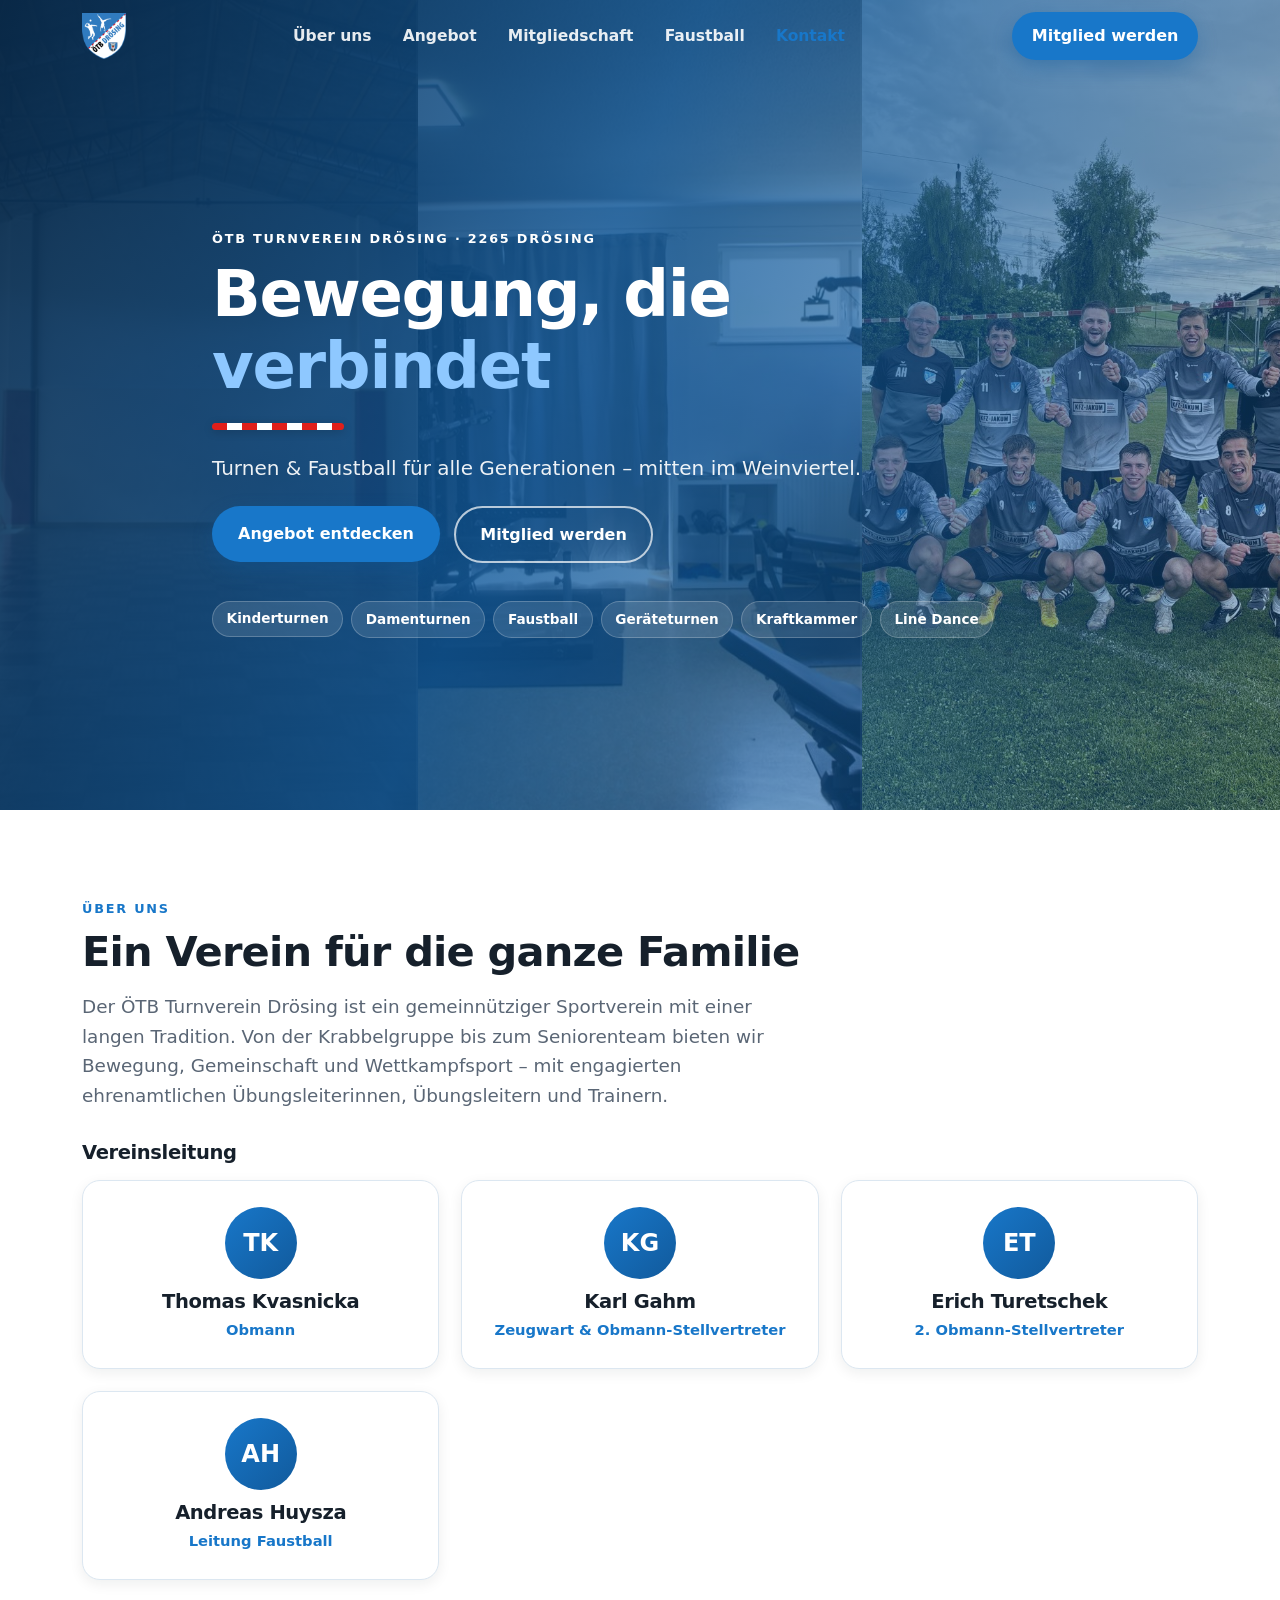
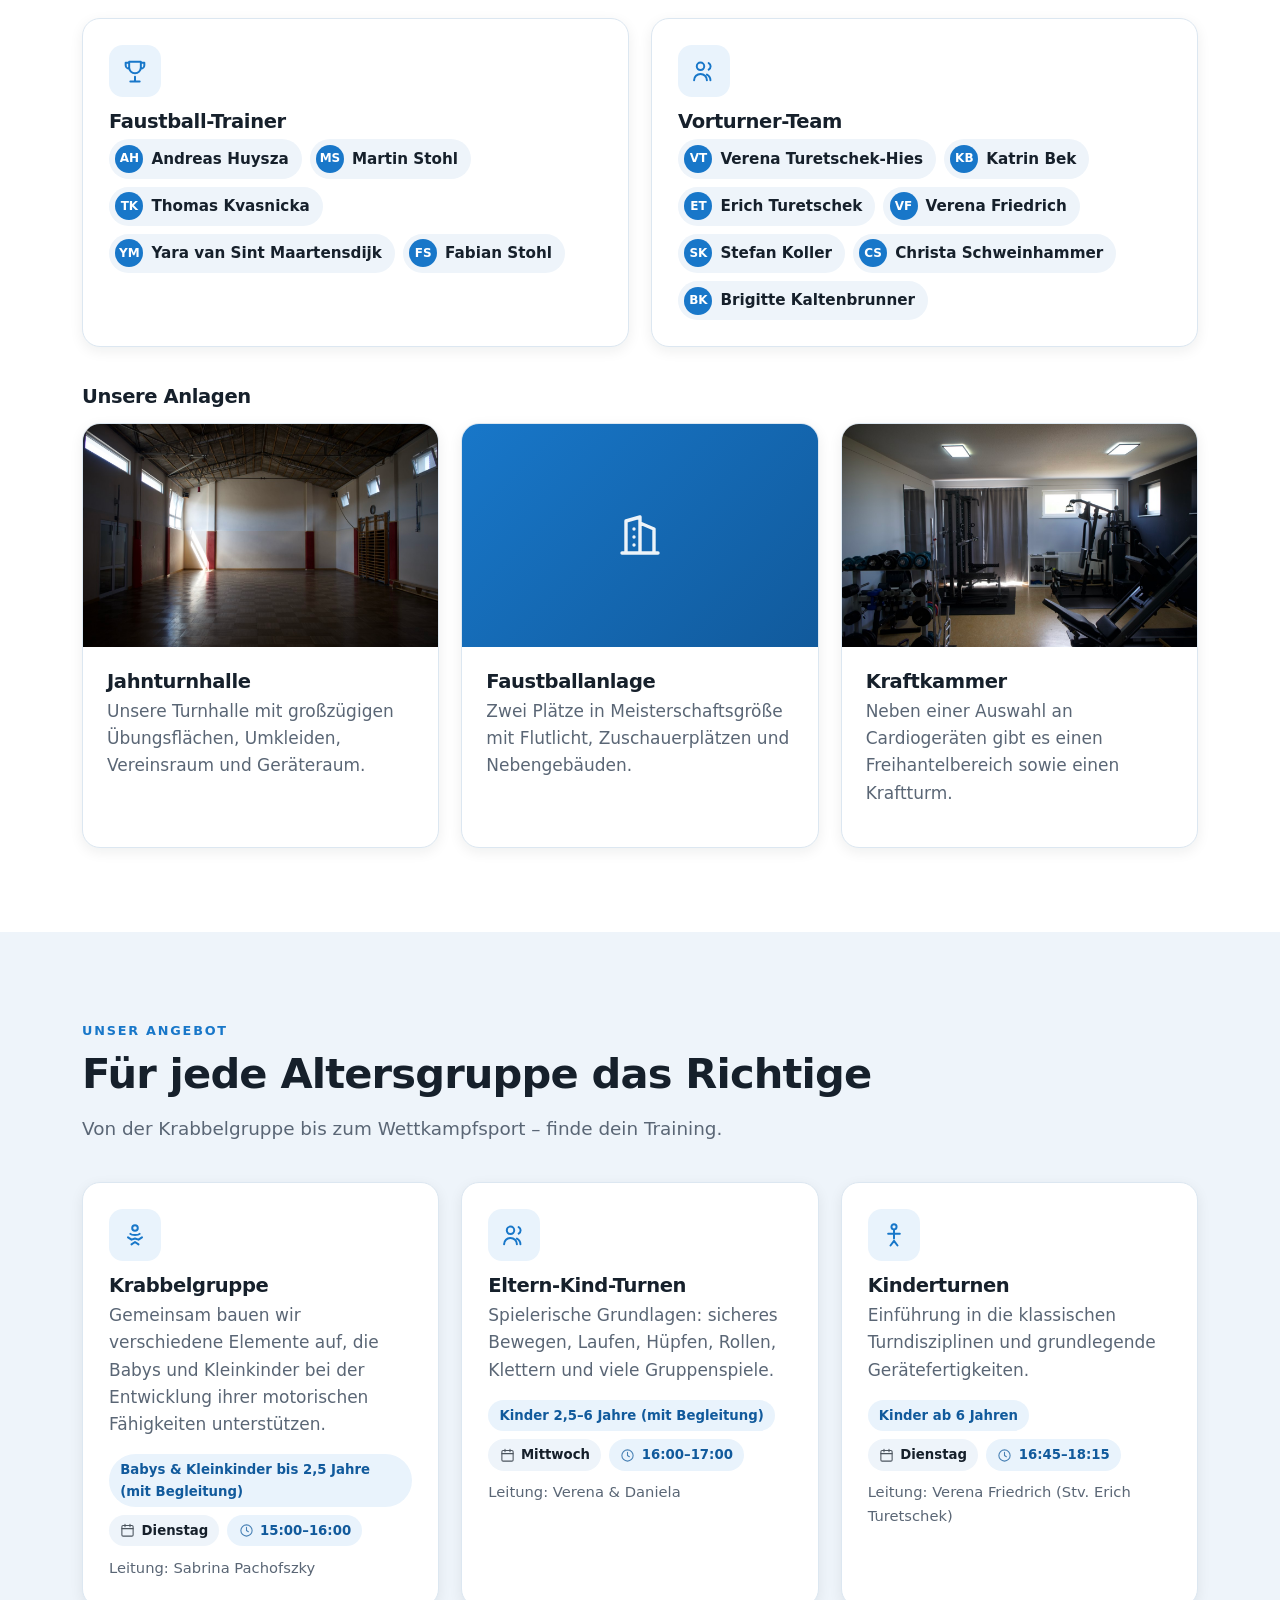
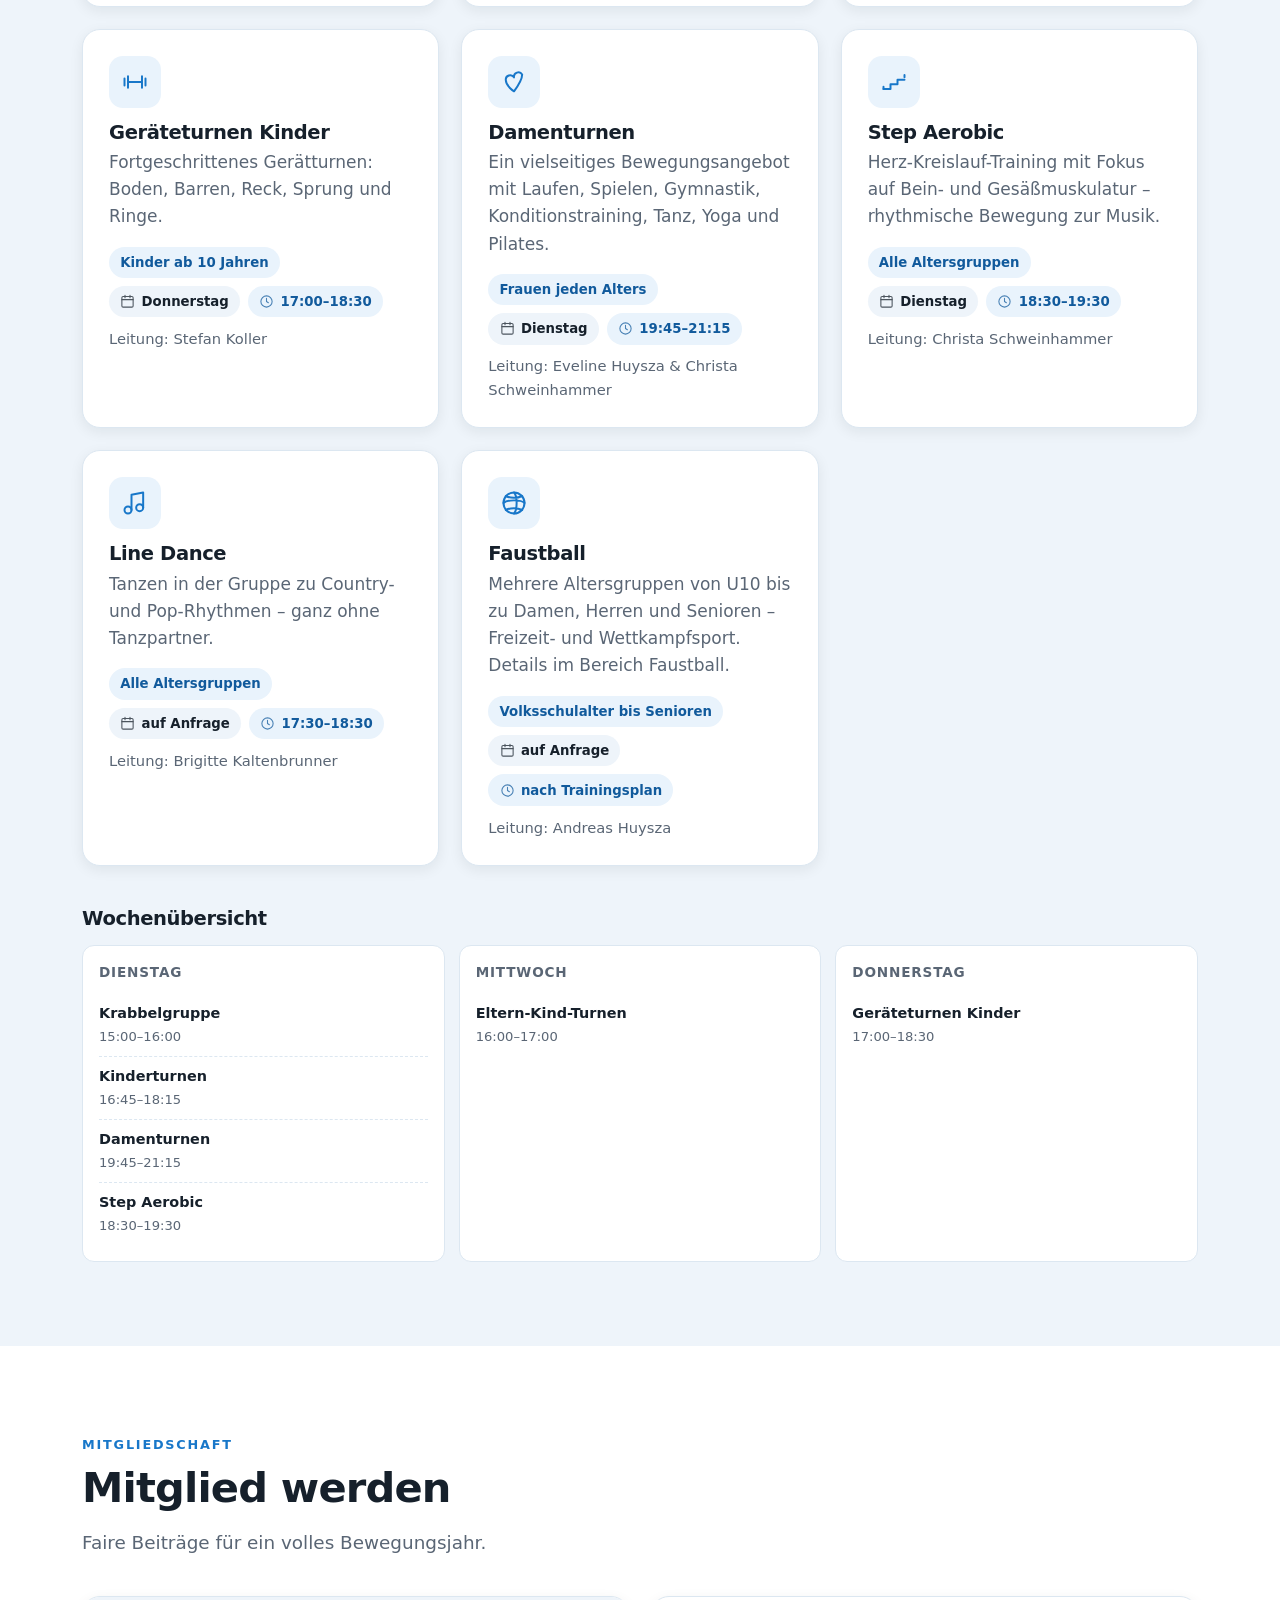
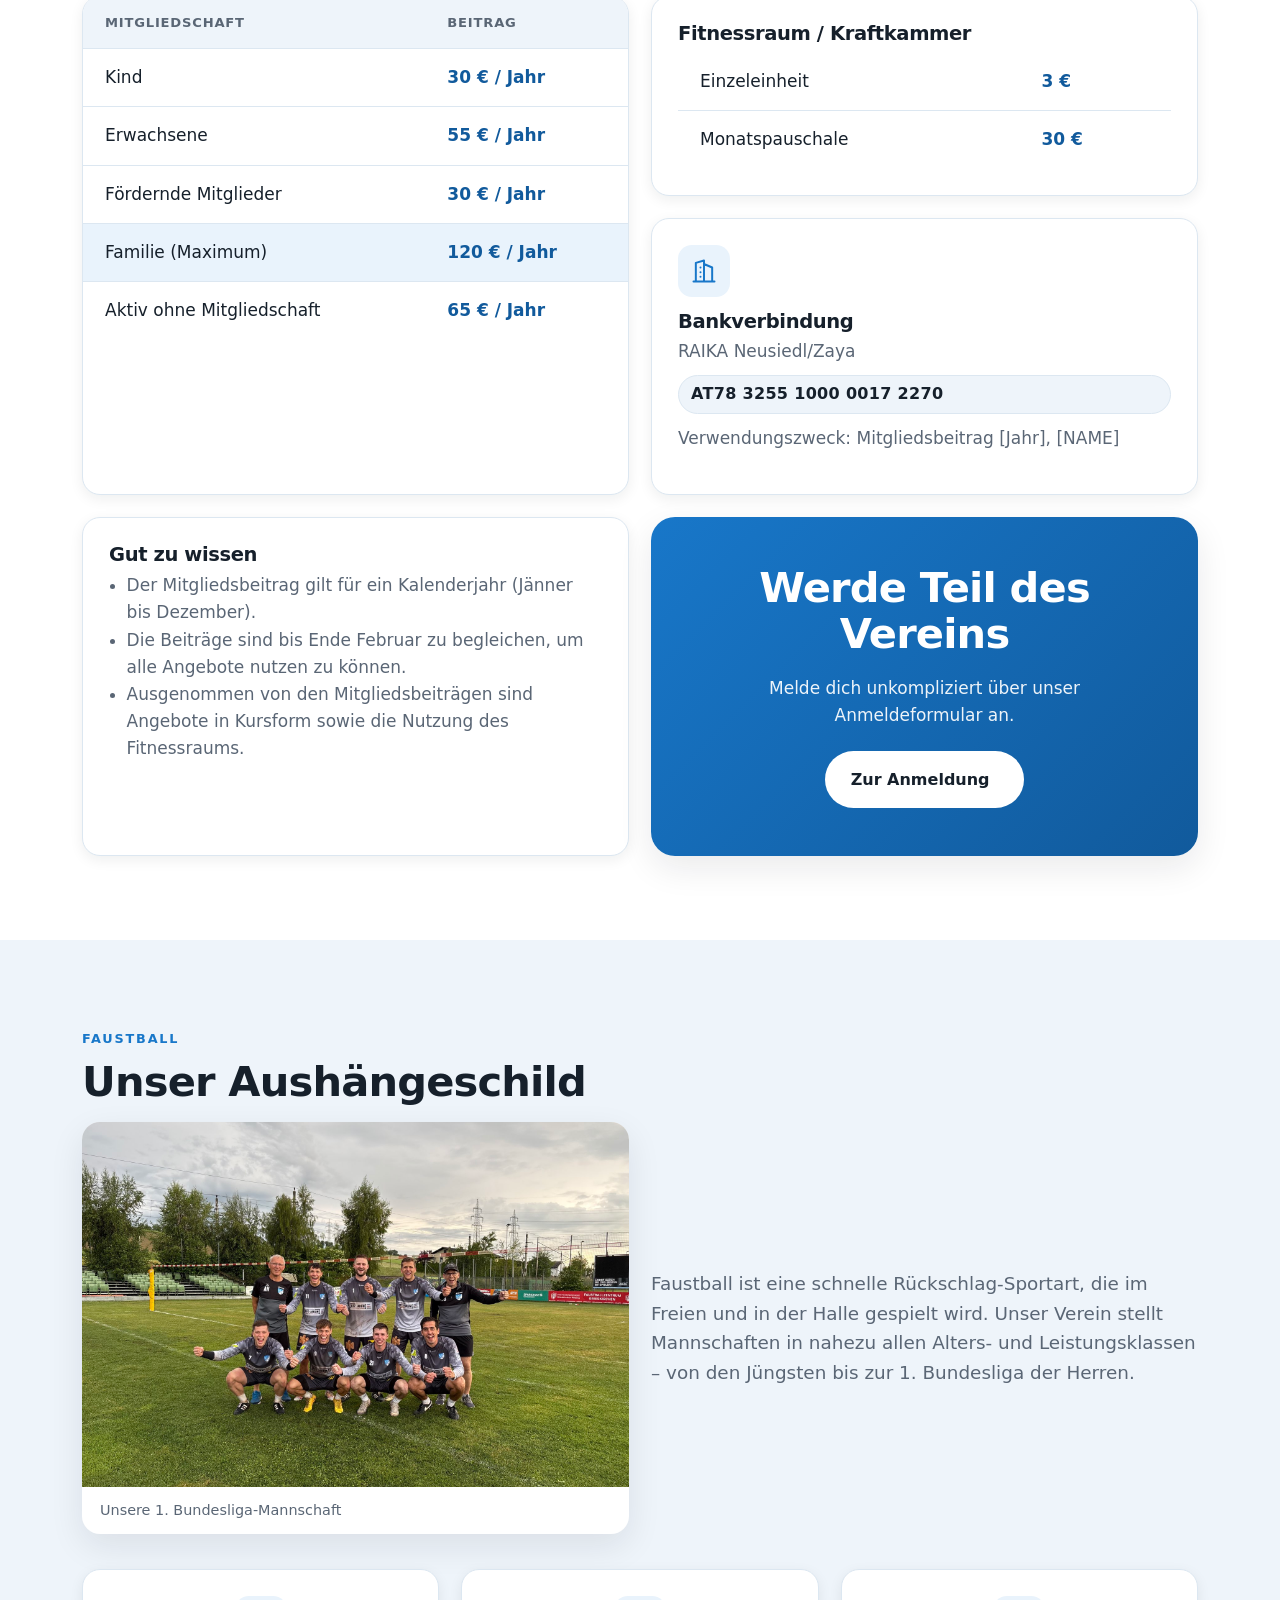
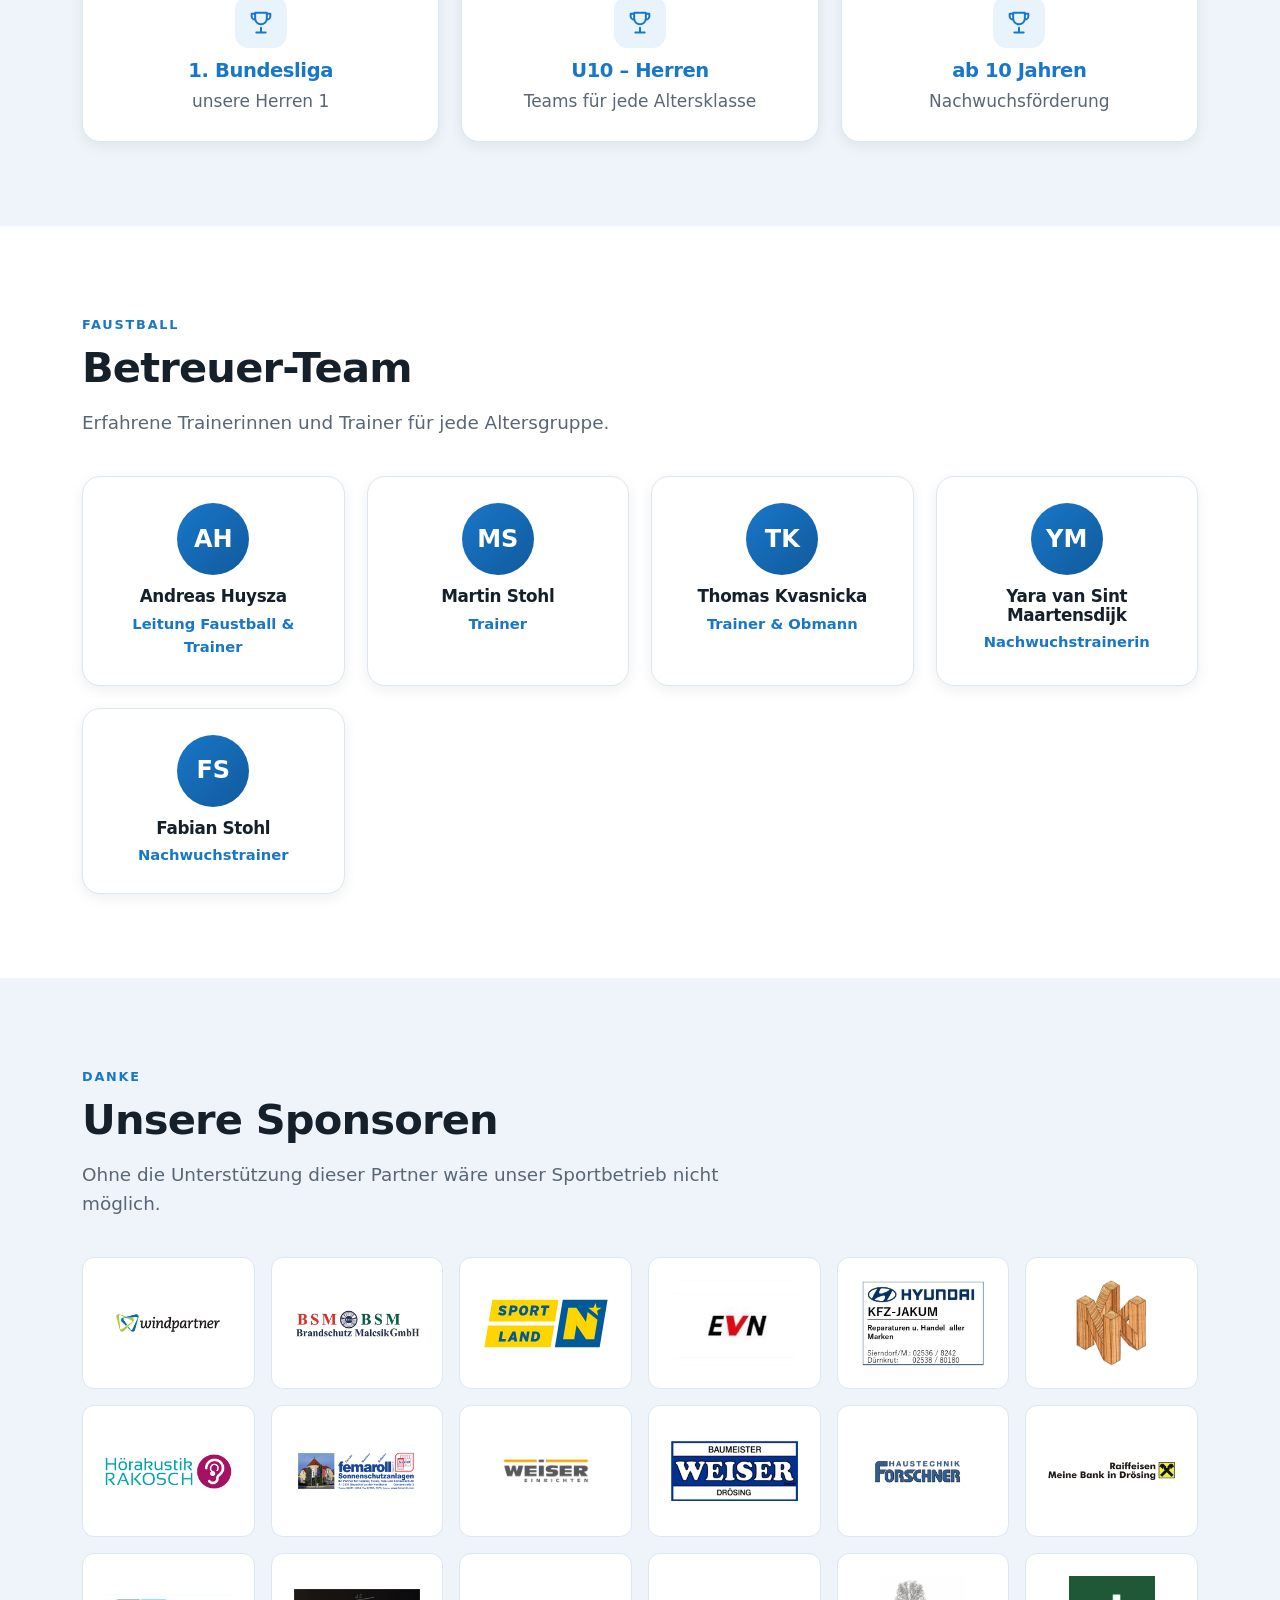
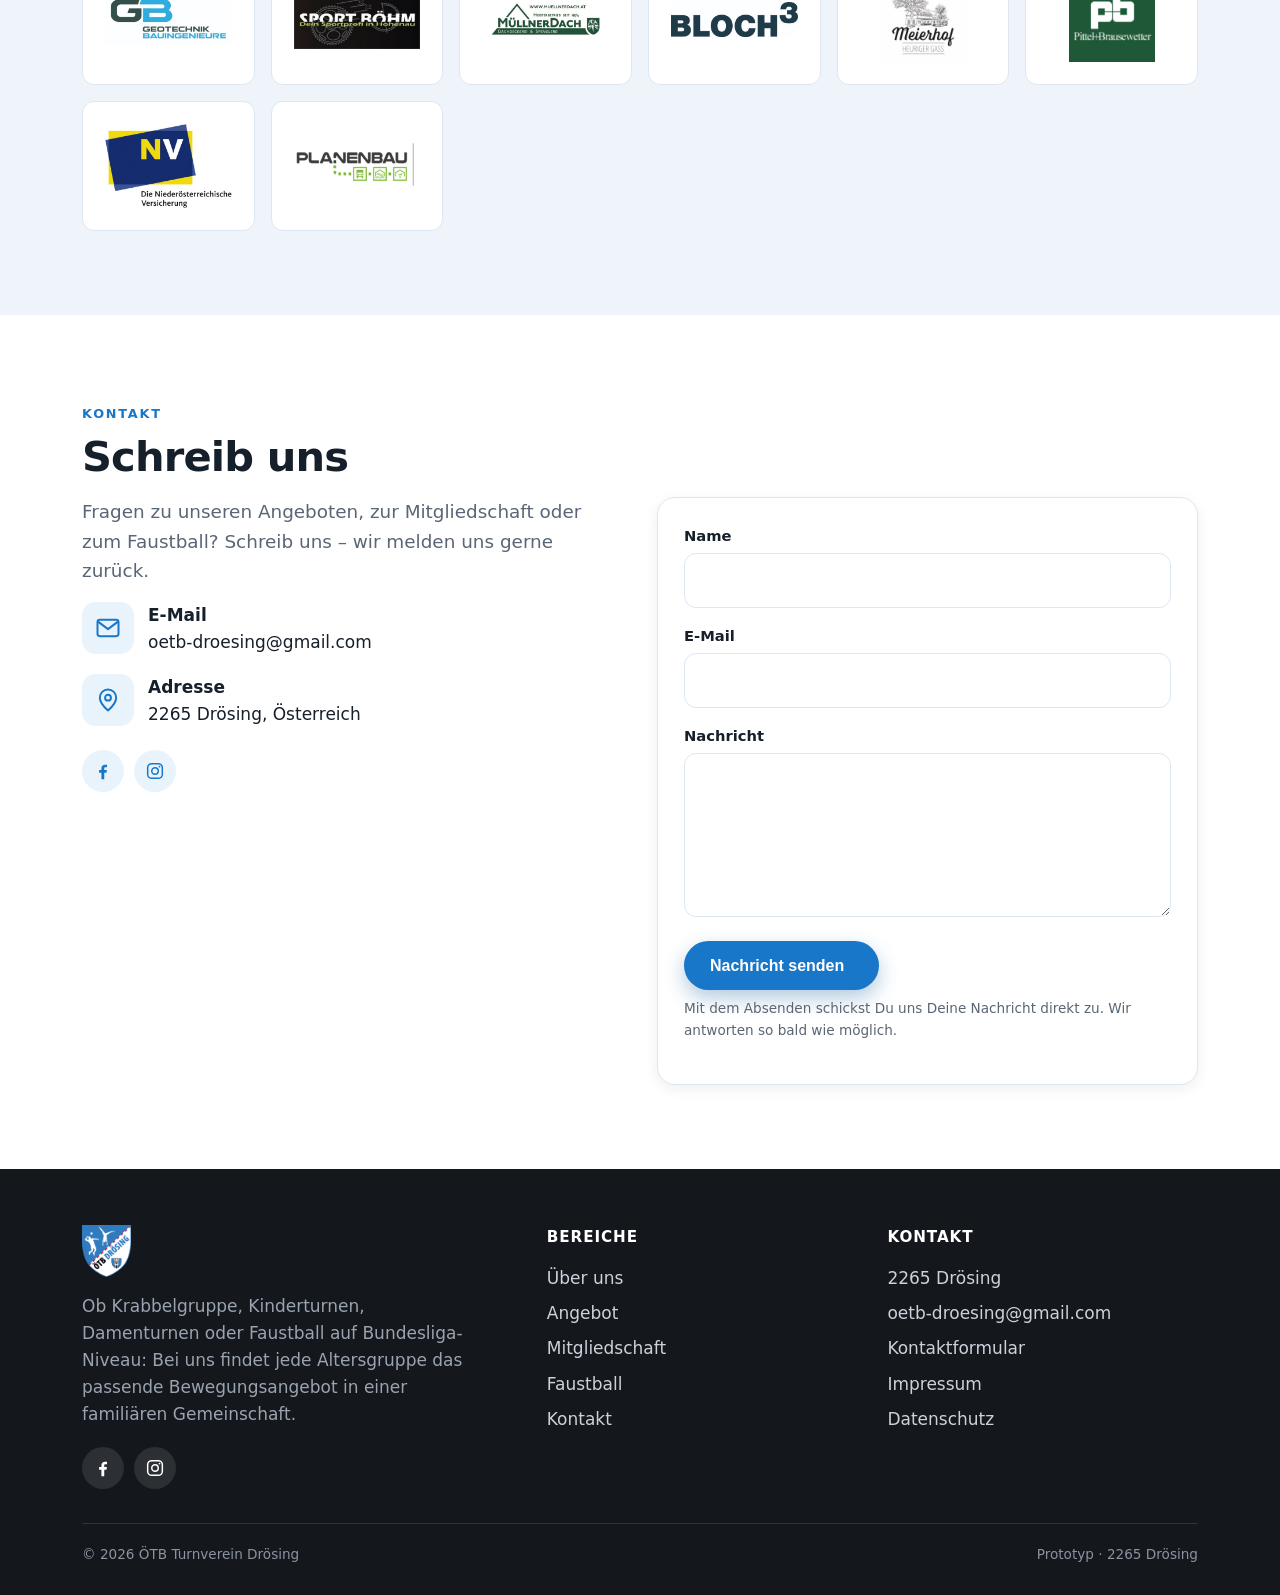
==== index.html @ e3b8c9bd "Add files via upload" ====
<!DOCTYPE html>
<html lang="de">
<head>
  <meta charset="UTF-8">
  <meta name="viewport" content="width=device-width, initial-scale=1">
  <title>ÖTB Turnverein Drösing – Turnen & Faustball</title>
  <meta name="description" content="ÖTB Turnverein Drösing – Turnen und Faustball für alle Generationen in 2265 Drösing. Angebote, Mitgliedschaft, Mannschaften und Kontakt.">
  <link rel="icon" type="image/png" href="assets/images/favicon.png">
  <link rel="stylesheet" href="assets/styles.css">
</head>
<body data-variant="onepager" data-page="start">

  <div data-render="header"></div>

  <main>
    <!-- HERO -->
    <header class="hero" id="start">
      <div class="hero-collage" aria-hidden="true">
        <span style="background-image:url(assets/images/anlagen/turnhalle.jpg)"></span>
        <span style="background-image:url(assets/images/anlagen/kraftraum.jpg)"></span>
        <span style="background-image:url(assets/images/team-hero.jpg)"></span>
      </div>
      <div class="container">
        <span class="eyebrow" style="color:#fff;opacity:.9">ÖTB Turnverein Drösing · 2265 Drösing</span>
        <h1>Bewegung, die <span class="slogan-accent">verbindet</span></h1>
        <span class="brand-rule"></span>
        <p data-text="verein.unterzeile">Turnen &amp; Faustball für alle Generationen.</p>
        <div class="hero-actions">
          <a class="btn btn-primary" href="#angebot">Angebot entdecken</a>
          <a class="btn btn-outline-light" href="#mitgliedschaft">Mitglied werden</a>
        </div>
        <div class="hero-badges">
          <span>Kinderturnen</span><span>Damenturnen</span><span>Faustball</span>
          <span>Geräteturnen</span><span>Kraftkammer</span><span>Line Dance</span>
        </div>
      </div>
    </header>

    <!-- ÜBER UNS -->
    <section class="section" id="ueber-uns">
      <div class="container">
        <span class="eyebrow">Über uns</span>
        <h2>Ein Verein für die ganze Familie</h2>
        <div data-render="ueberUnsText" style="margin-bottom:2rem"></div>
        <h3 style="margin-bottom:1rem">Vereinsleitung</h3>
        <div data-render="leitung" style="margin-bottom:2.4rem"></div>
        <div data-render="trainerVorturner" style="margin-bottom:2.4rem"></div>
        <h3 style="margin-bottom:1rem">Unsere Anlagen</h3>
        <div data-render="anlagen"></div>
      </div>
    </section>

    <!-- ANGEBOT -->
    <section class="section section--soft" id="angebot">
      <div class="container">
        <span class="eyebrow">Unser Angebot</span>
        <h2>Für jede Altersgruppe das Richtige</h2>
        <p class="lead">Von der Krabbelgruppe bis zum Wettkampfsport – finde dein Training.</p>
        <div data-render="angebote" style="margin-bottom:2.6rem"></div>
        <h3 style="margin-bottom:1rem">Wochenübersicht</h3>
        <div data-render="wochenplan"></div>
      </div>
    </section>

    <!-- MITGLIEDSCHAFT -->
    <section class="section" id="mitgliedschaft">
      <div class="container">
        <span class="eyebrow">Mitgliedschaft</span>
        <h2>Mitglied werden</h2>
        <p class="lead">Faire Beiträge für ein volles Bewegungsjahr.</p>
        <div data-render="mitgliedschaft"></div>
      </div>
    </section>

    <!-- FAUSTBALL -->
    <section class="section section--soft" id="faustball">
      <div class="container">
        <span class="eyebrow">Faustball</span>
        <h2>Unser Aushängeschild</h2>
        <div data-render="faustballIntro"></div>
      </div>
    </section>

    <section class="section">
      <div class="container">
        <span class="eyebrow">Faustball</span>
        <h2>Betreuer-Team</h2>
        <p class="lead">Erfahrene Trainerinnen und Trainer für jede Altersgruppe.</p>
        <div data-render="betreuer"></div>
      </div>
    </section>

    <section class="section section--soft" id="sponsoren">
      <div class="container">
        <span class="eyebrow">Danke</span>
        <h2>Unsere Sponsoren</h2>
        <p class="lead">Ohne die Unterstützung dieser Partner wäre unser Sportbetrieb nicht möglich.</p>
        <div data-render="sponsoren"></div>
      </div>
    </section>

    <!-- KONTAKT -->
    <section class="section" id="kontakt">
      <div class="container">
        <span class="eyebrow">Kontakt</span>
        <h2>Schreib uns</h2>
        <div data-render="kontakt"></div>
      </div>
    </section>
  </main>

  <div data-render="footer"></div>

  <script src="assets/app.js"></script>
</body>
</html>
---- assets/styles.css ----
/* =====================================================================
   DESIGN / AUSSEHEN  –  ÖTB Turnverein Drösing
   =====================================================================
   Diese Datei steuert das komplette Aussehen (Farben, Abstände, Schrift).
   Für Textänderungen brauchst du sie NICHT – dafür ist content.js da.

   >>> Ganze Website umfärben? <<<  Nur den Wert von  --accent  ändern.
   ===================================================================== */

:root{
  --accent:        #1877c9;   /* Vereins-Blau (aus dem Logo) – hier umfärben          */
  --accent-dark:   #115a9c;   /* dunkleres Blau für Hover/Verläufe                    */
  --accent-soft:   #e9f3fc;   /* sehr helles Blau für Flächen                         */
  --accent-2:      #e11f1a;   /* Rot-Akzent (Österreich-Streifen im Logo), sparsam    */
  --navy:          #0b2f52;   /* tiefes Dunkelblau für Hero/Overlays                  */

  --ink:      #16202b;        /* Textfarbe (leicht blaustichig)   */
  --muted:    #5a6675;        /* gedämpfter Text                  */
  --bg:       #ffffff;        /* Seitenhintergrund                */
  --bg-soft:  #eef4fa;        /* leichte Blau-Fläche              */
  --line:     #dce7f1;        /* Trennlinien/Ränder               */

  --radius:   18px;
  --radius-sm:12px;
  --shadow:   0 12px 34px rgba(20,24,31,.09);
  --shadow-sm:0 4px 14px rgba(20,24,31,.07);
  --maxw:     1160px;
  --nav-h:    72px;

  --font: ui-sans-serif, system-ui, -apple-system, "Segoe UI", Roboto,
          Helvetica, Arial, "Apple Color Emoji", sans-serif;
}

/* --- Grundlagen ----------------------------------------------------- */
*{ box-sizing:border-box; }
html{ scroll-behavior:smooth; }
body{
  margin:0; font-family:var(--font); color:var(--ink); background:var(--bg);
  line-height:1.6; -webkit-font-smoothing:antialiased; font-size:17px;
}
img{ max-width:100%; display:block; }
a{ color:inherit; text-decoration:none; }

h1,h2,h3{ line-height:1.12; margin:0 0 .4em; letter-spacing:-.02em; font-weight:800; }
h1{ font-size:clamp(2.2rem, 6vw, 4rem); }
h2{ font-size:clamp(1.7rem, 3.6vw, 2.6rem); }
h3{ font-size:1.22rem; }
p{ margin:0 0 1rem; }

.container{ width:100%; max-width:var(--maxw); margin:0 auto; padding:0 22px; }
.section{ padding:84px 0; scroll-margin-top:var(--nav-h); }
.section--soft{ background:var(--bg-soft); }
.center{ text-align:center; }

.eyebrow{
  display:inline-block; font-size:.8rem; font-weight:800; letter-spacing:.14em;
  text-transform:uppercase; color:var(--accent); margin-bottom:.6rem;
}
.lead{ font-size:1.15rem; color:var(--muted); max-width:60ch; }
.section > .container > .lead{ margin-bottom:2.4rem; }

/* --- Buttons -------------------------------------------------------- */
.btn{
  display:inline-flex; align-items:center; gap:.55rem; cursor:pointer;
  font-weight:700; font-size:1rem; padding:.85rem 1.5rem; border-radius:999px;
  border:2px solid transparent; transition:transform .15s ease, background .2s ease,
  box-shadow .2s ease, color .2s; white-space:nowrap;
}
.btn:active{ transform:translateY(1px); }
.btn-primary{ background:var(--accent); color:#fff; box-shadow:0 8px 20px rgba(17,90,156,.32); }
.btn-primary:hover{ background:var(--accent-dark); transform:translateY(-2px); }
.btn-ghost{ background:transparent; border-color:currentColor; color:var(--ink); }
.btn-ghost:hover{ background:var(--ink); color:#fff; }
.btn-light{ background:#fff; color:var(--ink); }
.btn-light:hover{ transform:translateY(-2px); box-shadow:var(--shadow-sm); }
.btn-outline-light{ border-color:rgba(255,255,255,.7); color:#fff; }
.btn-outline-light:hover{ background:#fff; color:var(--ink); }

/* --- Navigation ----------------------------------------------------- */
.nav{
  position:fixed; top:0; left:0; right:0; height:var(--nav-h); z-index:50;
  display:flex; align-items:center; transition:background .25s, box-shadow .25s;
}
.nav .container{ display:flex; align-items:center; justify-content:space-between; gap:1rem; }
.nav.solid{ background:rgba(255,255,255,.92); backdrop-filter:blur(10px);
  box-shadow:0 1px 0 var(--line); }
.brand{ display:flex; align-items:center; gap:.6rem; }
.brand-logo{ height:46px; width:auto; display:block; transition:transform .18s; }
.brand:hover .brand-logo{ transform:scale(1.04); }
.nav.on-hero:not(.solid){ color:#fff; }
.footer .brand-logo{ height:52px; }

.nav-links{ display:flex; align-items:center; gap:.35rem; list-style:none; margin:0; padding:0; }
.nav-links a{
  padding:.5rem .8rem; border-radius:999px; font-weight:600; font-size:.97rem;
  color:inherit; opacity:.9; transition:background .18s, opacity .18s; white-space:nowrap;
}
.nav-links a:hover{ opacity:1; background:rgba(127,127,127,.12); }
.nav-links a.active{ color:var(--accent); opacity:1; }
.nav .btn{ padding:.6rem 1.1rem; }

.nav-toggle{ display:none; background:none; border:0; cursor:pointer; padding:8px;
  color:inherit; }
.nav-toggle svg{ width:28px; height:28px; }

/* --- Hero ----------------------------------------------------------- */
.hero{
  position:relative; min-height:90vh; display:flex; align-items:center;
  color:#fff; overflow:hidden; padding:calc(var(--nav-h) + 44px) 0 64px;
  background:var(--navy);
}
.hero-collage{  /* 3-teilige Foto-Collage mit sanftem Zoom (Ken-Burns) */
  position:absolute; inset:-2%; z-index:0; display:grid; grid-template-columns:repeat(3,1fr);
  animation:heroZoom 30s ease-in-out infinite alternate;
}
.hero-collage span{ background-size:cover; background-position:center;
  border-right:2px solid rgba(255,255,255,.08); }
.hero-collage span:last-child{ border-right:0; }
@media (max-width:600px){ .hero-collage{ grid-template-columns:1fr; }
  .hero-collage span:nth-child(1), .hero-collage span:nth-child(2){ display:none; } }
.hero::after{  /* Blau-Overlay für lesbaren Text */
  content:""; position:absolute; inset:0; z-index:1; pointer-events:none;
  background:linear-gradient(112deg,
    rgba(9,42,74,.95) 0%, rgba(17,90,156,.82) 44%, rgba(17,90,156,.36) 100%);
}
.hero .container{ position:relative; z-index:2; max-width:900px; }
.hero h1{ margin-bottom:.15em; }
.hero .slogan-accent{ color:#8ec8ff; }
.hero p{ font-size:1.25rem; max-width:52ch; color:rgba(255,255,255,.92); }
/* Rot-weißer Streifen als Marken-Nod zum Logo */
.brand-rule{ display:block; width:132px; height:7px; margin:20px 0 22px; border-radius:4px;
  background:repeating-linear-gradient(90deg, var(--accent-2) 0 15px, #fff 15px 30px);
  box-shadow:0 2px 10px rgba(0,0,0,.18); }
.hero-actions{ display:flex; flex-wrap:wrap; gap:.9rem; margin-top:1.4rem; }
.hero-badges{ display:flex; flex-wrap:wrap; gap:.5rem; margin-top:2.4rem; }
/* Sanfte Einblend-Animation der Hero-Inhalte */
.hero .eyebrow{ animation:fadeUp .7s .00s both; }
.hero h1{ animation:fadeUp .7s .08s both; }
.hero .brand-rule{ animation:growLine .8s .28s both; }
.hero p{ animation:fadeUp .7s .34s both; }
.hero-actions{ animation:fadeUp .7s .46s both; }
.hero-badges{ animation:fadeUp .7s .58s both; }
@keyframes heroZoom{ from{ transform:scale(1); } to{ transform:scale(1.09); } }
@keyframes fadeUp{ from{ opacity:0; transform:translateY(22px); } to{ opacity:1; transform:none; } }
@keyframes growLine{ from{ opacity:0; width:0; } to{ opacity:1; width:132px; } }
.hero-badges span{
  font-size:.85rem; font-weight:600; padding:.4rem .85rem; border-radius:999px;
  background:rgba(255,255,255,.12); border:1px solid rgba(255,255,255,.22);
}

/* --- Slim-Header für Unterseiten (Prototyp B) ----------------------- */
.page-header{
  background:
    radial-gradient(900px 400px at 85% -20%, rgba(255,255,255,.14), transparent 60%),
    linear-gradient(135deg, var(--navy) 0%, #0f4a80 50%, var(--accent-dark) 100%);
  color:#fff; padding:calc(var(--nav-h) + 52px) 0 52px; position:relative; overflow:hidden;
}
.page-header::after{ content:""; position:absolute; inset:0; opacity:.5; pointer-events:none;
  background:repeating-linear-gradient(115deg, transparent 0 58px, rgba(255,255,255,.035) 58px 60px); }
.page-header .container{ position:relative; z-index:2; }
.page-header .eyebrow{ color:#fff; opacity:.85; }
.page-header h1{ font-size:clamp(1.9rem,4vw,2.9rem); margin-bottom:.25em; }
.page-header p{ color:rgba(255,255,255,.85); max-width:62ch; margin:0; font-size:1.1rem; }

/* --- Icon-Größen in kleinen Elementen ------------------------------- */
.chip svg{ width:15px; height:15px; flex:0 0 auto; opacity:.75; }

/* --- Karten & Raster ------------------------------------------------ */
.grid{ display:grid; gap:22px; }
.grid-2{ grid-template-columns:repeat(2,1fr); }
.grid-3{ grid-template-columns:repeat(3,1fr); }
.grid-4{ grid-template-columns:repeat(4,1fr); }

.card{
  background:#fff; border:1px solid var(--line); border-radius:var(--radius);
  padding:26px; box-shadow:var(--shadow-sm); transition:transform .18s, box-shadow .18s;
}
.card:hover{ transform:translateY(-4px); box-shadow:var(--shadow); }
.card h3{ margin-bottom:.35rem; }
.card .muted{ color:var(--muted); }

.icon-badge{
  width:52px; height:52px; border-radius:14px; background:var(--accent-soft);
  color:var(--accent); display:grid; place-items:center; margin-bottom:14px;
}
.icon-badge svg{ width:28px; height:28px; }

/* Angebot-Karten */
.offer .meta{ display:flex; flex-wrap:wrap; gap:.5rem; margin:.5rem 0 .2rem; }
.chip{
  display:inline-flex; align-items:center; gap:.4rem; font-size:.83rem; font-weight:600;
  padding:.32rem .7rem; border-radius:999px; background:var(--bg-soft); color:var(--ink);
}
.chip.accent{ background:var(--accent-soft); color:var(--accent-dark); }
.chip.time{ background:var(--accent-soft); color:var(--accent-dark); }
.offer .leitung{ font-size:.92rem; color:var(--muted); margin-top:.6rem; }

/* Personen-Chips / Listen */
.tags{ display:flex; flex-wrap:wrap; gap:.45rem; }
.tag{ font-size:.9rem; padding:.35rem .75rem; border-radius:999px; background:var(--bg-soft);
  border:1px solid var(--line); }

.people{ display:flex; flex-wrap:wrap; gap:.5rem; list-style:none; margin:.4rem 0 0; padding:0; }
.people li{ display:flex; align-items:center; gap:.5rem; font-weight:600; font-size:.95rem;
  background:var(--bg-soft); border-radius:999px; padding:.35rem .8rem .35rem .4rem; }
.avatar{ width:28px; height:28px; border-radius:50%; background:var(--accent);
  color:#fff; display:grid; place-items:center; font-size:.75rem; font-weight:800; flex:0 0 auto; }

/* Leitung-Karten */
.leader{ text-align:center; }
.leader .avatar-lg{ width:72px; height:72px; border-radius:50%; margin:0 auto 12px;
  background:linear-gradient(135deg,var(--accent),var(--accent-dark)); color:#fff;
  display:grid; place-items:center; font-size:1.5rem; font-weight:800; }
.leader .rolle{ color:var(--accent); font-weight:700; font-size:.92rem; }

/* --- Tabellen ------------------------------------------------------- */
.table-card{ overflow:hidden; padding:0; }
table.data{ width:100%; border-collapse:collapse; }
table.data th, table.data td{ text-align:left; padding:15px 22px; border-bottom:1px solid var(--line); }
table.data th{ background:var(--bg-soft); font-size:.82rem; text-transform:uppercase;
  letter-spacing:.06em; color:var(--muted); }
table.data tr:last-child td{ border-bottom:0; }
table.data td.price{ font-weight:800; color:var(--accent-dark); white-space:nowrap; }
.price-highlight td{ background:var(--accent-soft); }

/* Wochenplan */
.week{ display:grid; grid-template-columns:repeat(auto-fit,minmax(150px,1fr)); gap:14px; }
.day{ background:#fff; border:1px solid var(--line); border-radius:var(--radius-sm); padding:16px; }
.day h4{ margin:0 0 .6rem; font-size:.85rem; text-transform:uppercase; letter-spacing:.06em;
  color:var(--muted); }
.day .slot{ font-size:.9rem; padding:.5rem 0; border-top:1px dashed var(--line); }
.day .slot:first-of-type{ border-top:0; }
.day .slot b{ display:block; }
.day .slot span{ color:var(--muted); font-size:.82rem; }

/* --- Faustball ------------------------------------------------------ */
.team{ }
.team .liga{ display:inline-block; font-size:.8rem; font-weight:700; color:#fff;
  background:var(--accent); padding:.25rem .7rem; border-radius:999px; margin-bottom:.6rem; }
.team .liga.nachwuchs{ background:#5b9bd5; }
.team .coaches{ font-size:.9rem; color:var(--muted); margin:.2rem 0 .8rem; }

.match{ display:flex; align-items:center; gap:16px; padding:14px 0; border-bottom:1px solid var(--line); }
.match:last-child{ border-bottom:0; }
.match .date{ text-align:center; min-width:64px; }
.match .date b{ display:block; font-size:1.15rem; }
.match .date span{ font-size:.78rem; color:var(--muted); }
.match .who{ font-weight:700; }
.match .where{ font-size:.85rem; color:var(--muted); }
.match .badge-home{ margin-left:auto; font-size:.75rem; font-weight:700; padding:.3rem .7rem;
  border-radius:999px; background:var(--accent-soft); color:var(--accent-dark); }
.match .badge-away{ margin-left:auto; font-size:.75rem; font-weight:700; padding:.3rem .7rem;
  border-radius:999px; background:var(--bg-soft); color:var(--muted); }

.sponsors{ display:grid; grid-template-columns:repeat(auto-fill,minmax(165px,1fr)); gap:16px; }
.sponsor{
  display:flex; align-items:center; justify-content:center; min-height:130px; padding:22px;
  background:#fff; border:1px solid var(--line); border-radius:var(--radius-sm);
  transition:transform .18s, box-shadow .18s;
}
.sponsor img{ max-width:100%; max-height:86px; width:auto; height:auto; object-fit:contain; }
.sponsor .sponsor-name{ font-weight:700; color:var(--muted); text-align:center; }
.sponsor:hover{ transform:translateY(-4px); box-shadow:var(--shadow); }
.sponsor-link{ display:block; }

/* --- Kontakt -------------------------------------------------------- */
.contact-grid{ display:grid; grid-template-columns:1fr 1fr; gap:34px; align-items:start; }
.contact-info .item{ display:flex; gap:14px; align-items:flex-start; margin-bottom:18px; }
.contact-info .icon-badge{ margin:0; flex:0 0 auto; }
.form-field{ margin-bottom:16px; }
.form-field label{ display:block; font-weight:600; font-size:.92rem; margin-bottom:.35rem; }
.form-field input, .form-field textarea, .form-field select{
  width:100%; padding:.8rem 1rem; border:1px solid var(--line); border-radius:var(--radius-sm);
  font:inherit; background:#fff; }
.form-field input:focus, .form-field textarea:focus, .form-field select:focus{ outline:2px solid var(--accent); border-color:transparent; }
.form-note{ font-size:.85rem; color:var(--muted); margin-top:.5rem; }
.form-row{ display:grid; grid-template-columns:1fr 1fr; gap:0 18px; }
@media (max-width:560px){ .form-row{ grid-template-columns:1fr; } }
.form-check{ display:flex; gap:12px; align-items:flex-start; font-size:.92rem; color:var(--muted); }
.form-check input{ width:20px; height:20px; margin-top:2px; flex:0 0 auto; accent-color:var(--accent); }

/* --- News ----------------------------------------------------------- */
.news .date{ font-size:.8rem; font-weight:700; color:var(--accent-2); text-transform:uppercase;
  letter-spacing:.05em; }

/* --- Callout / CTA -------------------------------------------------- */
.callout{
  border-radius:calc(var(--radius) + 6px); padding:48px; text-align:center; color:#fff;
  background:linear-gradient(135deg,var(--accent) 0%, var(--accent-dark) 100%);
  box-shadow:var(--shadow);
}
.callout h2{ color:#fff; }
.callout p{ color:rgba(255,255,255,.92); max-width:52ch; margin:0 auto 1.4rem; }

/* --- Footer --------------------------------------------------------- */
.footer{ background:#14171c; color:#cbd2dc; padding:56px 0 30px; }
.footer a{ color:#cbd2dc; }
.footer a:hover{ color:#fff; }
.footer-top{ display:grid; grid-template-columns:1.4fr 1fr 1fr; gap:30px; margin-bottom:34px; }
.footer h4{ color:#fff; font-size:.95rem; text-transform:uppercase; letter-spacing:.06em; margin:0 0 1rem; }
.footer ul{ list-style:none; margin:0; padding:0; }
.footer li{ margin-bottom:.5rem; }
.footer .brand .logo{ background:var(--accent); }
.footer-bottom{ border-top:1px solid rgba(255,255,255,.12); padding-top:20px;
  display:flex; flex-wrap:wrap; justify-content:space-between; gap:10px; font-size:.85rem;
  color:#8b93a1; }

/* --- Impressum ------------------------------------------------------ */
.legal{ max-width:760px; }
.legal .row{ display:grid; grid-template-columns:220px 1fr; gap:12px; padding:12px 0;
  border-bottom:1px solid var(--line); }
.legal .row b{ color:var(--ink); }
@media (max-width:560px){ .legal .row{ grid-template-columns:1fr; gap:2px; } }

/* --- Scroll-Einblenden ---------------------------------------------- */
.reveal{ opacity:0; transform:translateY(22px); transition:opacity .6s ease, transform .6s ease; }
.reveal.in{ opacity:1; transform:none; }
@media (prefers-reduced-motion:reduce){
  .reveal{ opacity:1; transform:none; transition:none; }
  .hero::before, .hero .eyebrow, .hero h1, .hero p,
  .hero-actions, .hero-badges, .brand-rule{ animation:none !important; }
  html{ scroll-behavior:auto; }
}

/* --- Chooser (Startseite index.html) -------------------------------- */
.chooser{ min-height:100vh; display:flex; align-items:center; padding:60px 0;
  background:linear-gradient(135deg,#1b1f27,var(--accent-dark)); color:#fff; }
.chooser .cards{ display:grid; grid-template-columns:1fr 1fr; gap:24px; margin-top:36px; }
.choose-card{ background:rgba(255,255,255,.06); border:1px solid rgba(255,255,255,.18);
  border-radius:var(--radius); padding:32px; transition:transform .18s, background .18s; }
.choose-card:hover{ transform:translateY(-4px); background:rgba(255,255,255,.1); }
.choose-card .tagnum{ font-size:.8rem; font-weight:800; letter-spacing:.12em; color:var(--accent);
  text-transform:uppercase; }
.choose-card h2{ color:#fff; margin:.3rem 0 .5rem; }
.choose-card p{ color:rgba(255,255,255,.82); }
.choose-preview{ height:150px; border-radius:12px; margin:16px 0; overflow:hidden;
  border:1px solid rgba(255,255,255,.16);
  background:linear-gradient(135deg,#2a2016,var(--accent-dark)); position:relative; }
.choose-preview.multi{ background:var(--bg-soft); }

/* --- Foto-Karten (Anlagen) ------------------------------------------ */
.card--media{ padding:0; overflow:hidden; }
.card-photo{ aspect-ratio:16/10; overflow:hidden; }
.card-photo img{ width:100%; height:100%; object-fit:cover; display:block; transition:transform .35s ease; }
.card--media:hover .card-photo img{ transform:scale(1.05); }
.card-photo--ph{ display:grid; place-items:center; color:#fff;
  background:linear-gradient(135deg,var(--accent),var(--accent-dark)); }
.card-photo--ph svg{ width:48px; height:48px; opacity:.92; }
.card--media .card-body{ padding:24px; }

/* --- Personen-Fotos (Leitung / Betreuer) ---------------------------- */
.leader .avatar-lg{ overflow:hidden; }
.leader .avatar-lg.has-photo{ background:none; }
.leader .avatar-lg img{ width:100%; height:100%; object-fit:cover; }

/* --- Faustball-Foto ------------------------------------------------- */
.faustball-photo{ margin:0; border-radius:var(--radius); overflow:hidden; box-shadow:var(--shadow); background:#fff; }
.faustball-photo img{ width:100%; object-fit:cover; display:block; aspect-ratio:3/2; }
.faustball-photo figcaption{ padding:12px 18px; font-size:.9rem; color:var(--muted); }

/* --- Social-Media-Icons --------------------------------------------- */
.social{ display:flex; gap:10px; flex-wrap:wrap; }
.social a{ width:42px; height:42px; border-radius:50%; display:grid; place-items:center;
  background:var(--accent-soft); color:var(--accent); transition:transform .15s, background .15s, color .15s; }
.social a:hover{ transform:translateY(-2px); background:var(--accent); color:#fff; }
.social svg{ width:20px; height:20px; }
.social-contact{ margin-top:22px; }
.social-footer{ margin-top:18px; }
.social-footer a{ background:rgba(255,255,255,.1); color:#fff; }
.social-footer a:hover{ background:var(--accent); color:#fff; }

/* --- Responsiv ------------------------------------------------------ */
@media (max-width:900px){
  .grid-3,.grid-4{ grid-template-columns:repeat(2,1fr); }
  .footer-top{ grid-template-columns:1fr 1fr; }
}
@media (max-width:760px){
  .nav-links{
    position:fixed; inset:var(--nav-h) 0 auto 0; flex-direction:column; align-items:stretch;
    background:#fff; color:var(--ink); padding:12px; gap:2px; box-shadow:var(--shadow);
    border-top:1px solid var(--line); display:none;
  }
  .nav-links.open{ display:flex; }
  .nav-links a{ padding:.85rem 1rem; border-radius:12px; }
  .nav-links .btn{ margin-top:6px; justify-content:center; }
  .nav-toggle{ display:inline-flex; }
  .nav .nav-cta-desktop{ display:none; }
  .grid-2,.grid-3,.grid-4{ grid-template-columns:1fr; }
  .contact-grid{ grid-template-columns:1fr; }
  .chooser .cards{ grid-template-columns:1fr; }
  .footer-top{ grid-template-columns:1fr; }
  .section{ padding:60px 0; }
  .callout{ padding:34px 22px; }
}
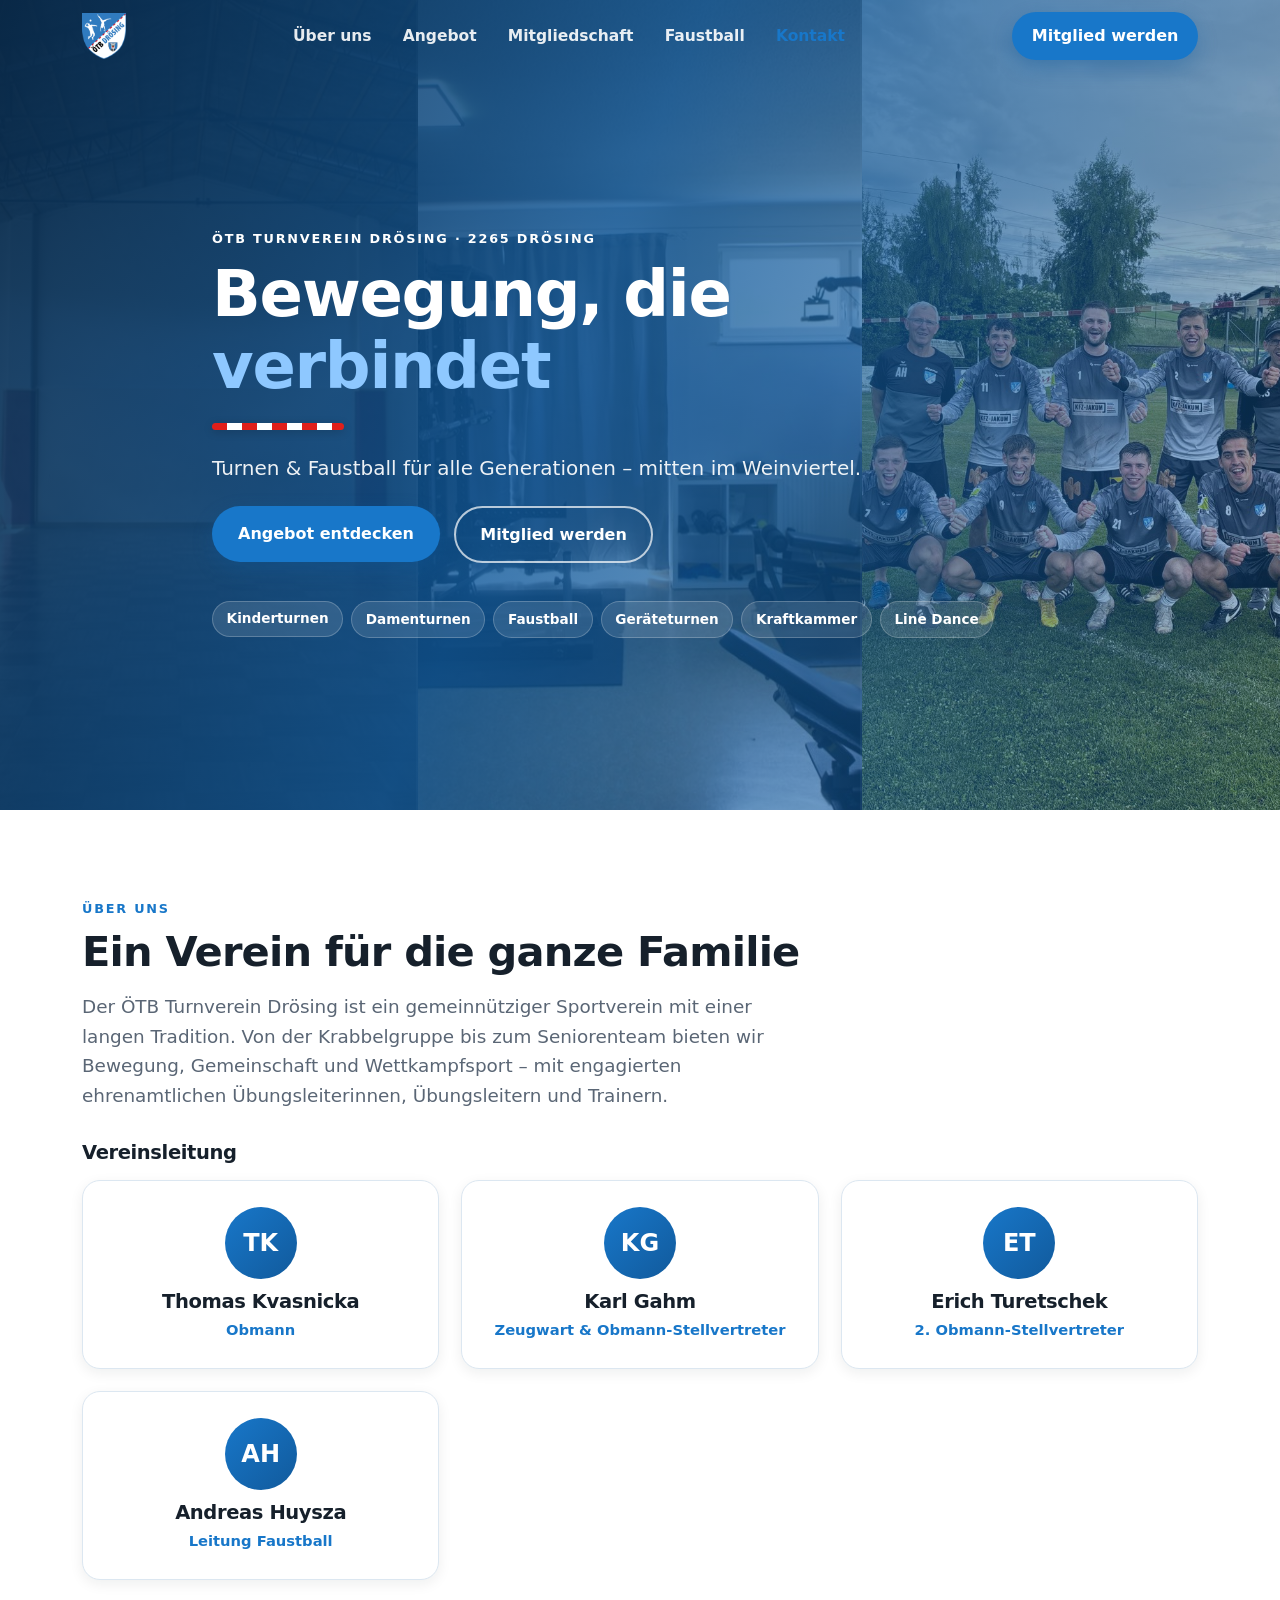
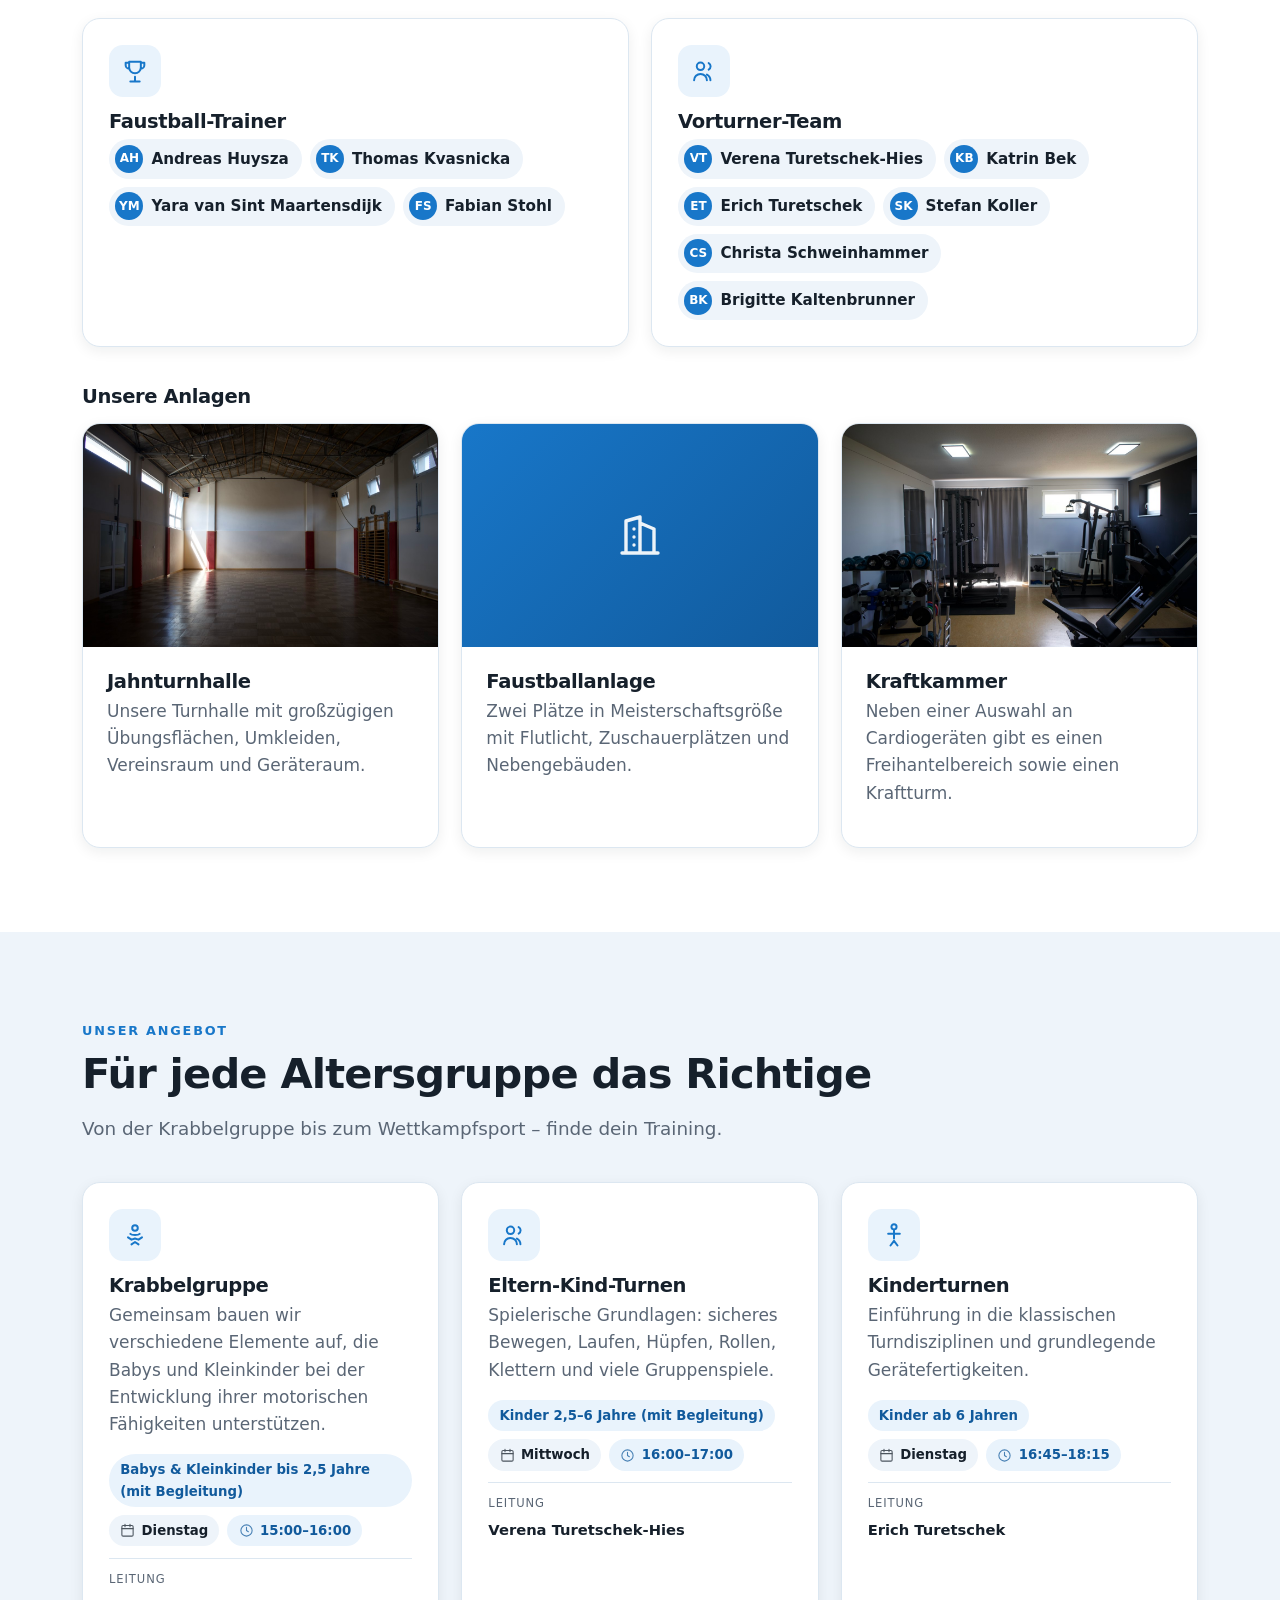
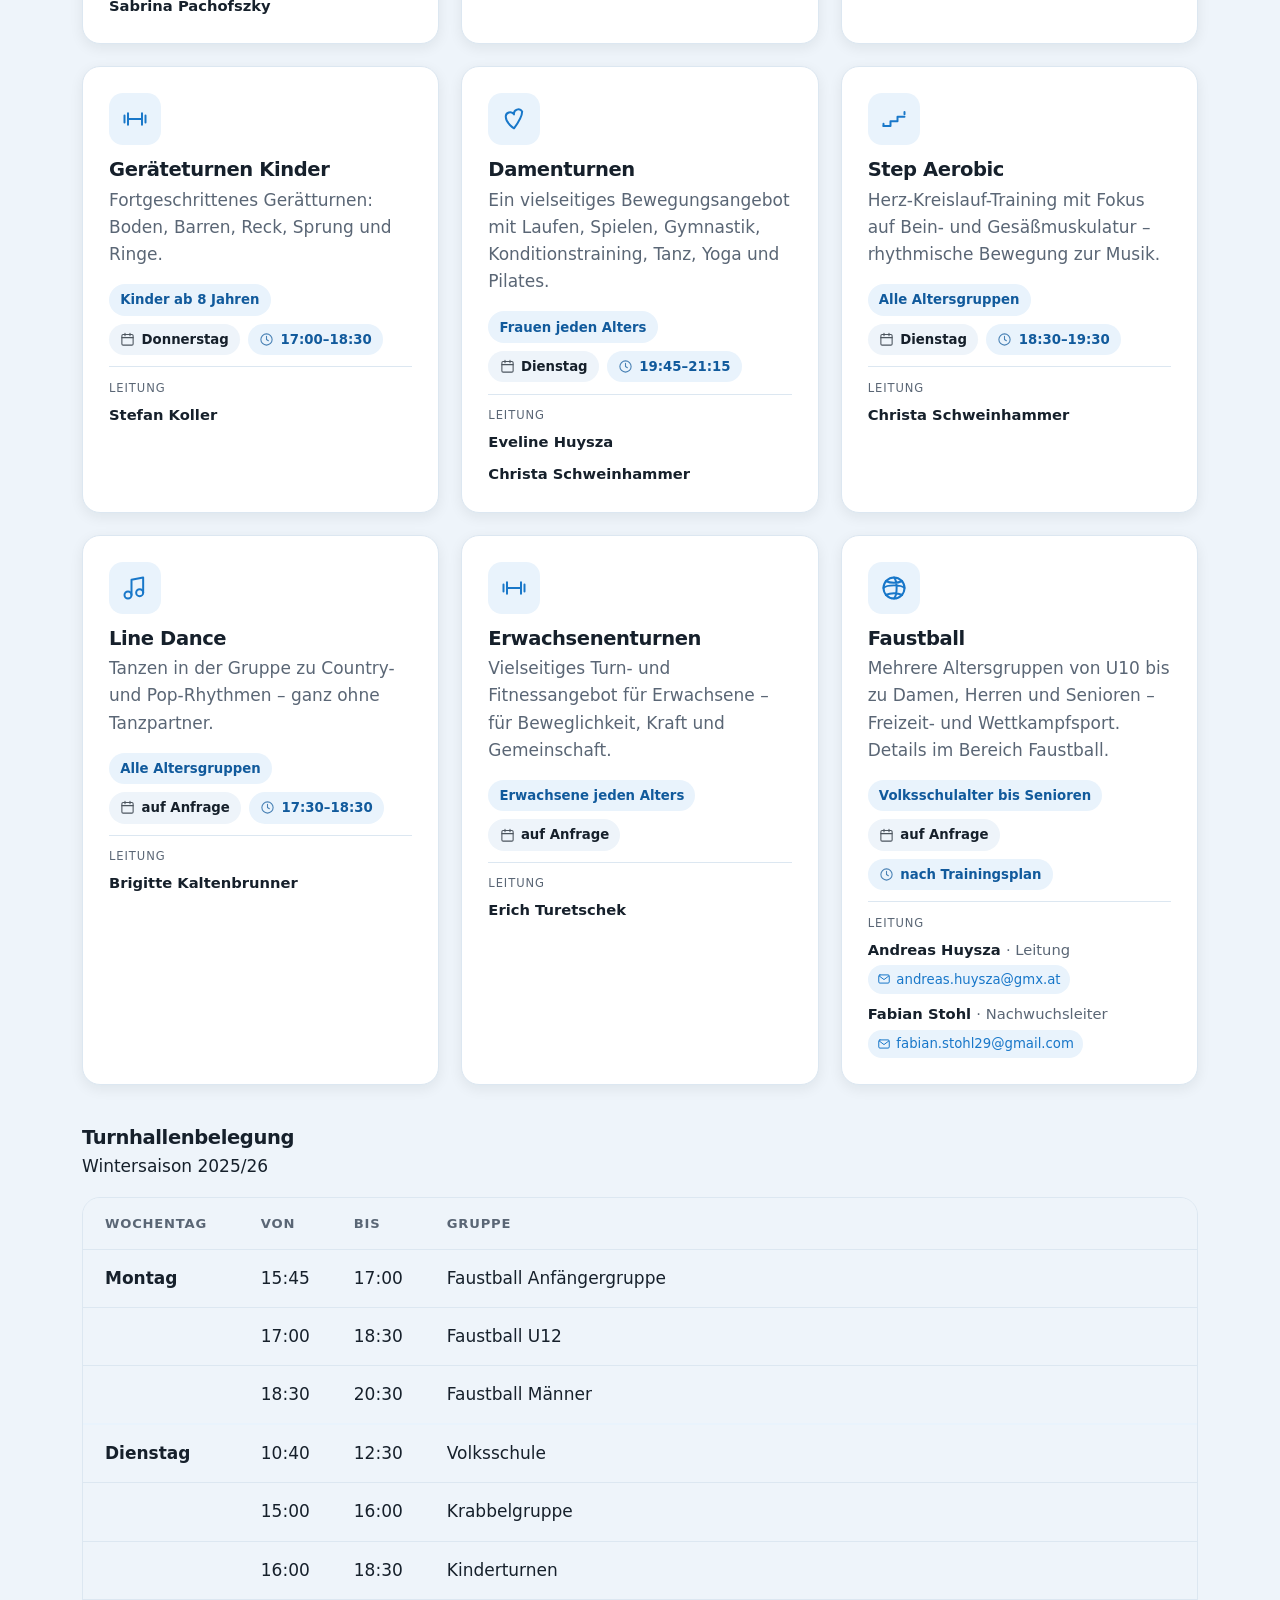
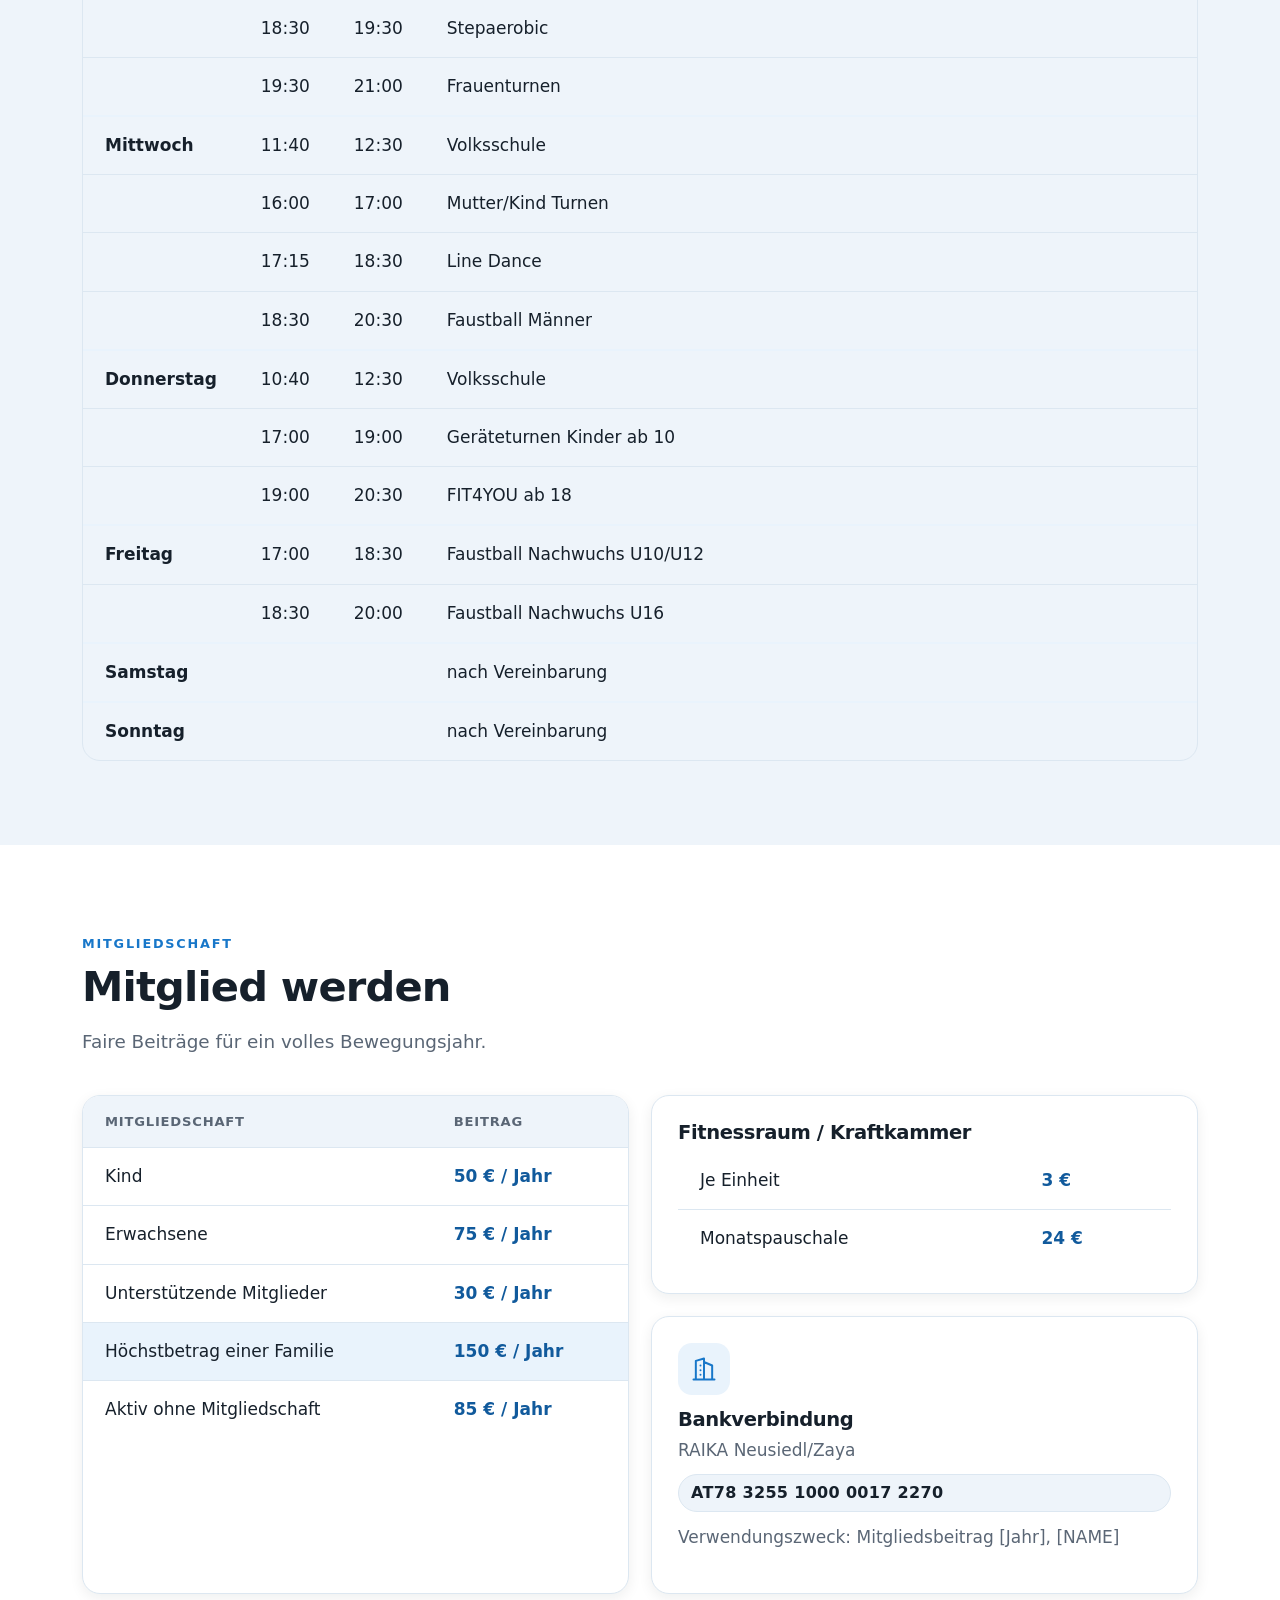
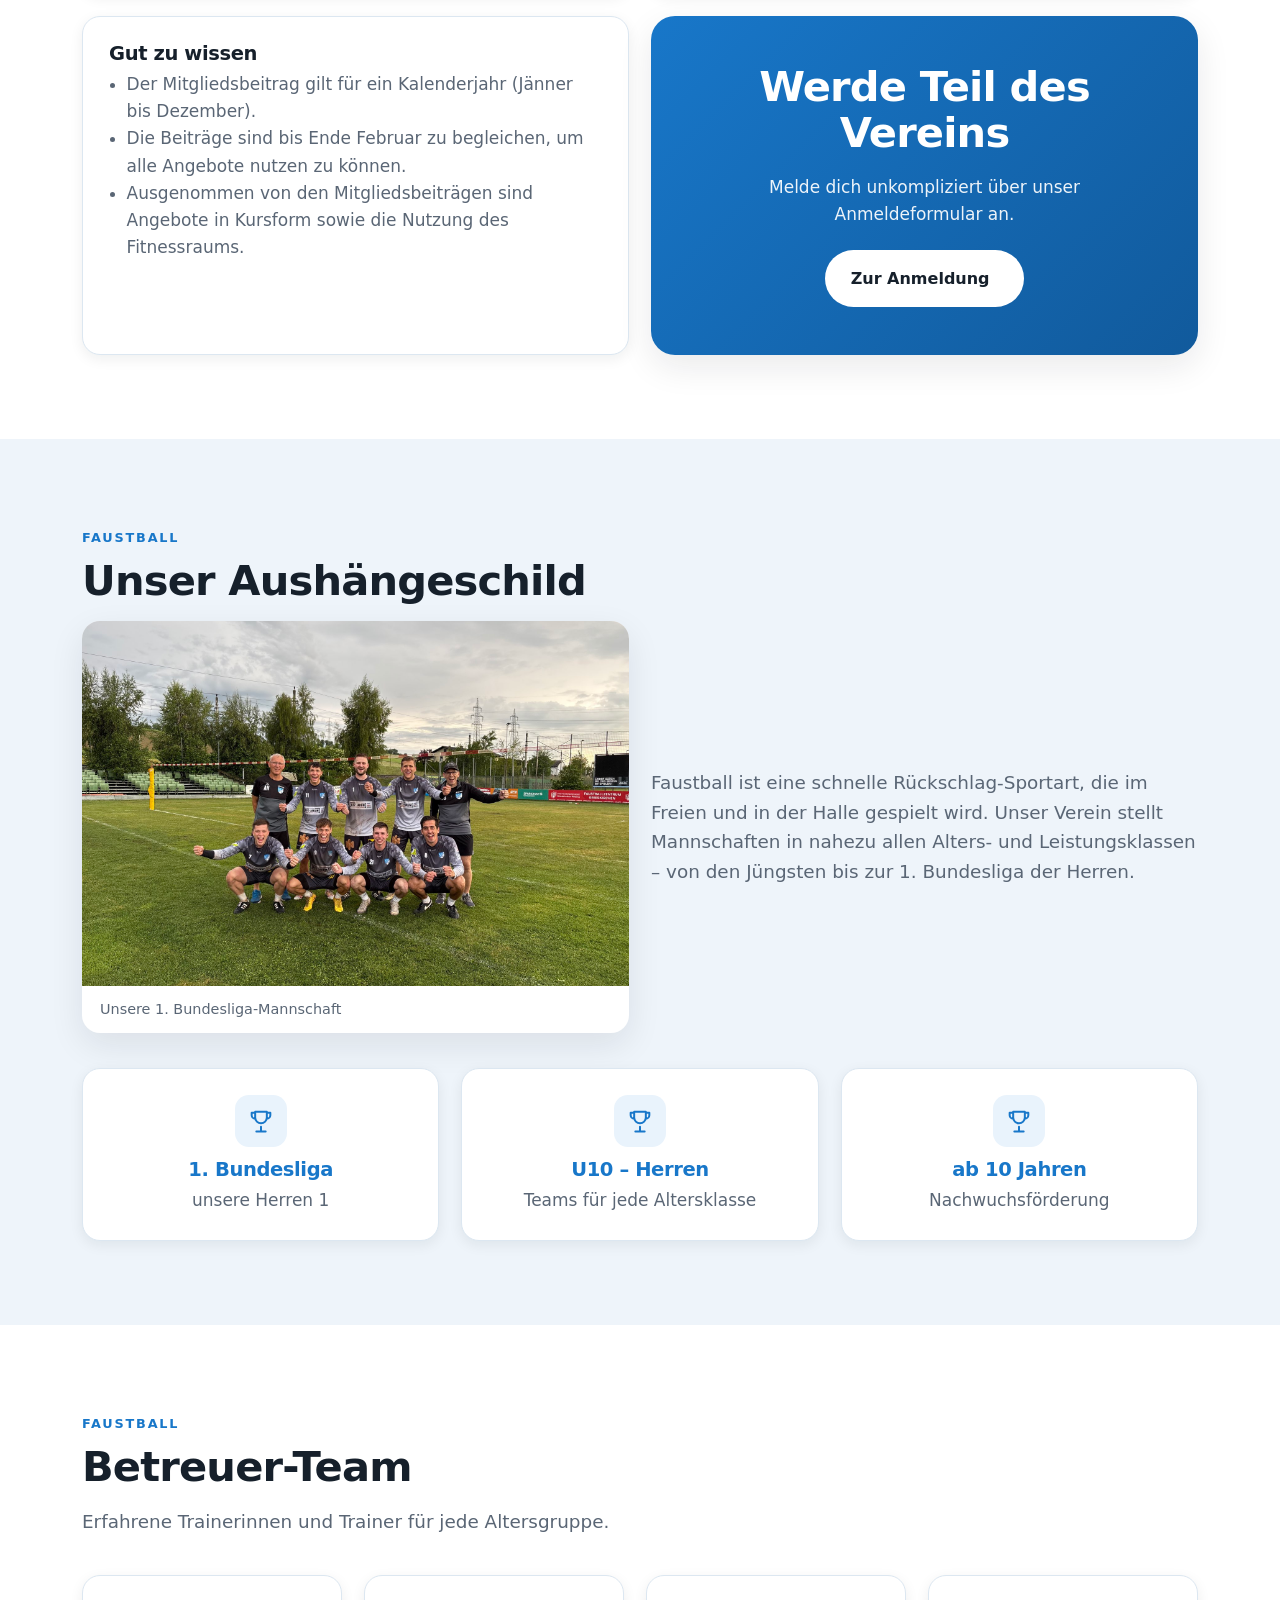
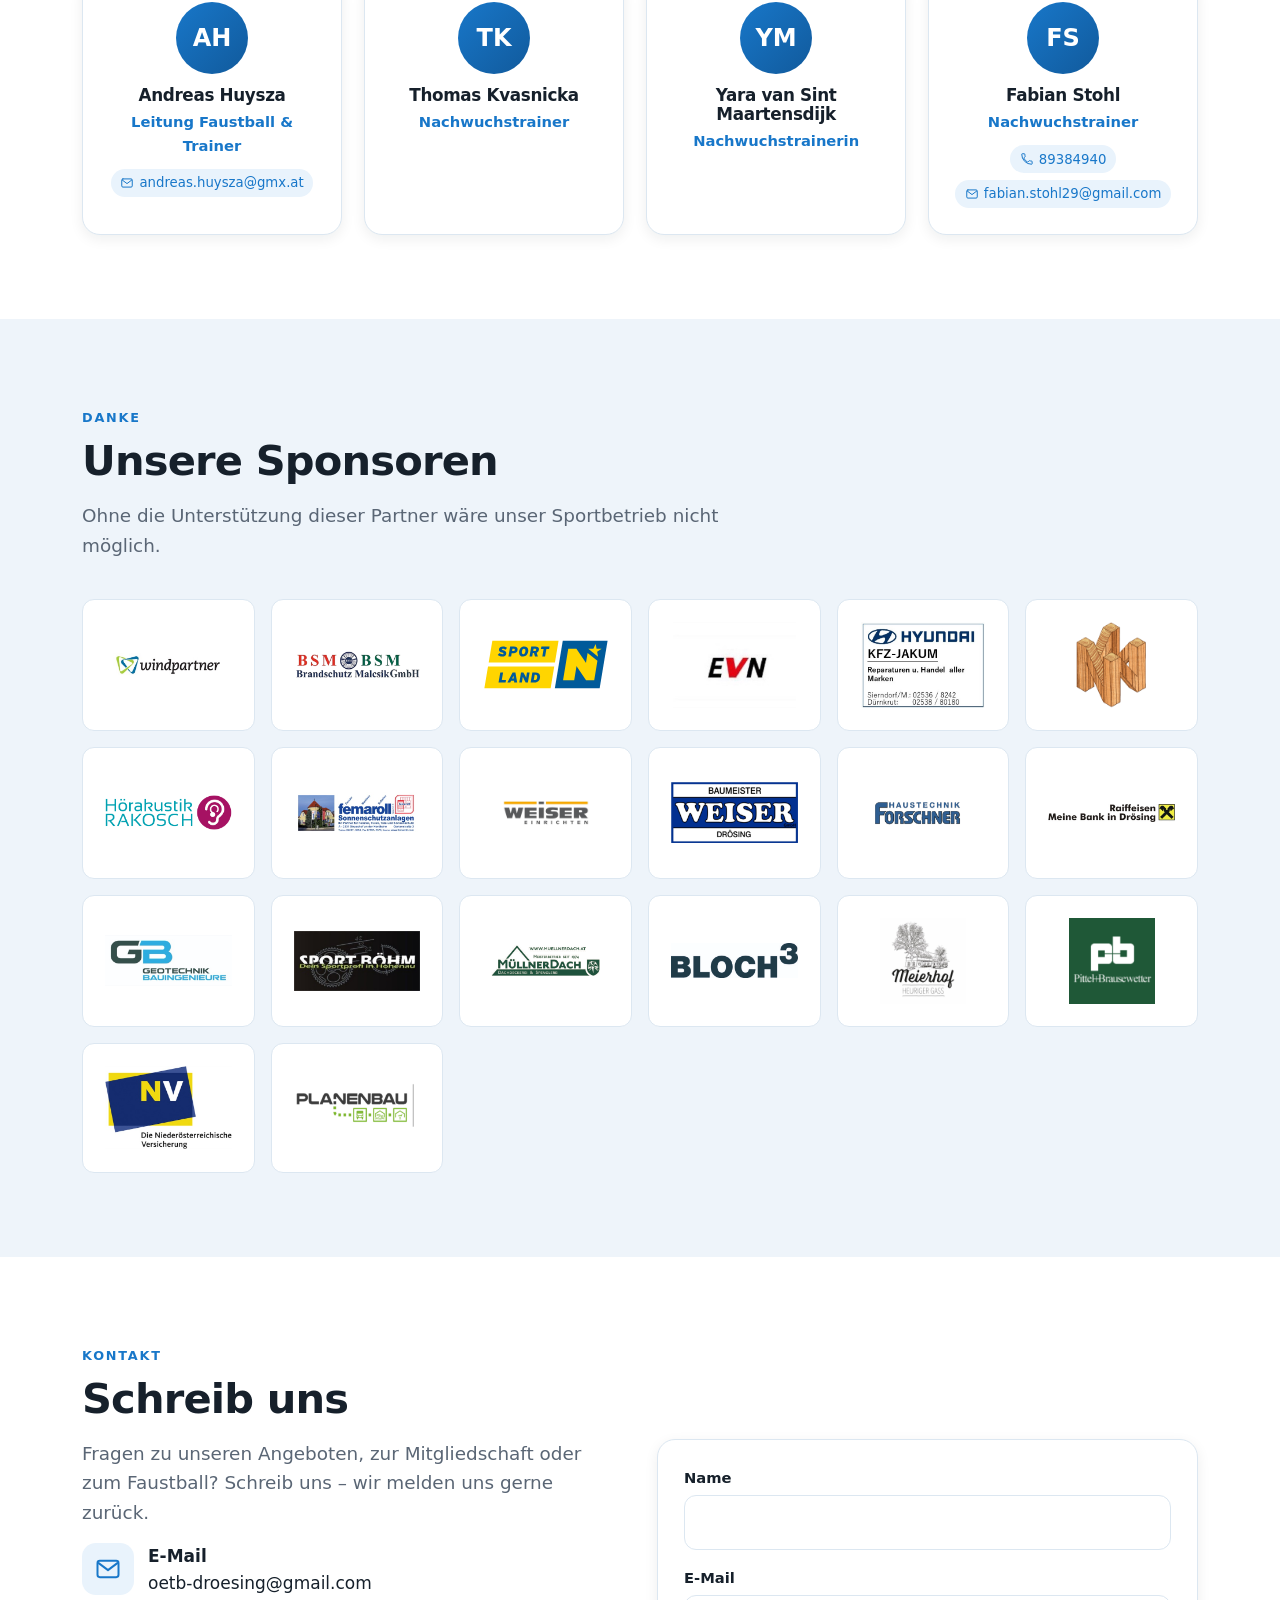
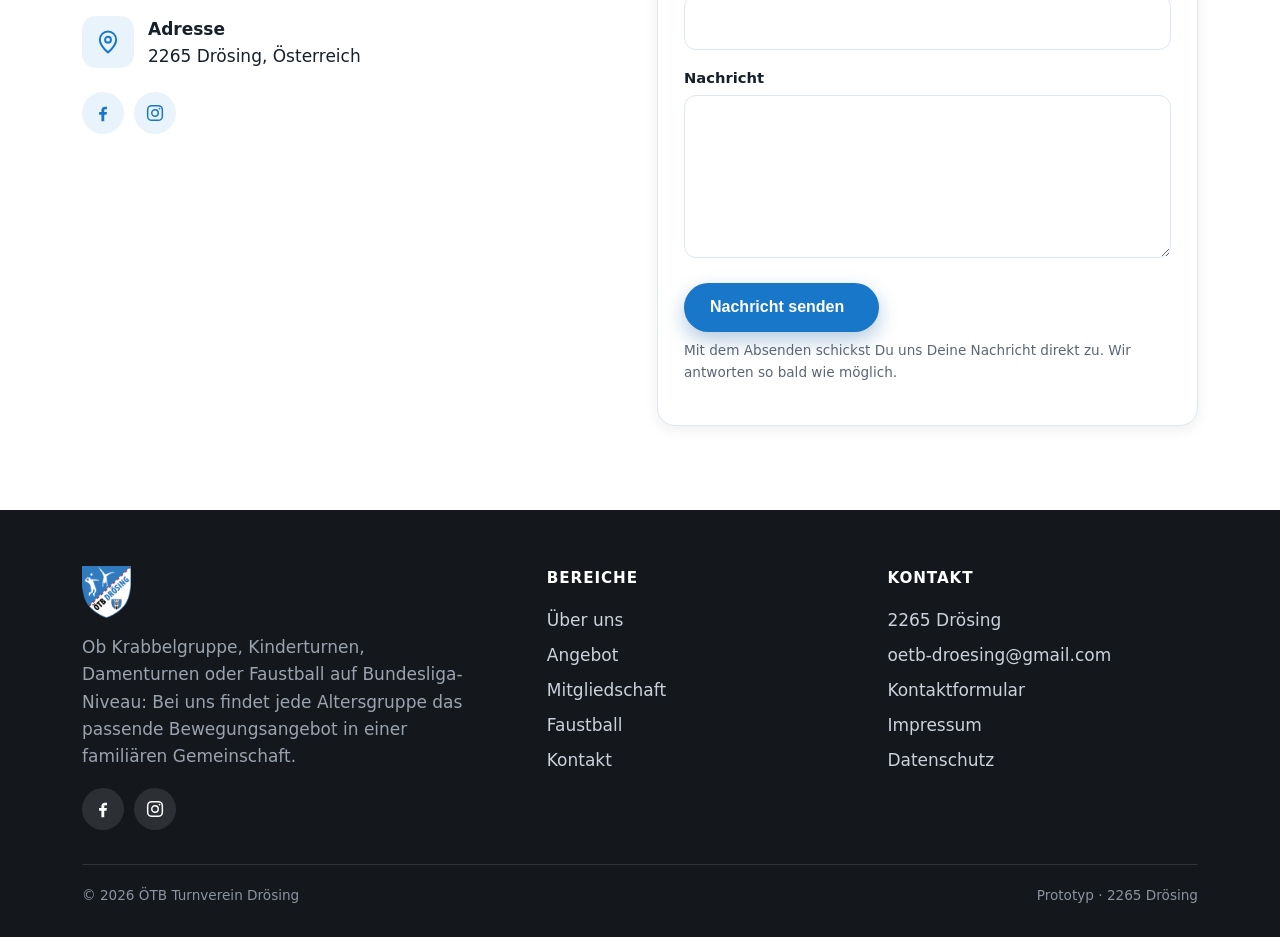
==== commit d138c37f: "Turnhallenbelegung eingebaut" ====
--- a/index.html
+++ b/index.html
@@ -57,8 +57,9 @@
         <h2>Für jede Altersgruppe das Richtige</h2>
         <p class="lead">Von der Krabbelgruppe bis zum Wettkampfsport – finde dein Training.</p>
         <div data-render="angebote" style="margin-bottom:2.6rem"></div>
-        <h3 style="margin-bottom:1rem">Wochenübersicht</h3>
-        <div data-render="wochenplan"></div>
+        <h3 style="margin-bottom:.3rem">Turnhallenbelegung</h3>
+        <p class="muted" data-text="hallenplan.zeitraum" style="margin-bottom:1rem"></p>
+        <div data-render="hallenplan"></div>
       </div>
     </section>
 
--- a/assets/styles.css
+++ b/assets/styles.css
@@ -193,7 +193,20 @@
 }
 .chip.accent{ background:var(--accent-soft); color:var(--accent-dark); }
 .chip.time{ background:var(--accent-soft); color:var(--accent-dark); }
-.offer .leitung{ font-size:.92rem; color:var(--muted); margin-top:.6rem; }
+.offer .leitung{ font-size:.92rem; color:var(--muted); margin-top:.7rem;
+  border-top:1px solid var(--line); padding-top:.7rem; }
+.leitung-label{ display:block; font-size:.72rem; text-transform:uppercase; letter-spacing:.08em;
+  color:var(--muted); margin-bottom:.35rem; }
+.leiter{ display:flex; flex-direction:column; gap:.25rem; margin-bottom:.55rem; }
+.leiter:last-child{ margin-bottom:0; }
+.leiter-name{ font-weight:700; color:var(--ink); }
+.leiter-rolle{ font-weight:400; color:var(--muted); }
+.leiter-kontakt{ display:flex; flex-wrap:wrap; gap:.4rem; }
+.kontakt-link{ display:inline-flex; align-items:center; gap:.32rem; font-size:.83rem;
+  color:var(--accent); background:var(--accent-soft); padding:.22rem .6rem; border-radius:999px;
+  transition:background .15s, color .15s; }
+.kontakt-link svg{ width:14px; height:14px; flex:0 0 auto; }
+.kontakt-link:hover{ background:var(--accent); color:#fff; }
 
 /* Personen-Chips / Listen */
 .tags{ display:flex; flex-wrap:wrap; gap:.45rem; }
@@ -222,6 +235,15 @@
 table.data tr:last-child td{ border-bottom:0; }
 table.data td.price{ font-weight:800; color:var(--accent-dark); white-space:nowrap; }
 .price-highlight td{ background:var(--accent-soft); }
+
+/* Turnhallenbelegung */
+.table-scroll{ overflow-x:auto; border:1px solid var(--line); border-radius:var(--radius); }
+.table-scroll table.data{ margin:0; }
+.hallenplan td{ white-space:nowrap; }
+.hallenplan td:last-child{ white-space:normal; width:99%; }
+.hallenplan tr.tag-start td{ border-top:2px solid var(--accent-soft); }
+.hallenplan tr.tag-start:first-child td{ border-top:0; }
+.hallenplan td:first-child{ color:var(--ink); }
 
 /* Wochenplan */
 .week{ display:grid; grid-template-columns:repeat(auto-fit,minmax(150px,1fr)); gap:14px; }
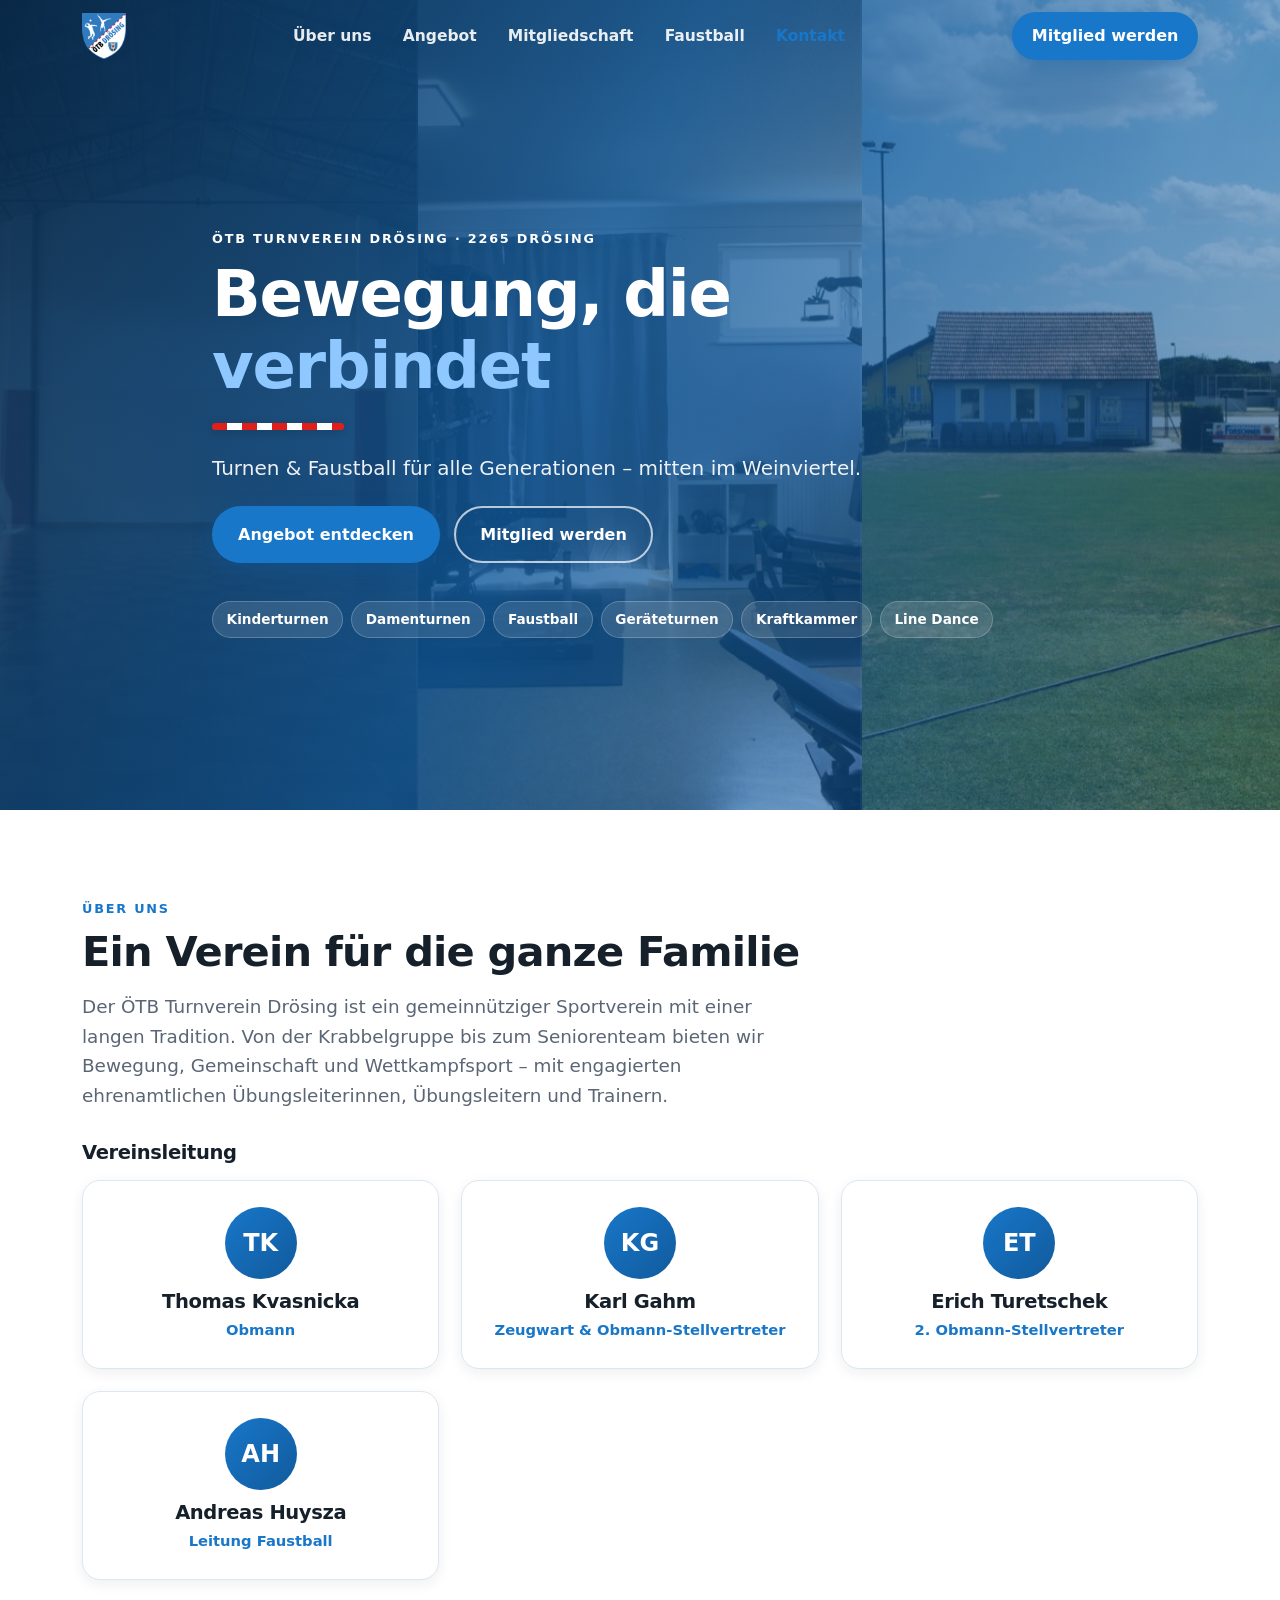
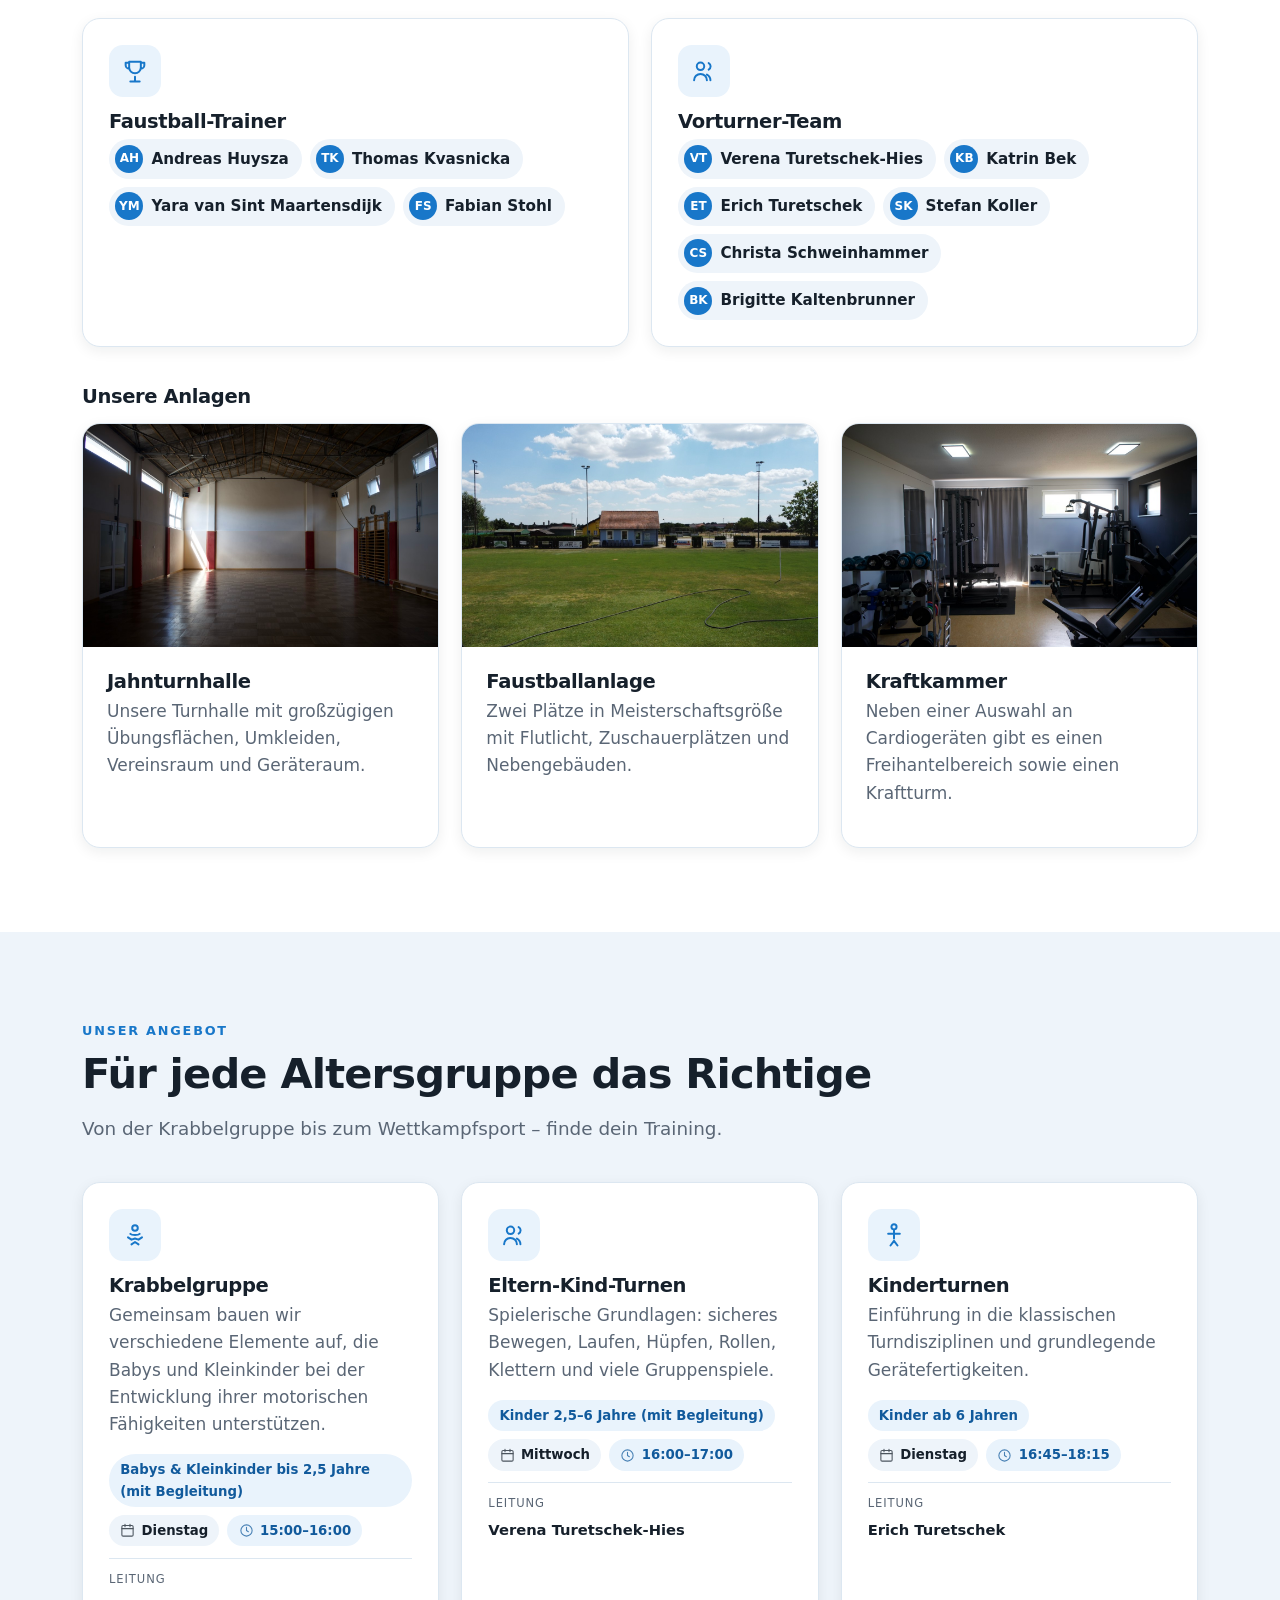
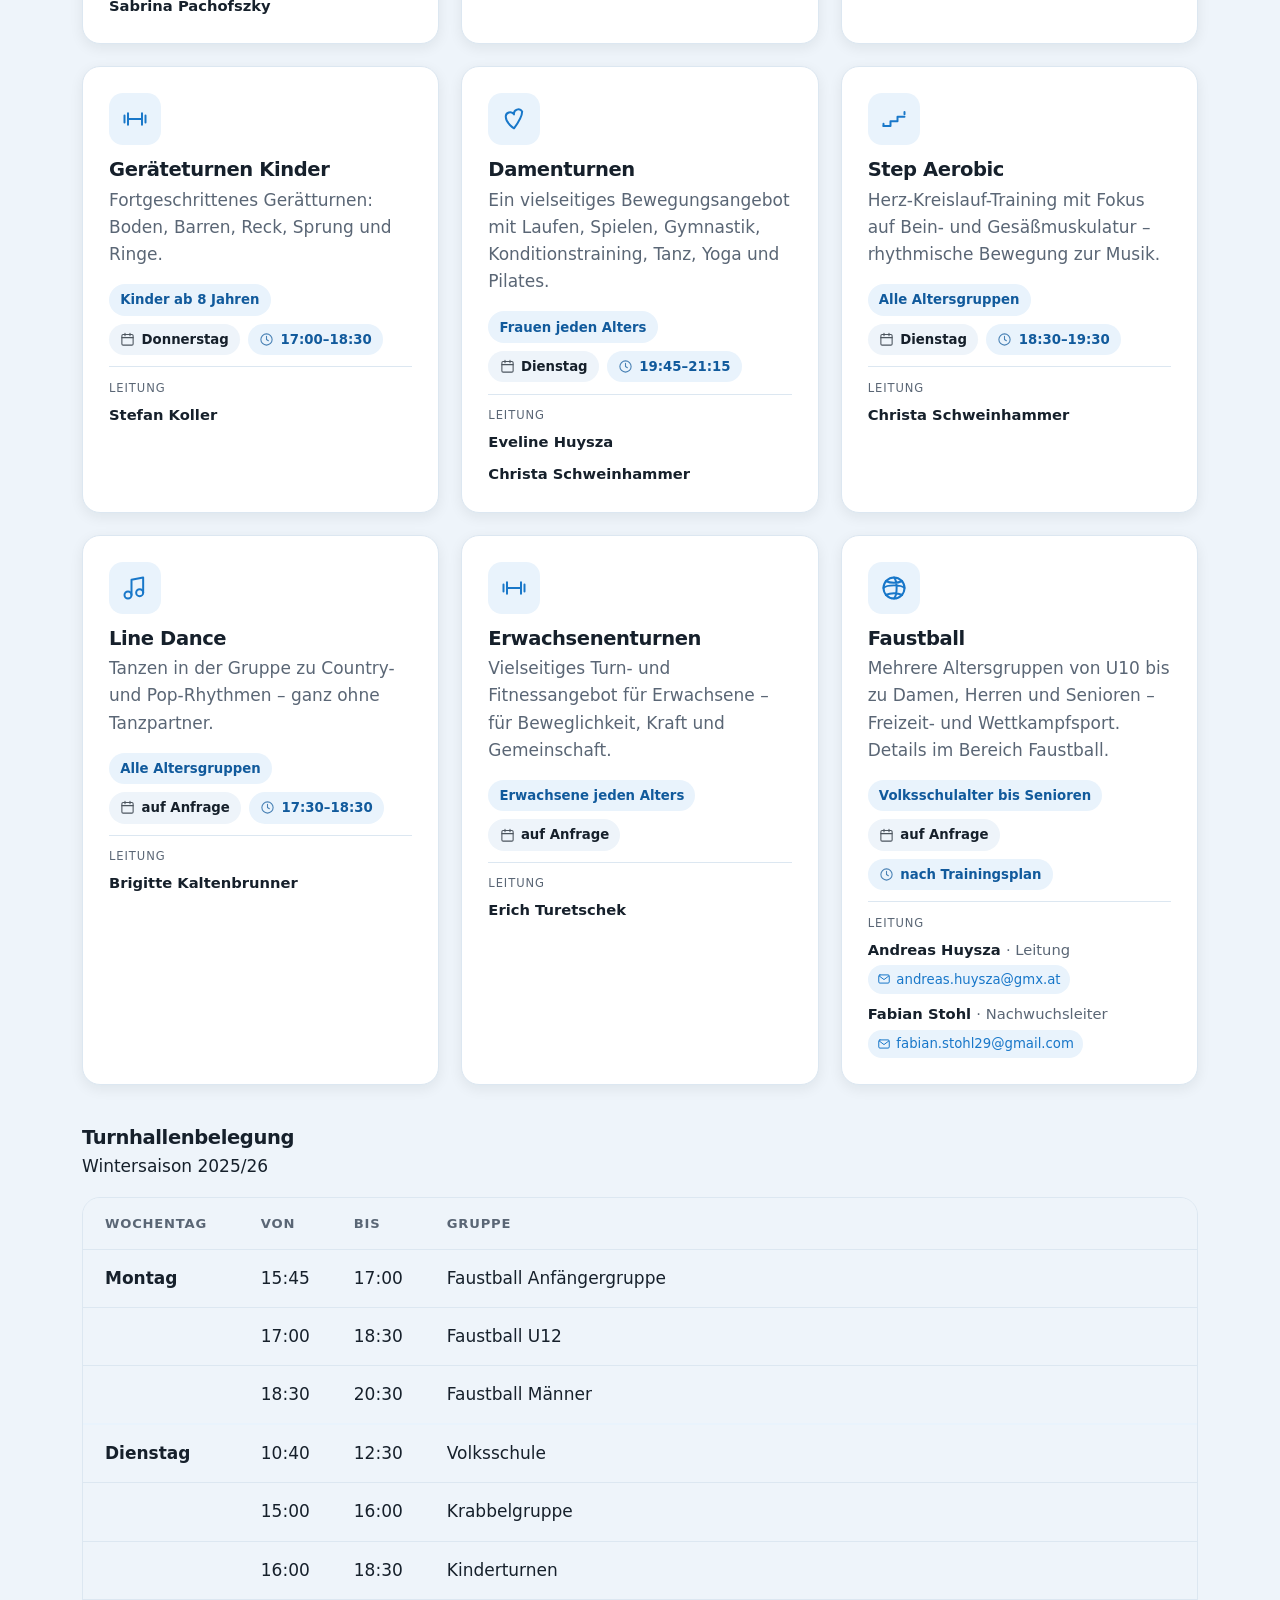
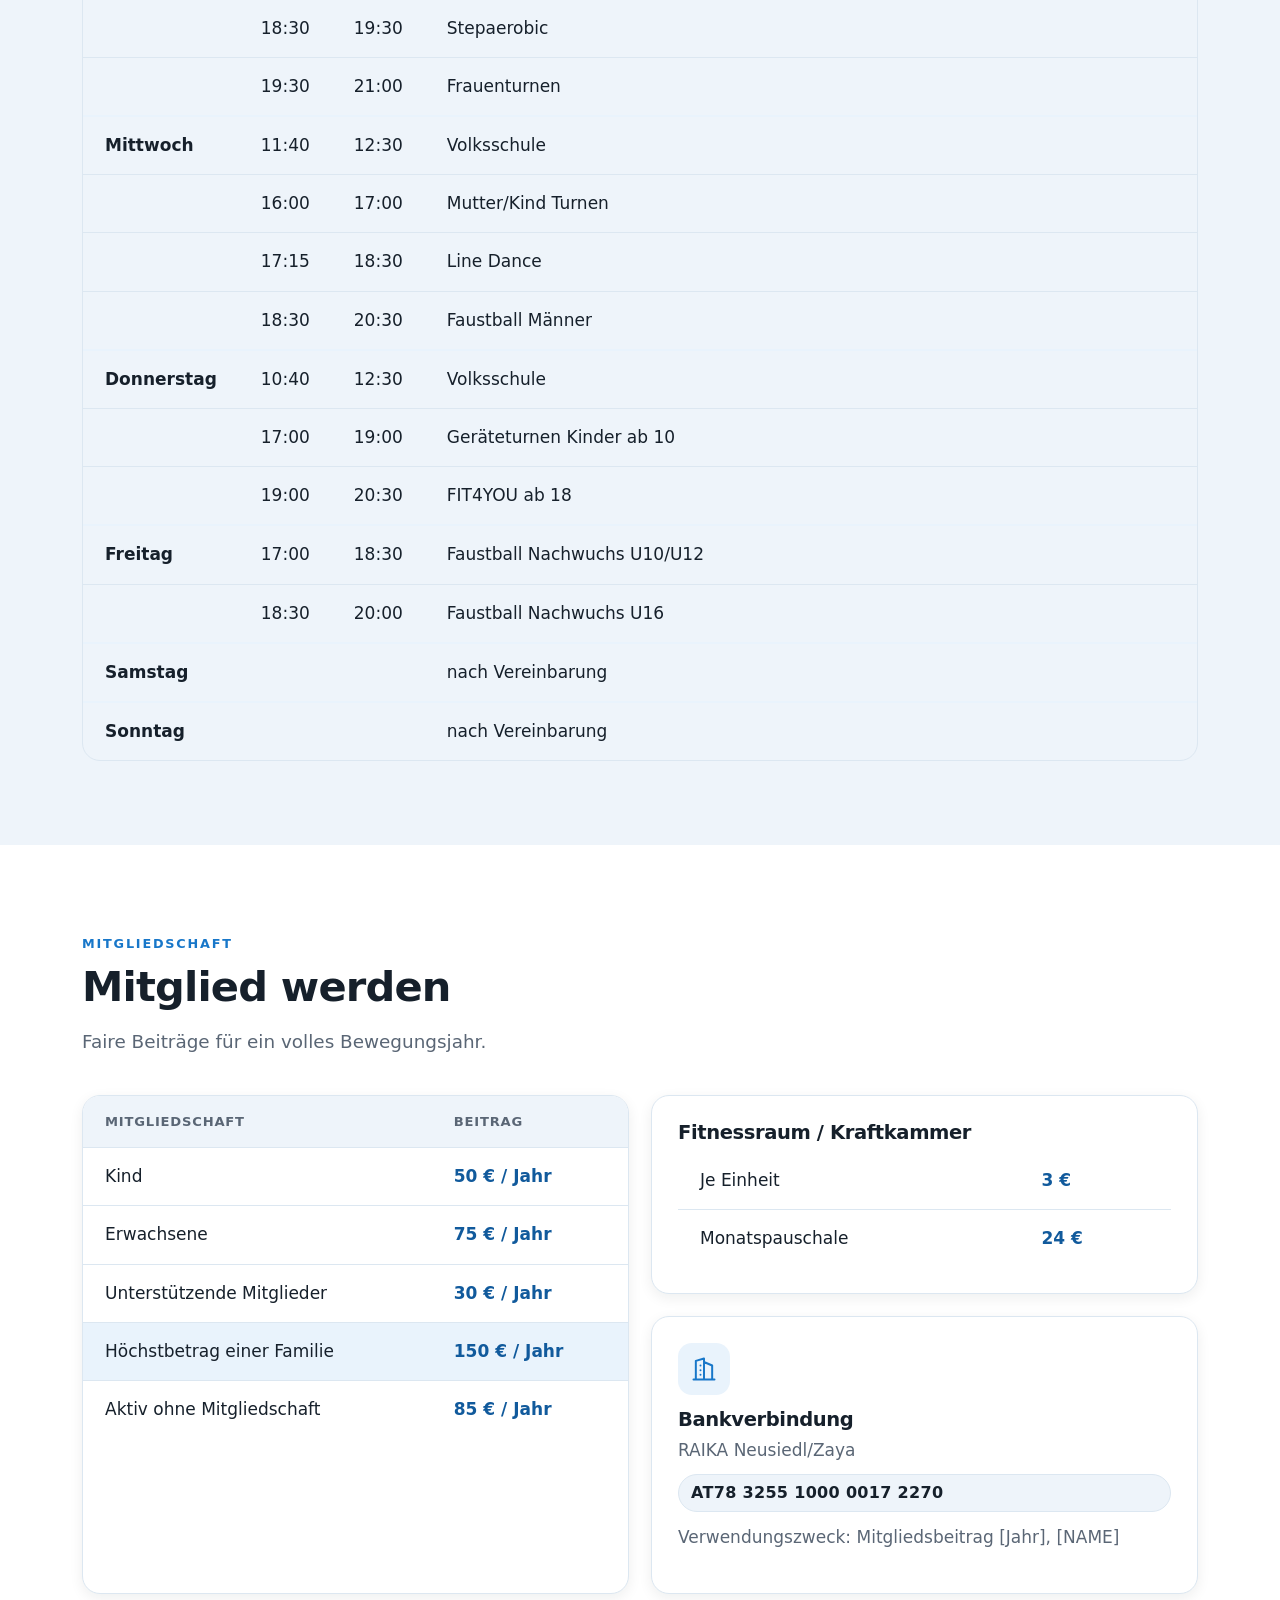
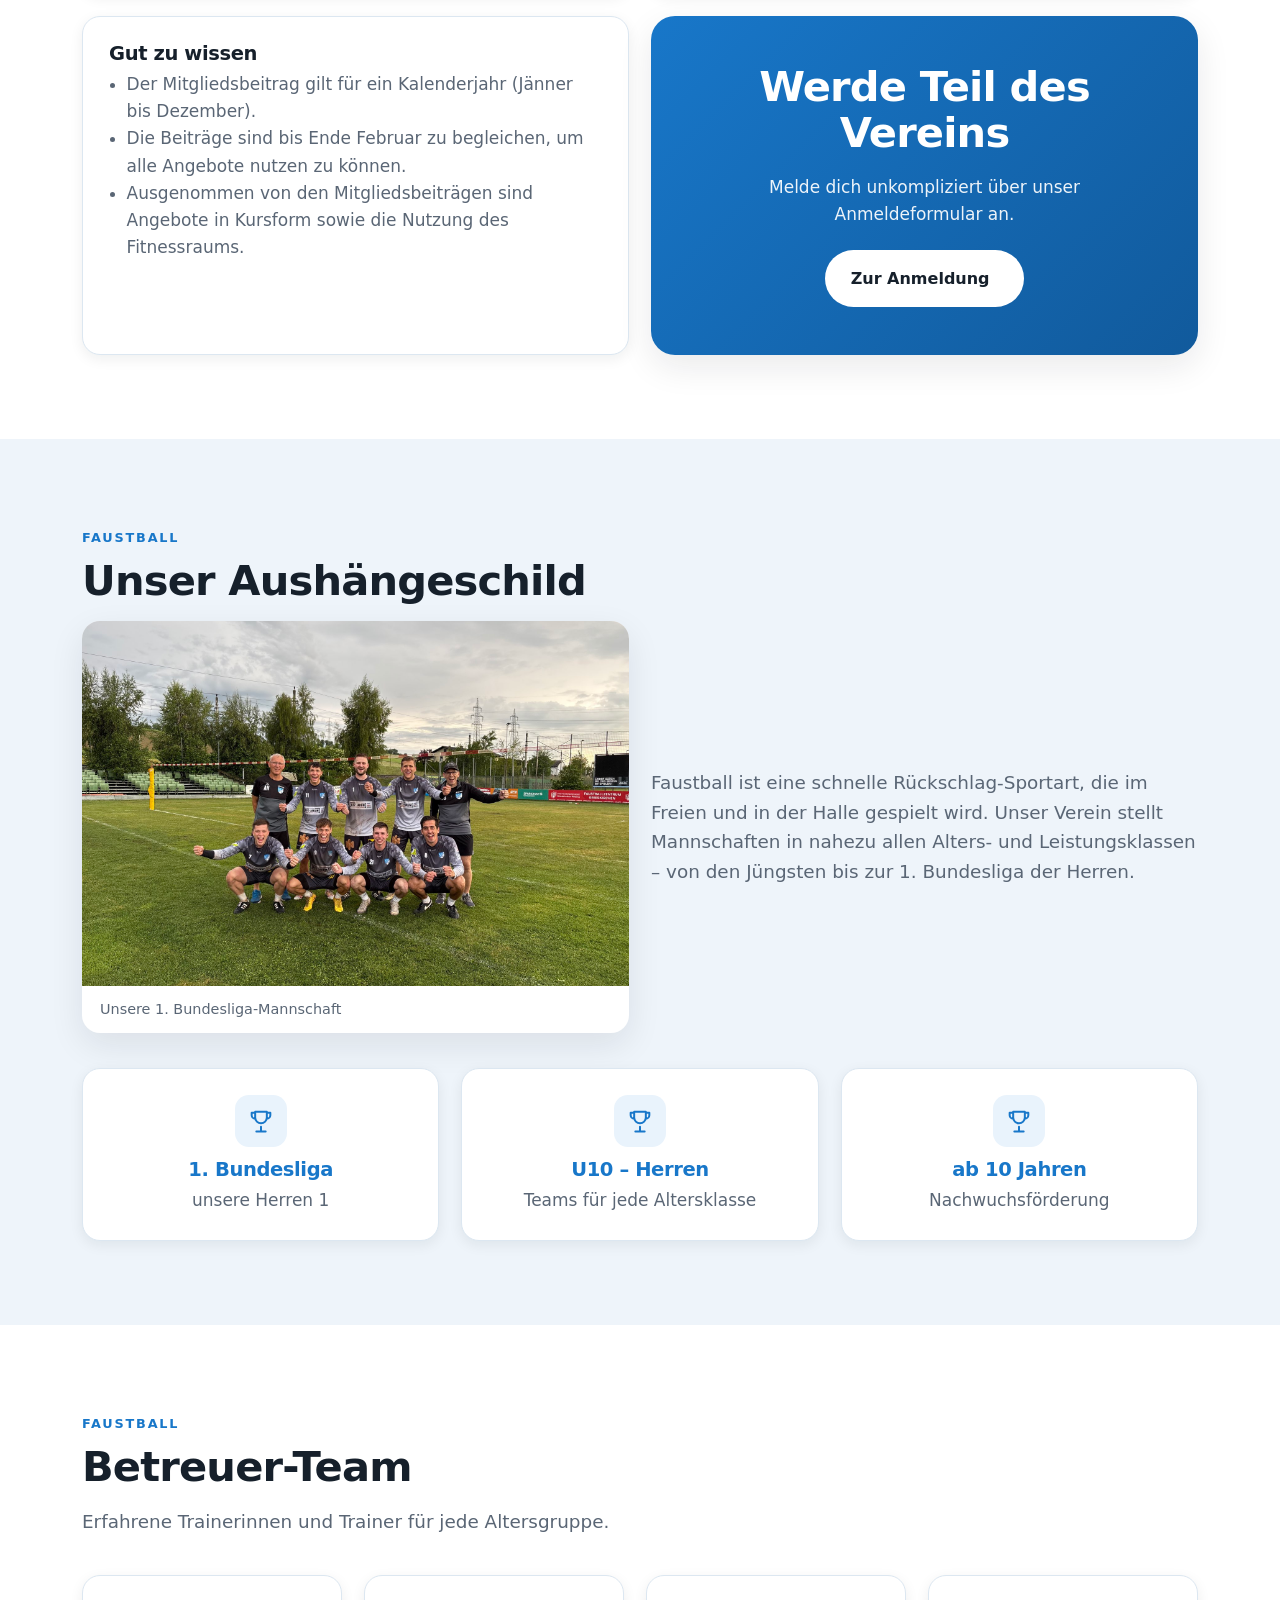
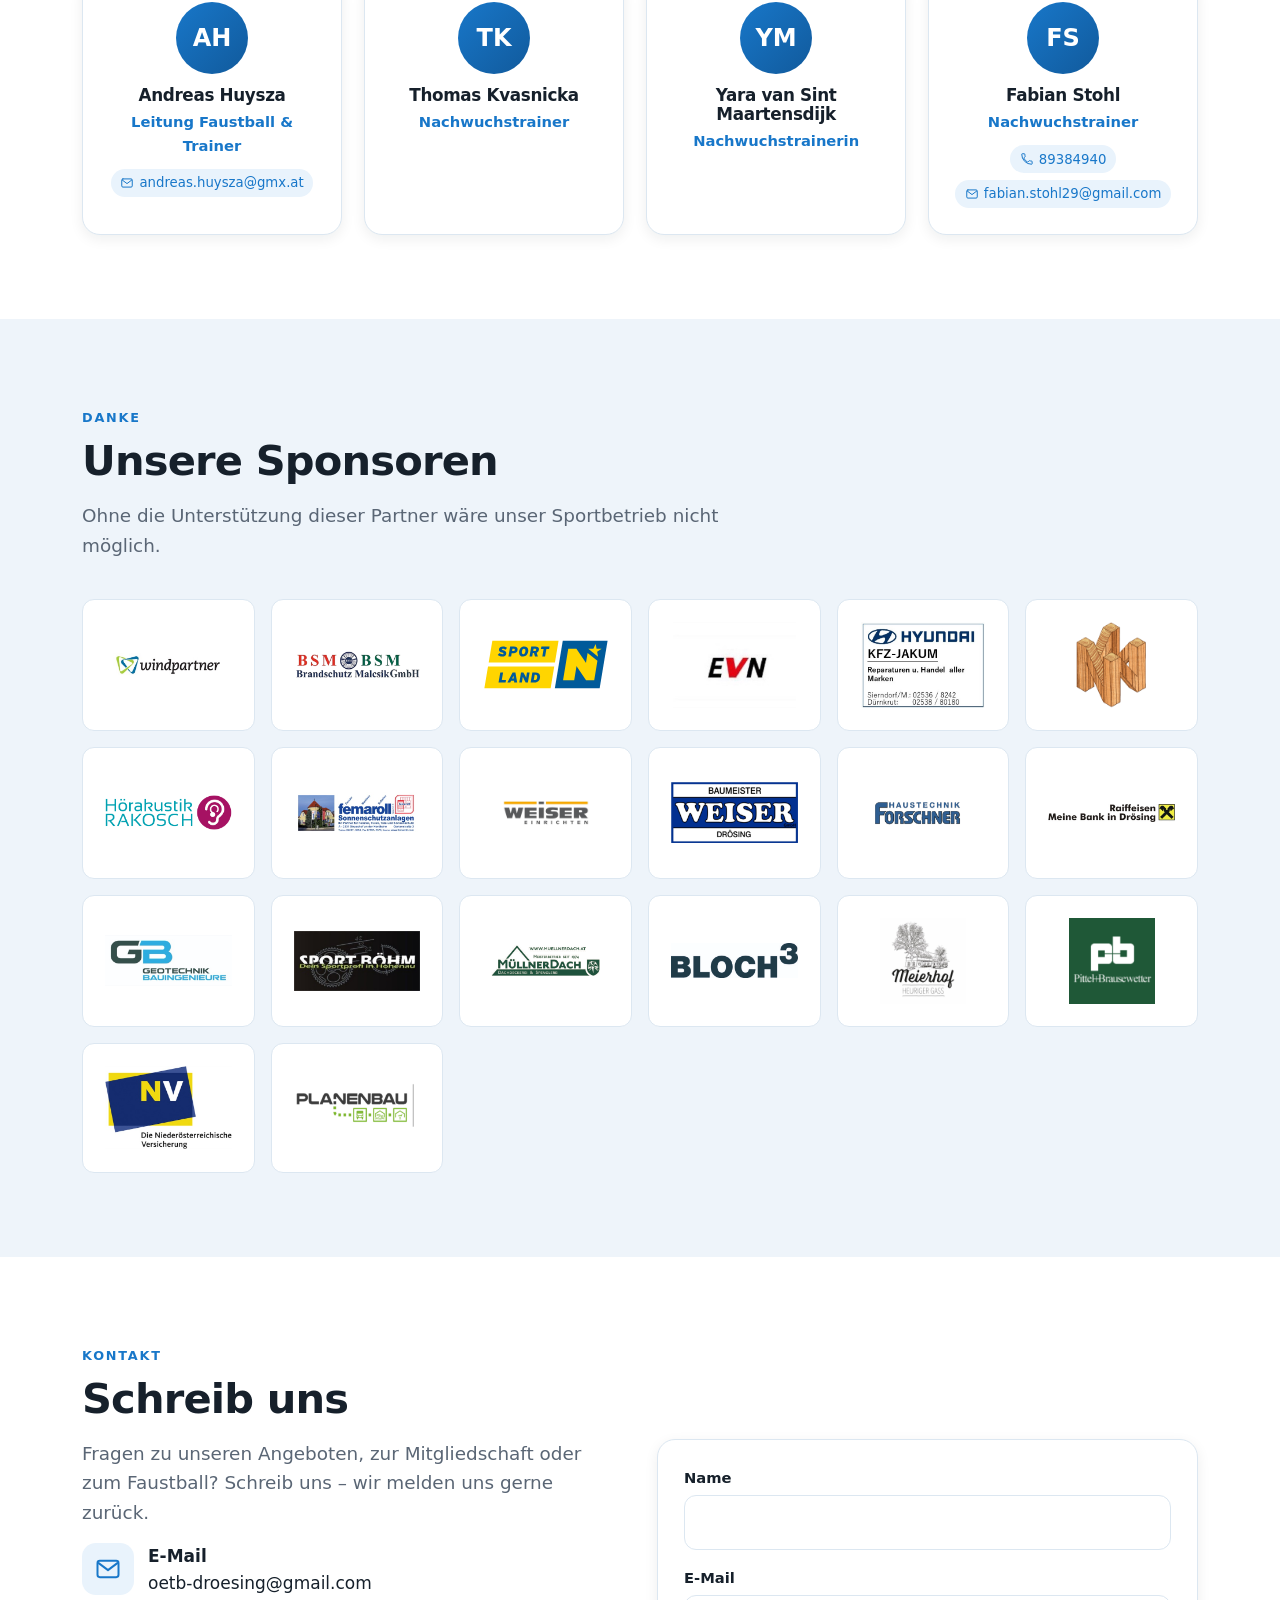
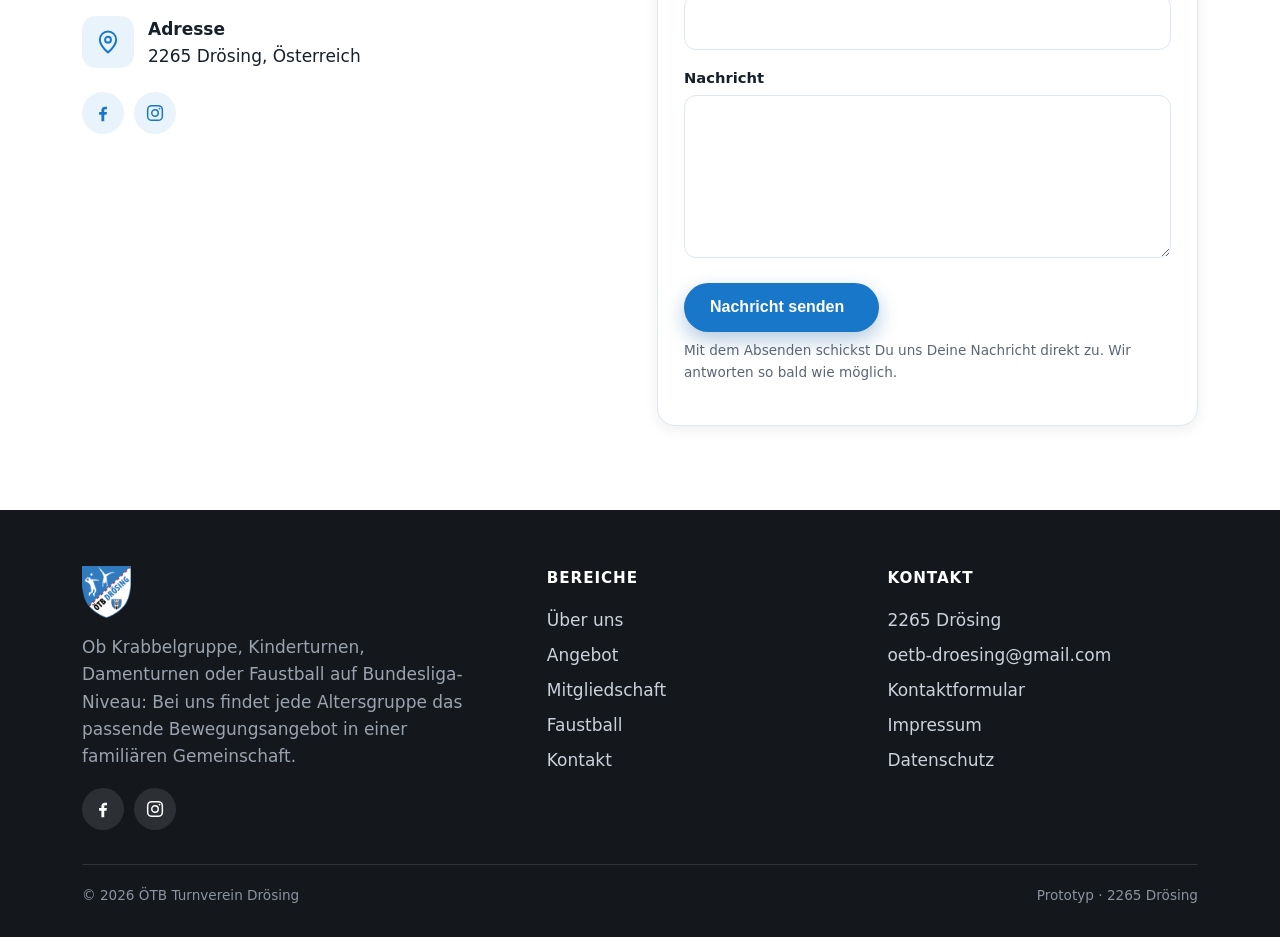
==== commit 99e58c1e: "Faustballplatz Fotos" ====
--- a/index.html
+++ b/index.html
@@ -18,7 +18,7 @@
       <div class="hero-collage" aria-hidden="true">
         <span style="background-image:url(assets/images/anlagen/turnhalle.jpg)"></span>
         <span style="background-image:url(assets/images/anlagen/kraftraum.jpg)"></span>
-        <span style="background-image:url(assets/images/team-hero.jpg)"></span>
+        <span style="background-image:url(assets/images/anlagen/faustballplatz.jpg)"></span>
       </div>
       <div class="container">
         <span class="eyebrow" style="color:#fff;opacity:.9">ÖTB Turnverein Drösing · 2265 Drösing</span>
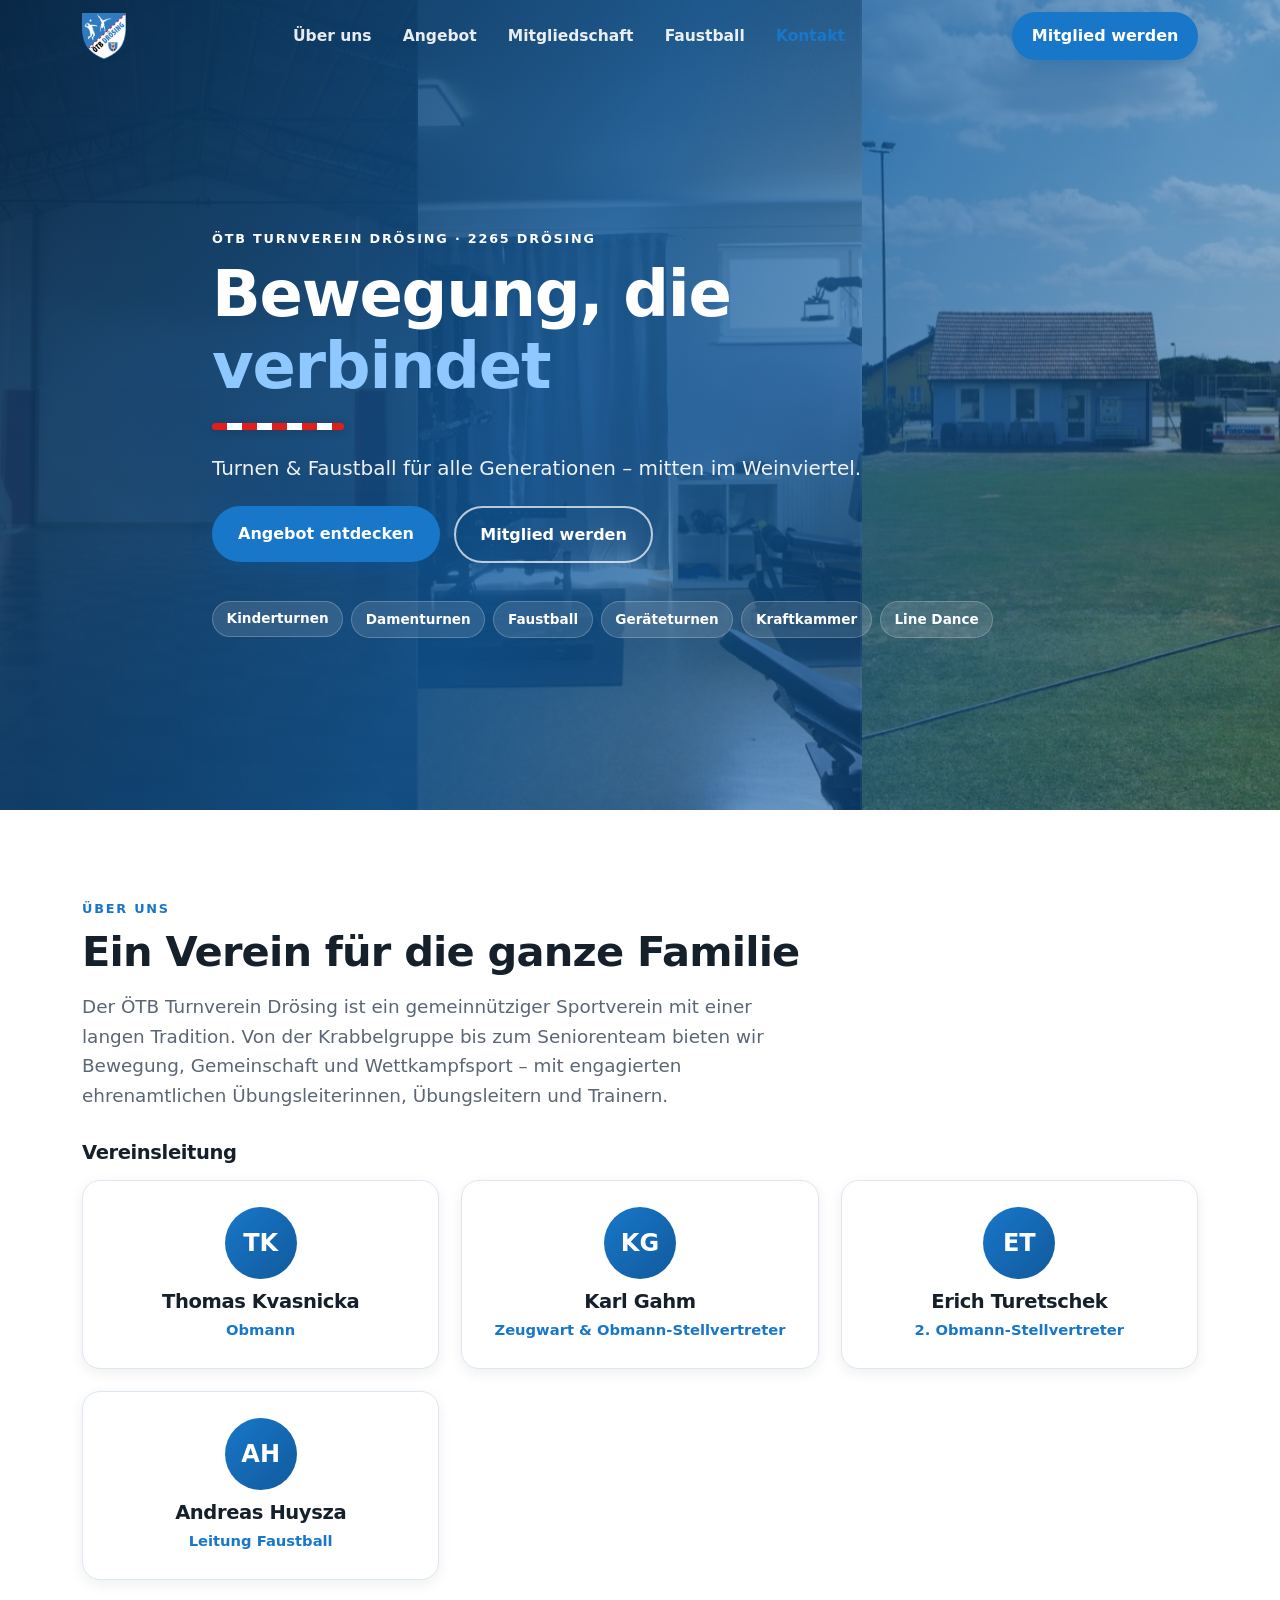
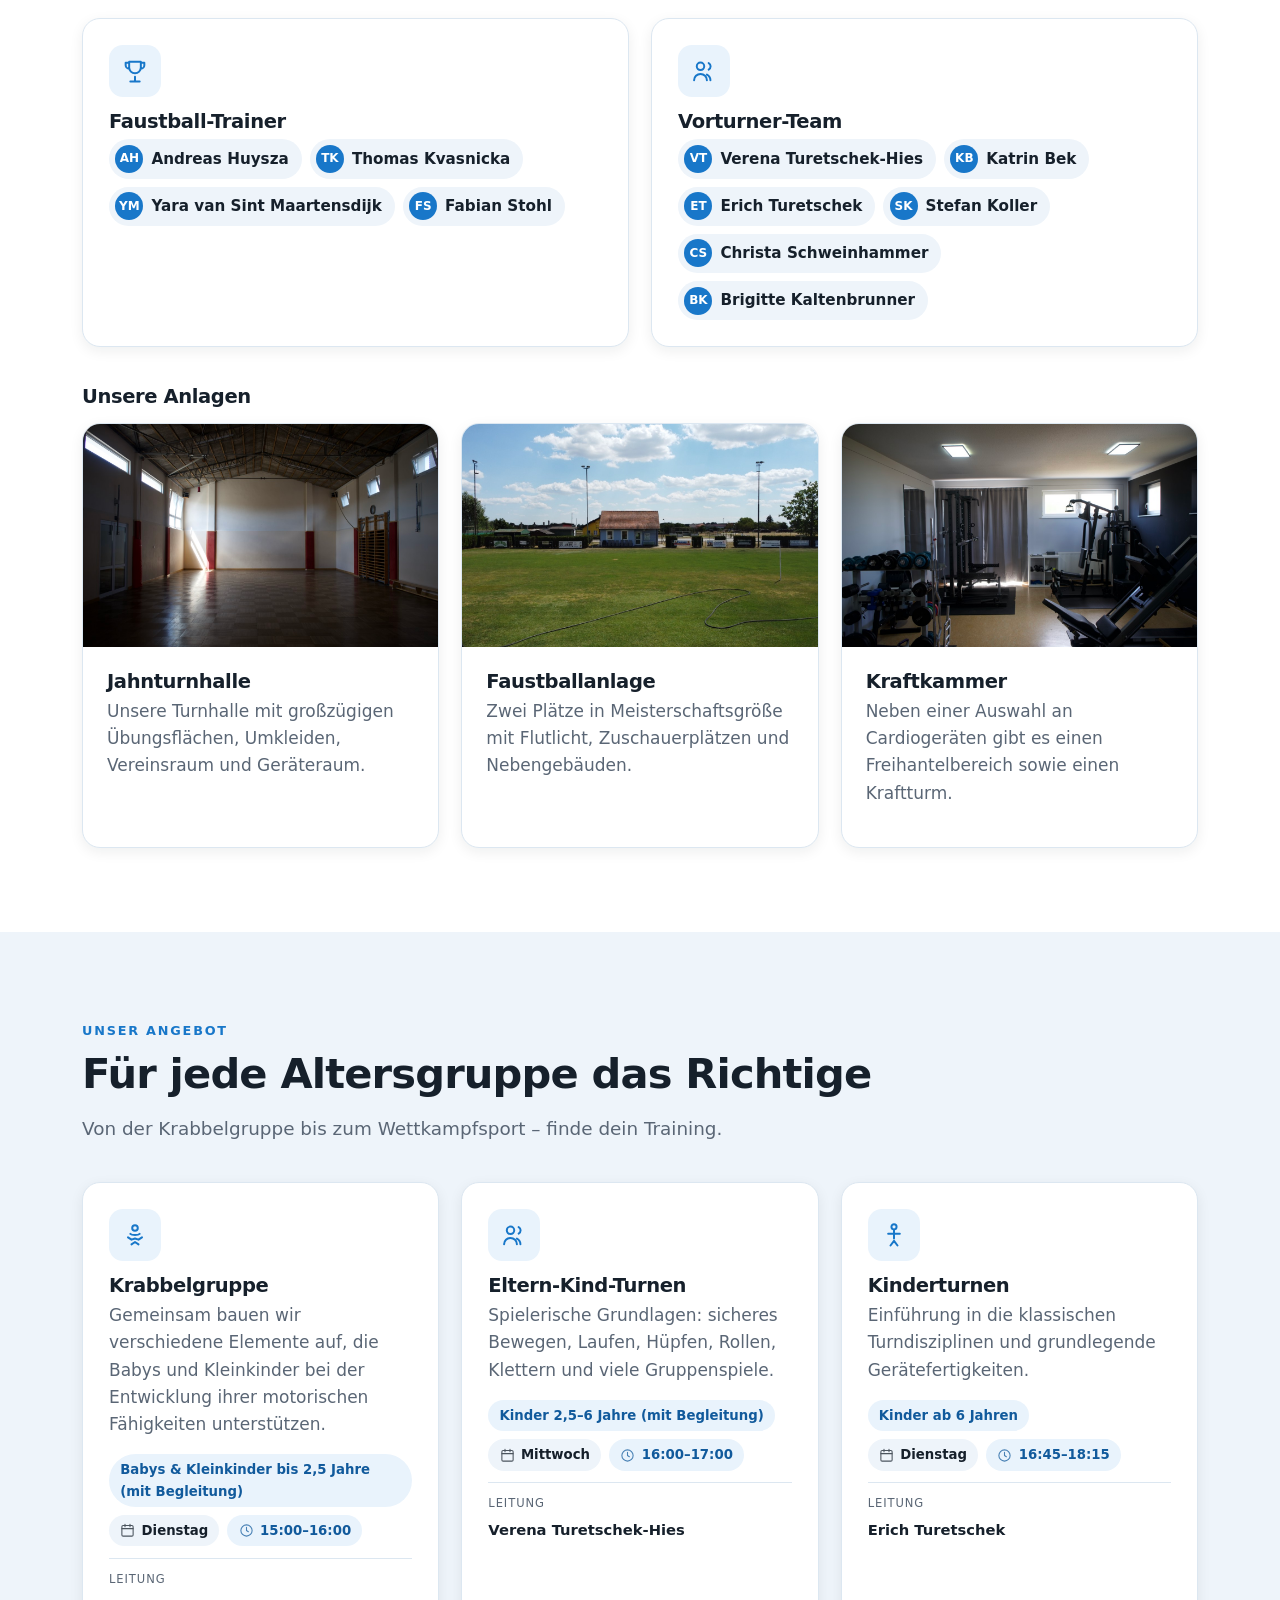
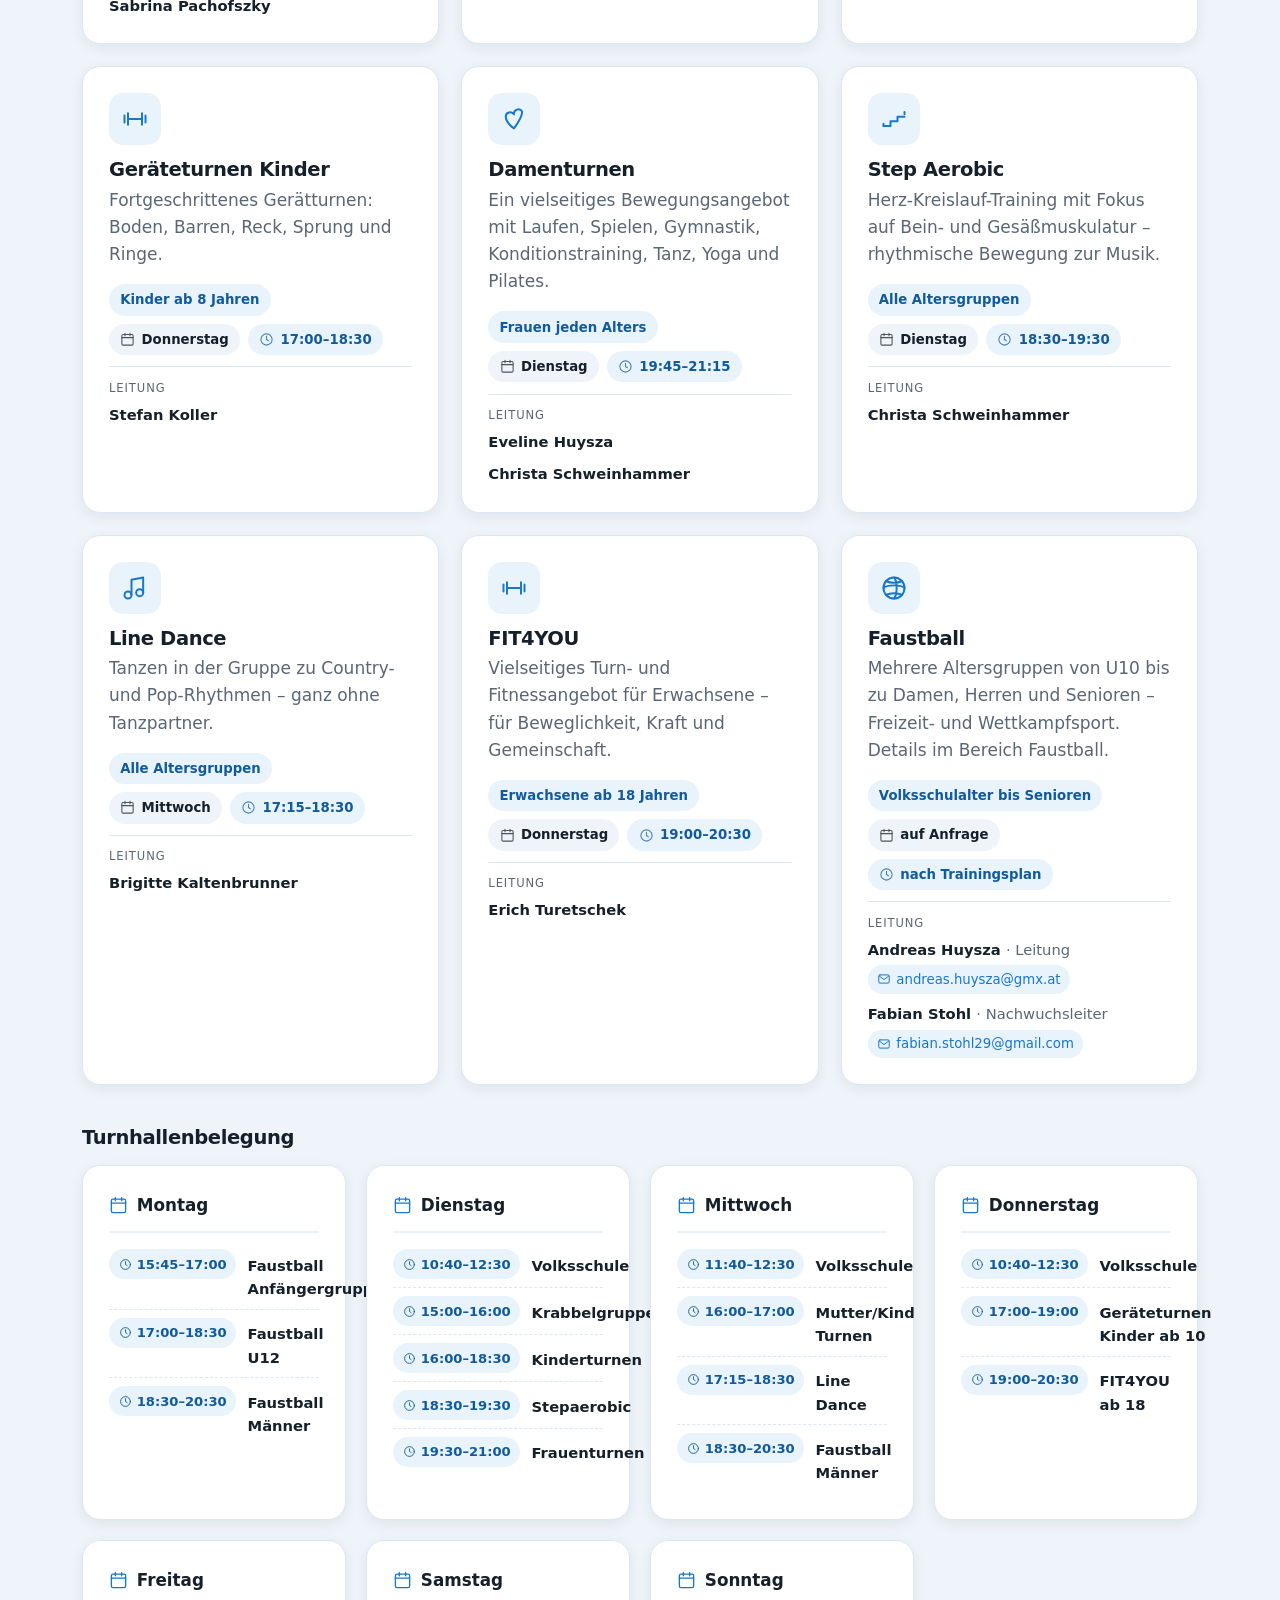
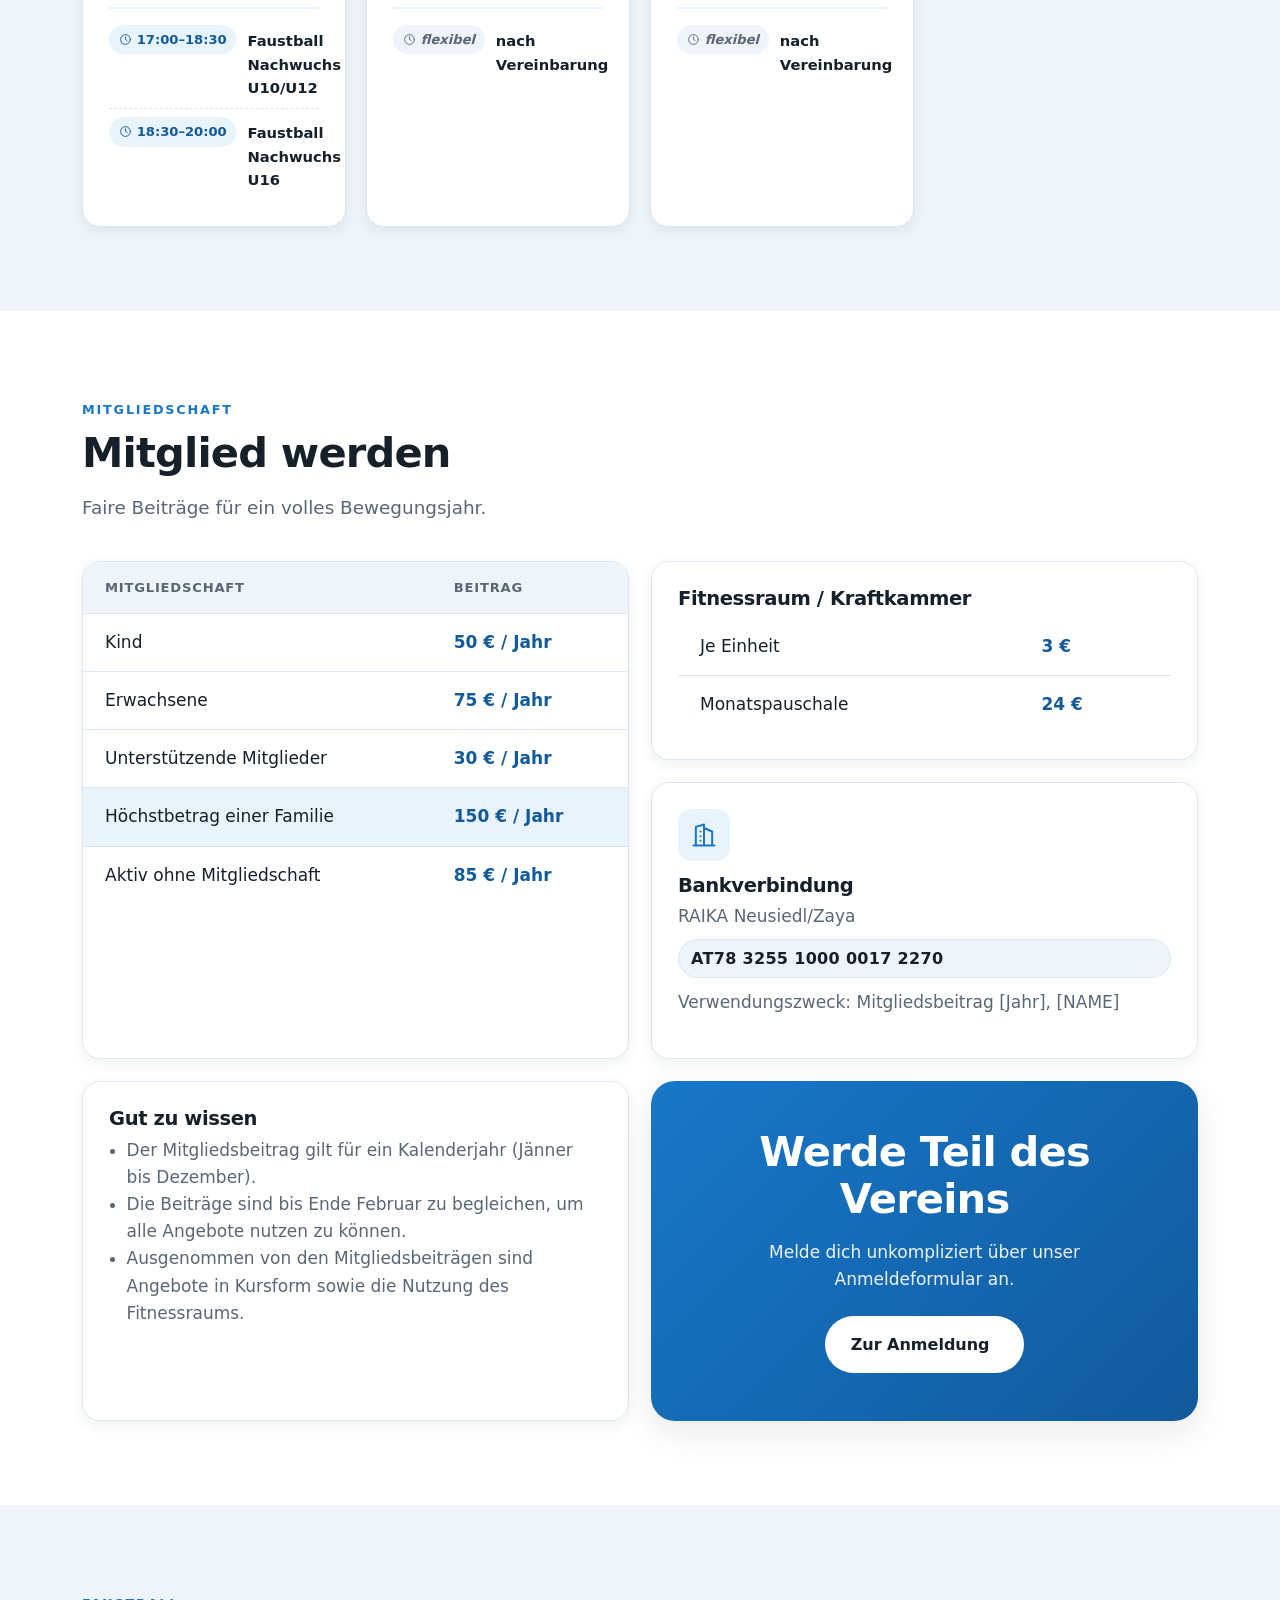
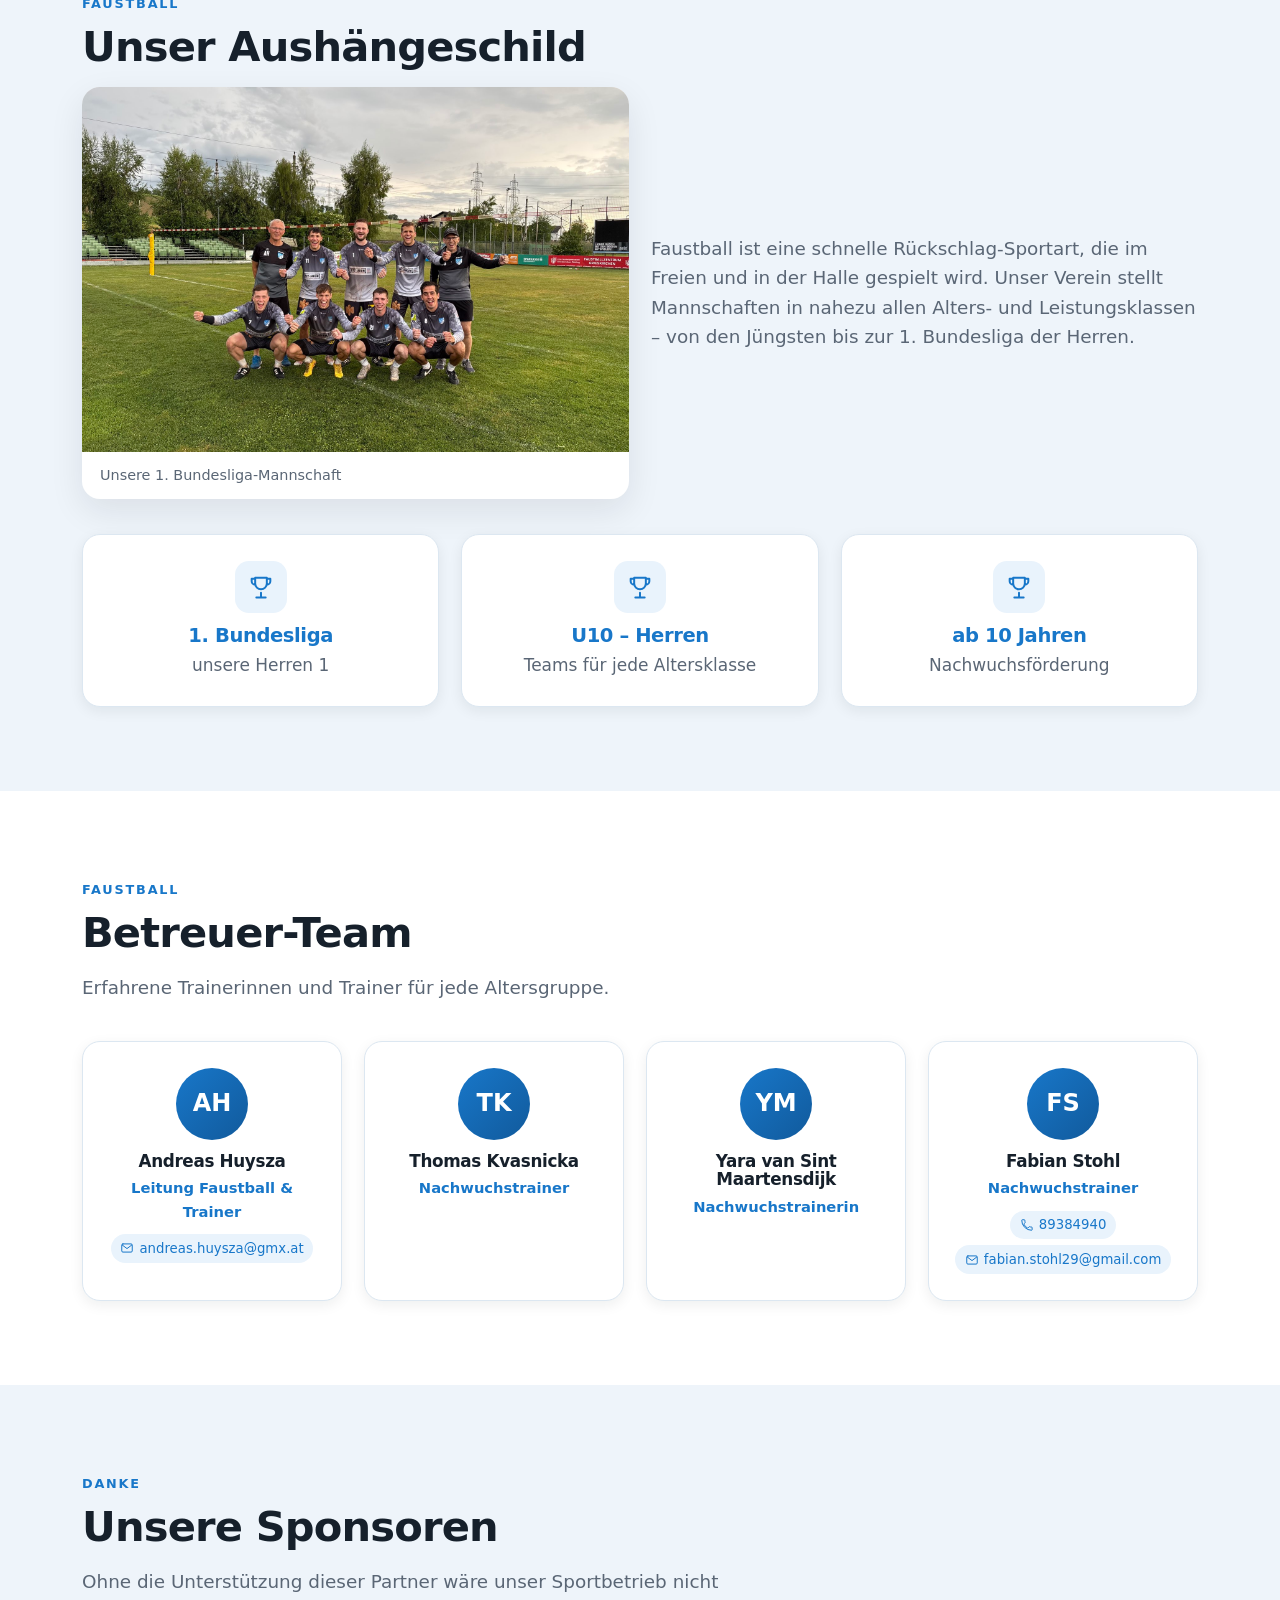
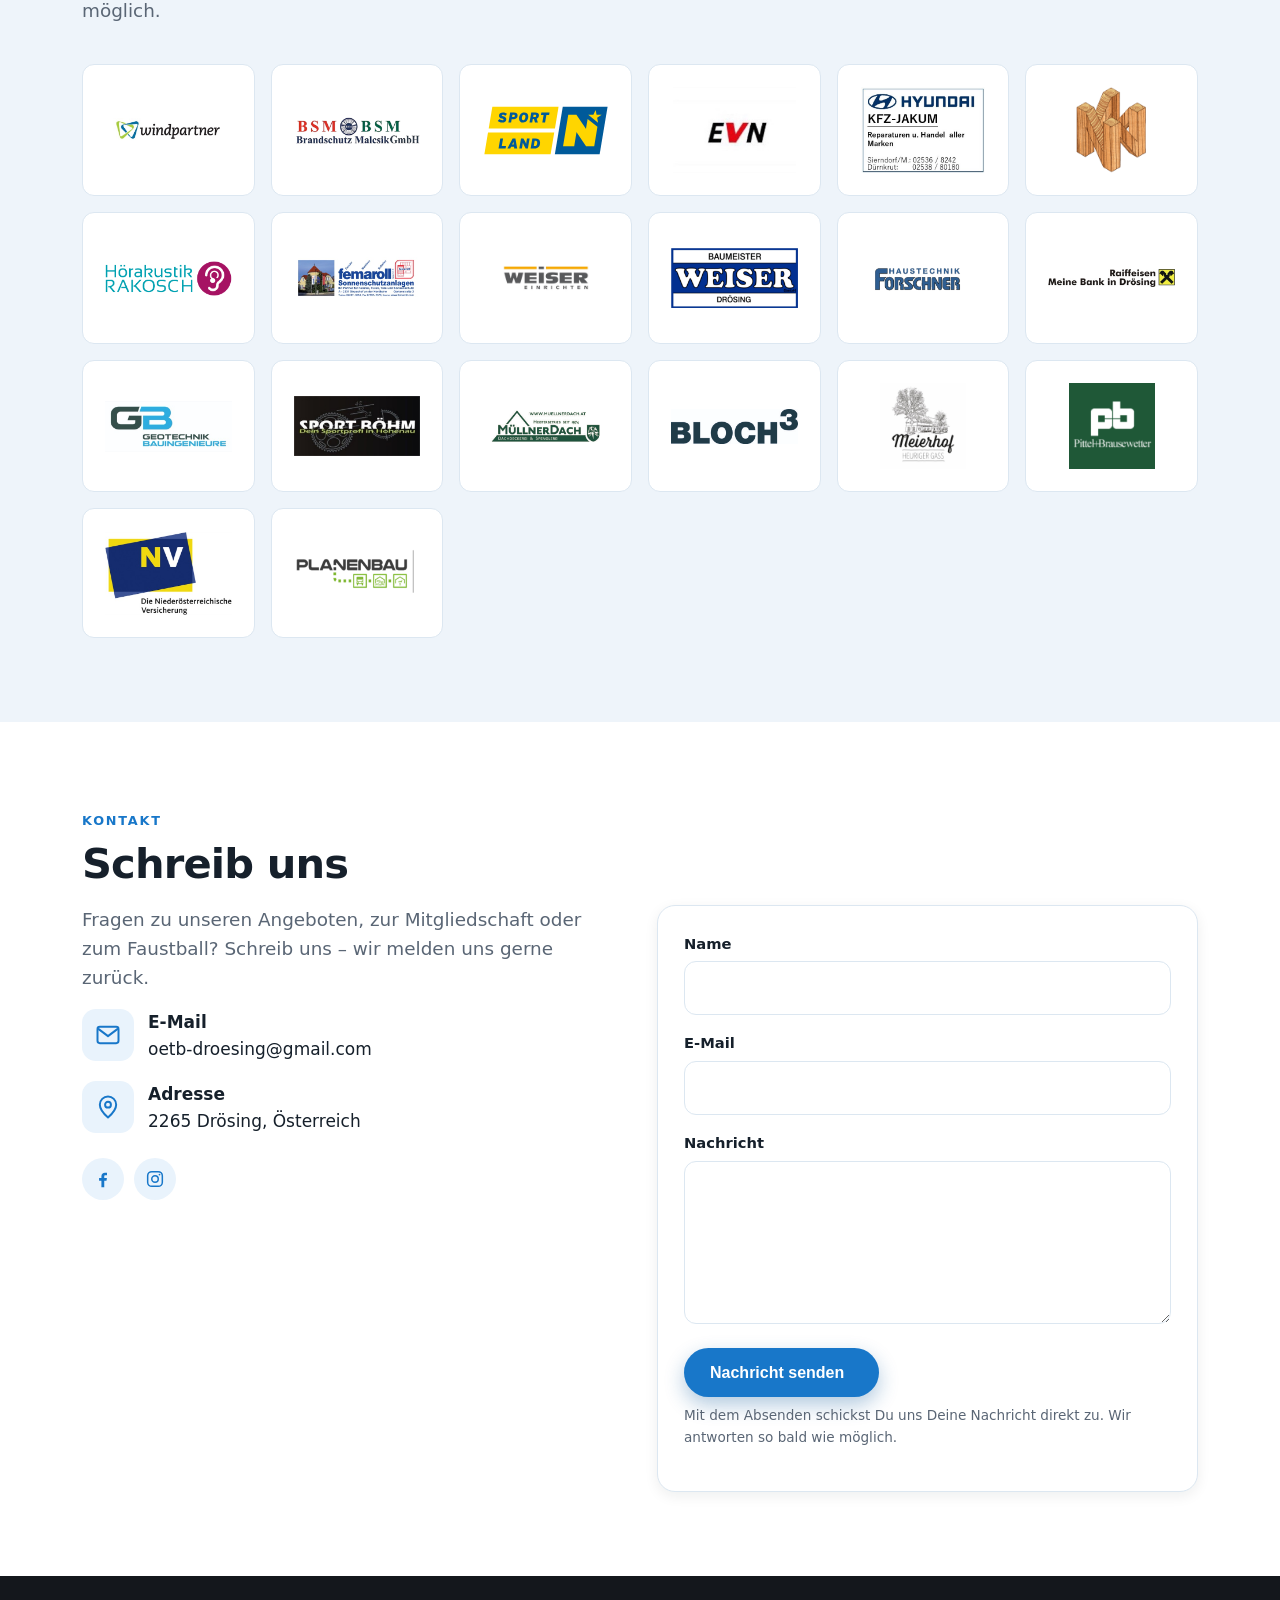
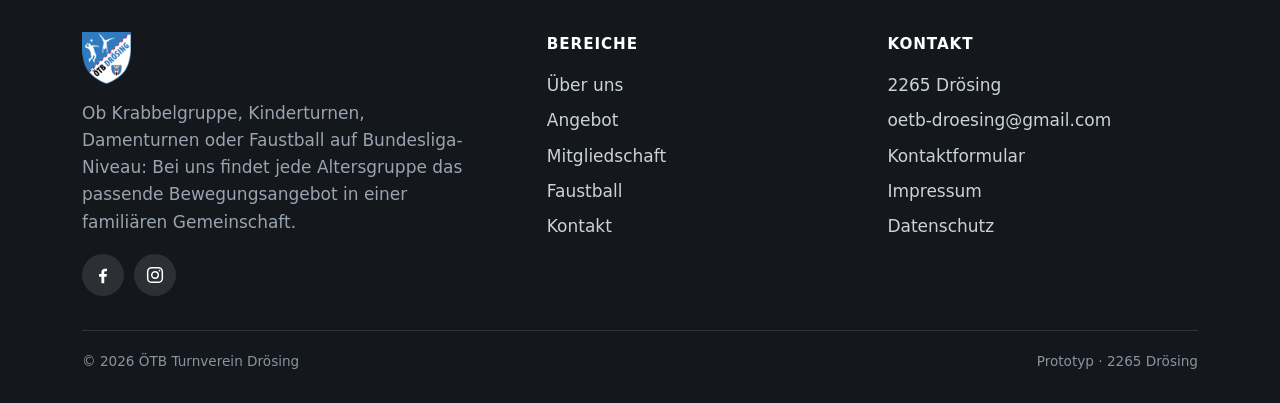
==== commit bb59b6c0: "Hallenplan" ====
--- a/index.html
+++ b/index.html
@@ -57,8 +57,7 @@
         <h2>Für jede Altersgruppe das Richtige</h2>
         <p class="lead">Von der Krabbelgruppe bis zum Wettkampfsport – finde dein Training.</p>
         <div data-render="angebote" style="margin-bottom:2.6rem"></div>
-        <h3 style="margin-bottom:.3rem">Turnhallenbelegung</h3>
-        <p class="muted" data-text="hallenplan.zeitraum" style="margin-bottom:1rem"></p>
+        <h3 style="margin-bottom:1rem">Turnhallenbelegung</h3>
         <div data-render="hallenplan"></div>
       </div>
     </section>
--- a/assets/styles.css
+++ b/assets/styles.css
@@ -237,23 +237,24 @@
 .price-highlight td{ background:var(--accent-soft); }
 
 /* Turnhallenbelegung */
-.table-scroll{ overflow-x:auto; border:1px solid var(--line); border-radius:var(--radius); }
-.table-scroll table.data{ margin:0; }
-.hallenplan td{ white-space:nowrap; }
-.hallenplan td:last-child{ white-space:normal; width:99%; }
-.hallenplan tr.tag-start td{ border-top:2px solid var(--accent-soft); }
-.hallenplan tr.tag-start:first-child td{ border-top:0; }
-.hallenplan td:first-child{ color:var(--ink); }
-
-/* Wochenplan */
-.week{ display:grid; grid-template-columns:repeat(auto-fit,minmax(150px,1fr)); gap:14px; }
-.day{ background:#fff; border:1px solid var(--line); border-radius:var(--radius-sm); padding:16px; }
-.day h4{ margin:0 0 .6rem; font-size:.85rem; text-transform:uppercase; letter-spacing:.06em;
-  color:var(--muted); }
-.day .slot{ font-size:.9rem; padding:.5rem 0; border-top:1px dashed var(--line); }
-.day .slot:first-of-type{ border-top:0; }
-.day .slot b{ display:block; }
-.day .slot span{ color:var(--muted); font-size:.82rem; }
+.plan-grid{ display:grid; grid-template-columns:repeat(auto-fit,minmax(240px,1fr)); gap:20px; }
+.plan-day h4{
+  display:flex; align-items:center; gap:.55rem; margin:0 0 1rem; padding-bottom:.8rem;
+  border-bottom:2px solid var(--accent-soft); font-size:1.05rem; font-weight:800; color:var(--ink);
+}
+.plan-day h4 svg{ width:19px; height:19px; color:var(--accent); flex:0 0 auto; }
+.plan-row{
+  display:flex; align-items:baseline; gap:.7rem; padding:.5rem 0; border-top:1px dashed var(--line);
+}
+.plan-row:first-of-type{ border-top:0; padding-top:0; }
+.plan-time{
+  display:inline-flex; align-items:center; gap:.32rem; flex:0 0 auto; font-size:.82rem; font-weight:700;
+  color:var(--accent-dark); background:var(--accent-soft); padding:.28rem .6rem; border-radius:999px;
+  white-space:nowrap;
+}
+.plan-time svg{ width:13px; height:13px; }
+.plan-time--flex{ color:var(--muted); background:var(--bg-soft); font-style:italic; font-weight:600; }
+.plan-group{ font-size:.92rem; color:var(--ink); font-weight:600; }
 
 /* --- Faustball ------------------------------------------------------ */
 .team{ }
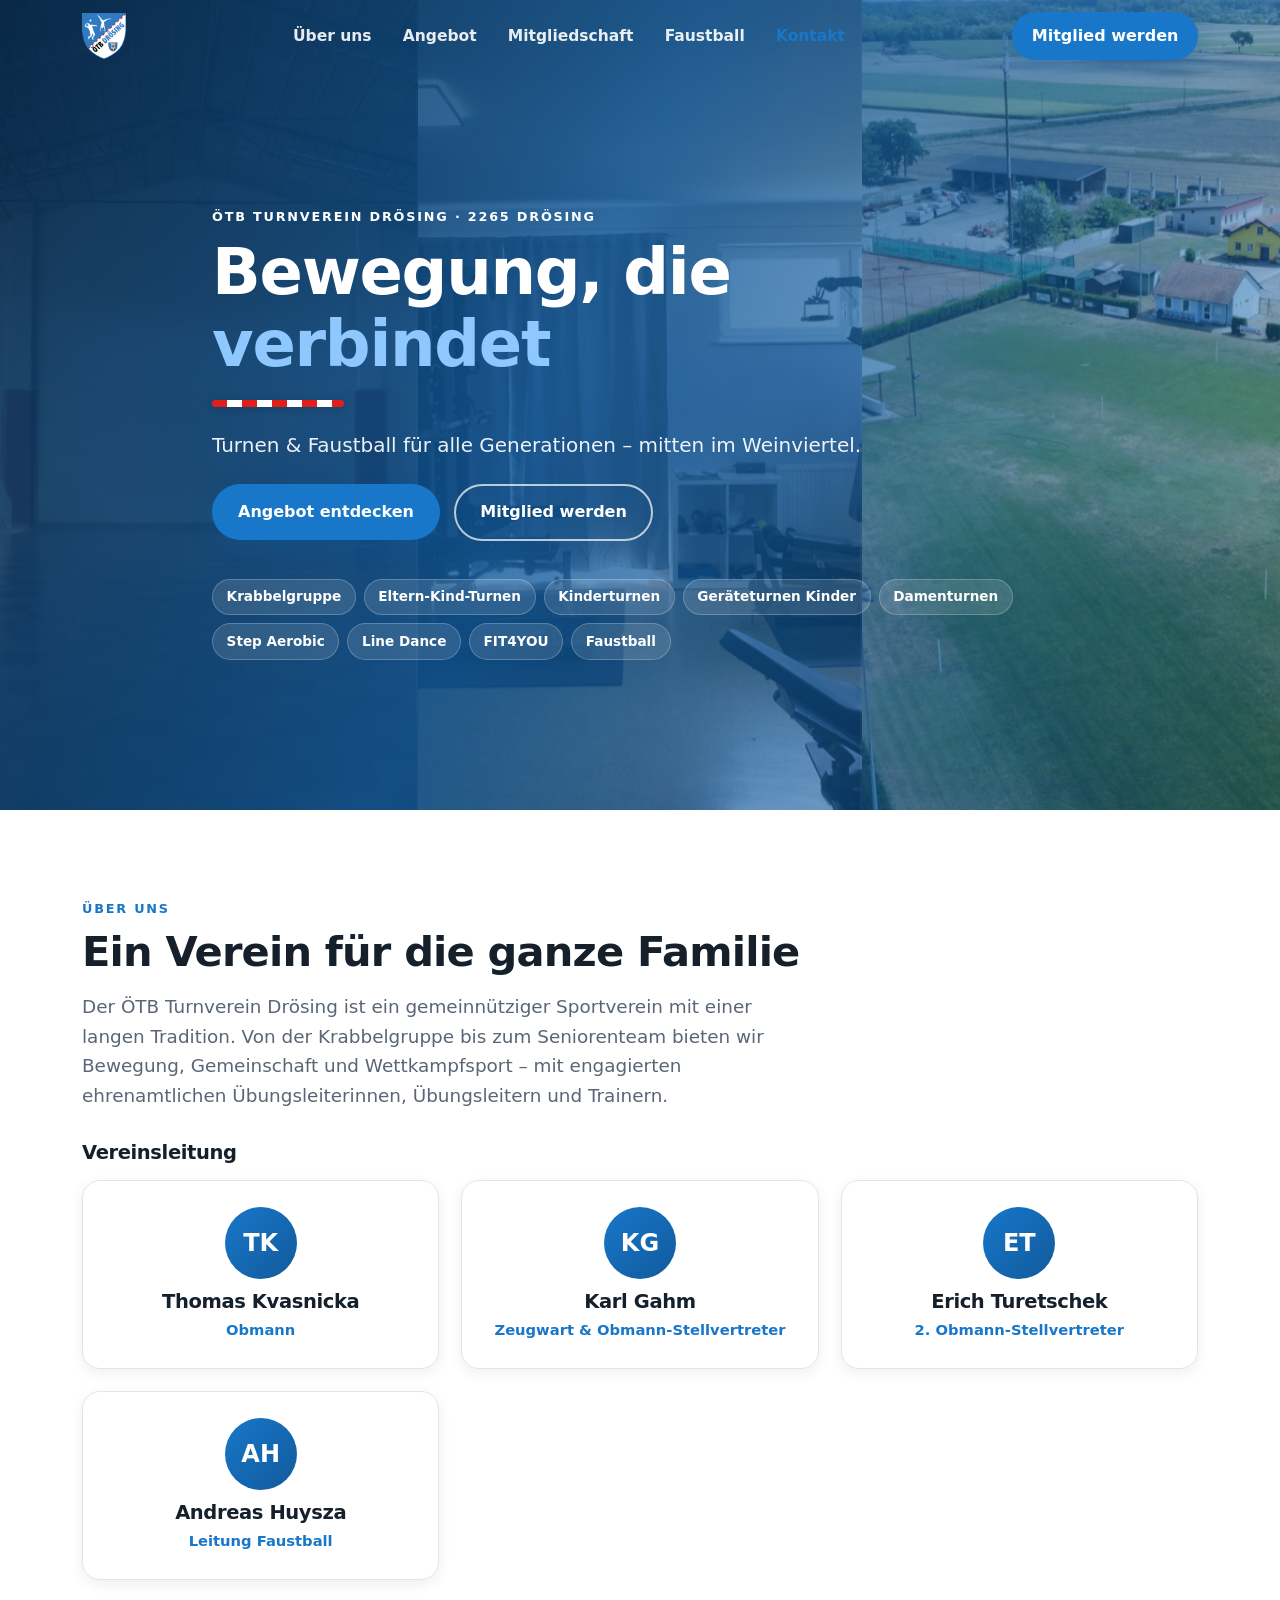
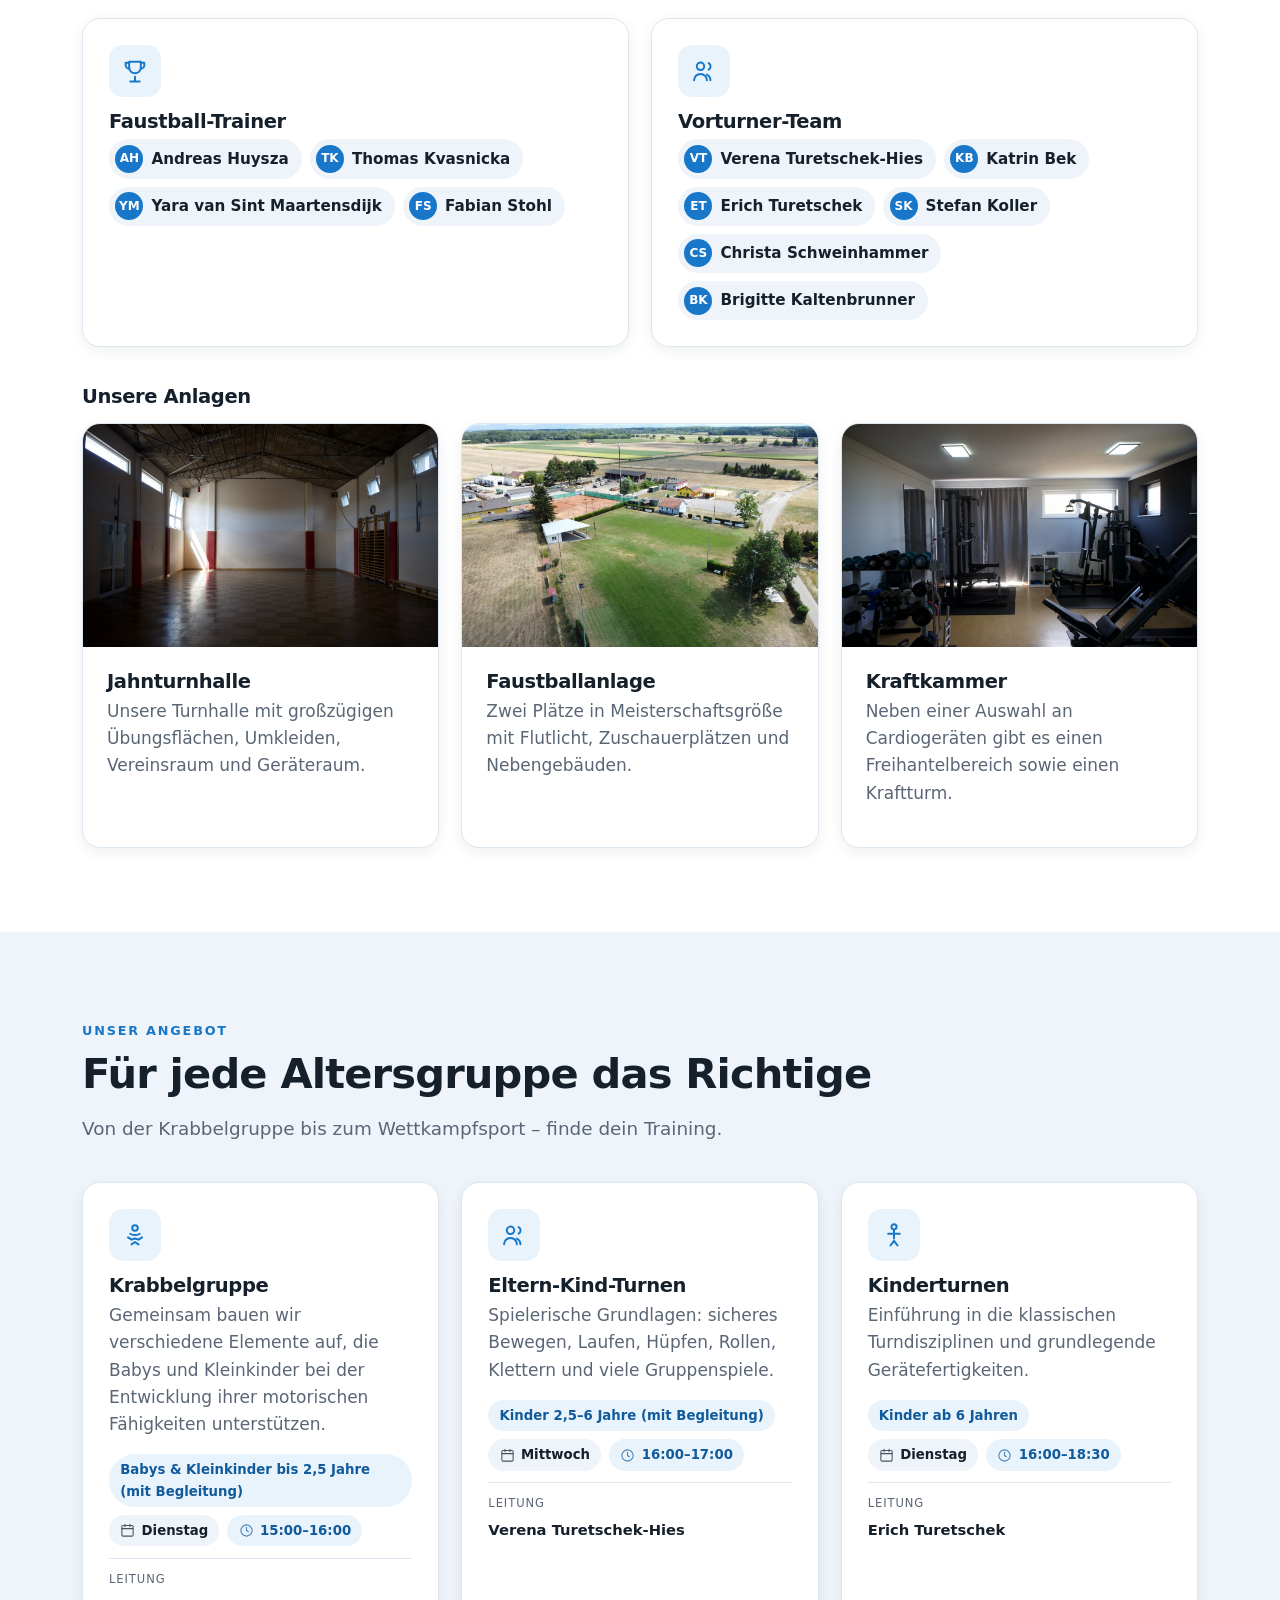
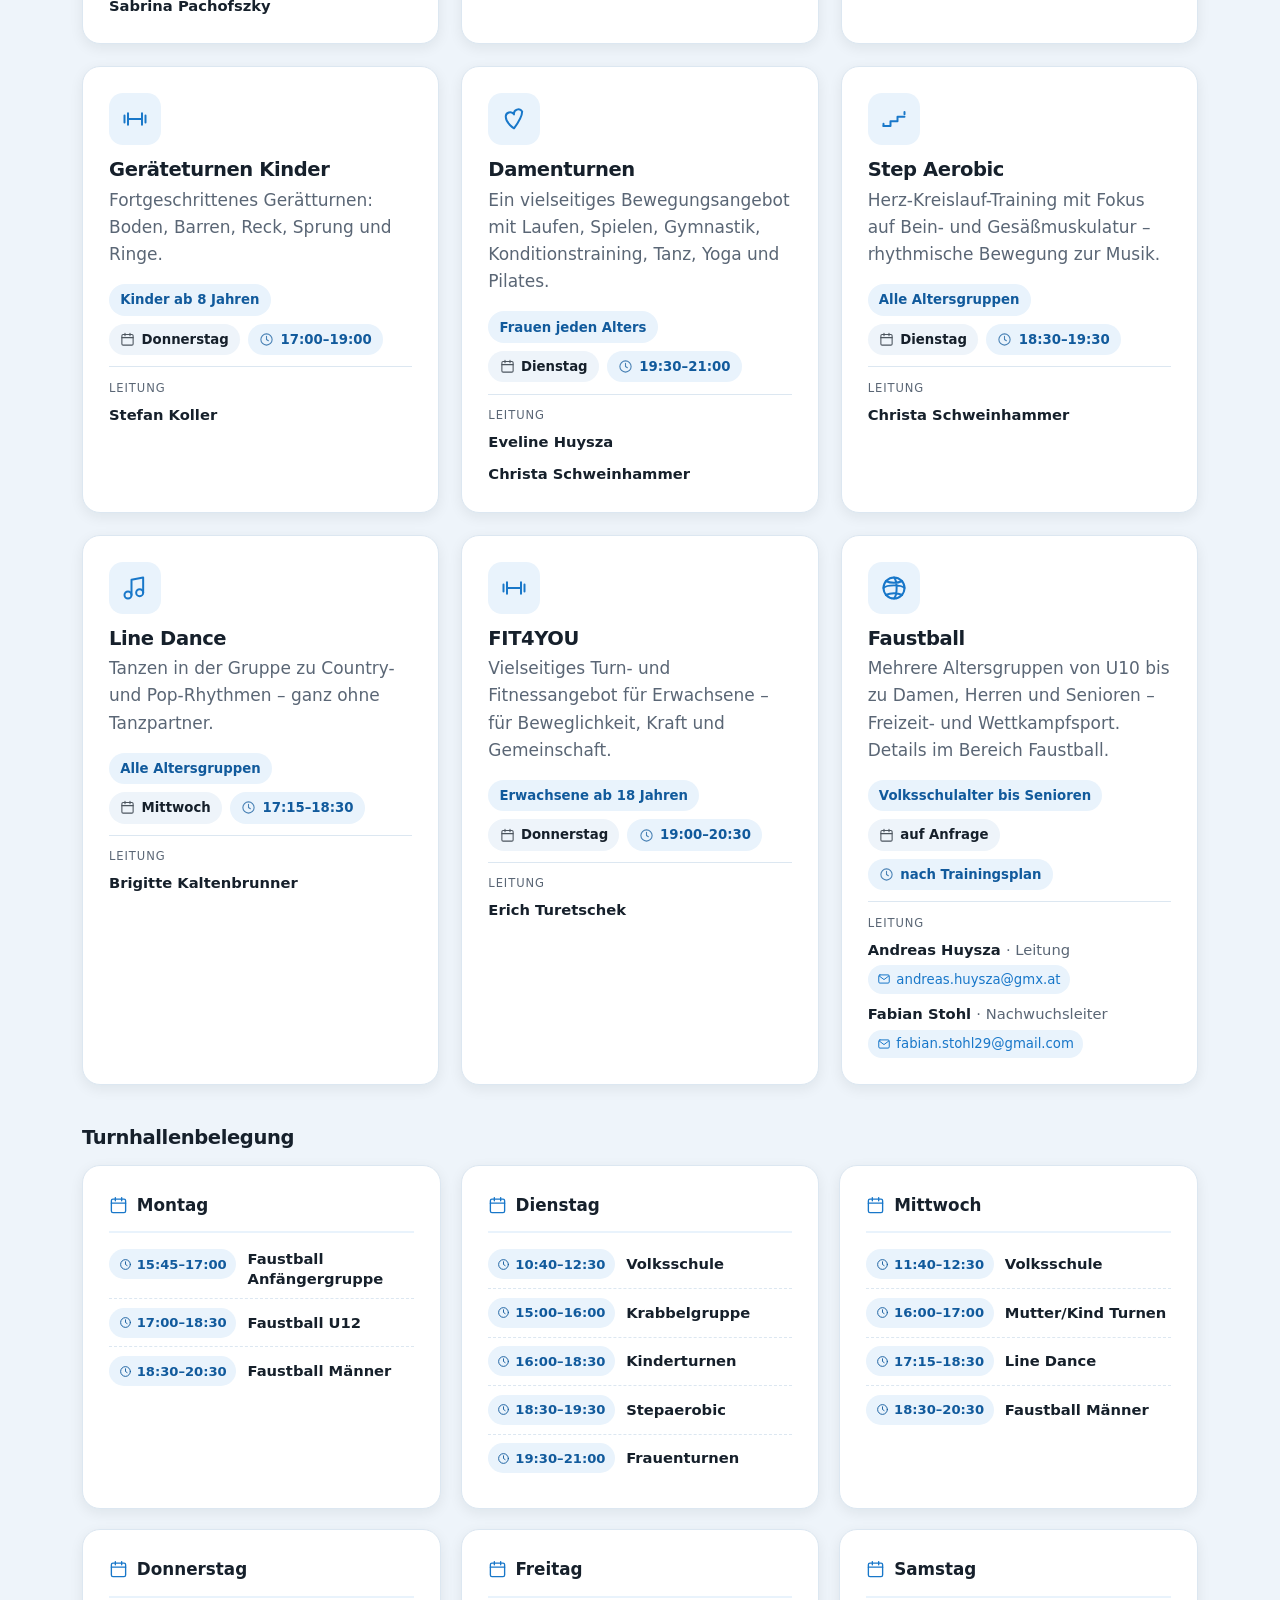
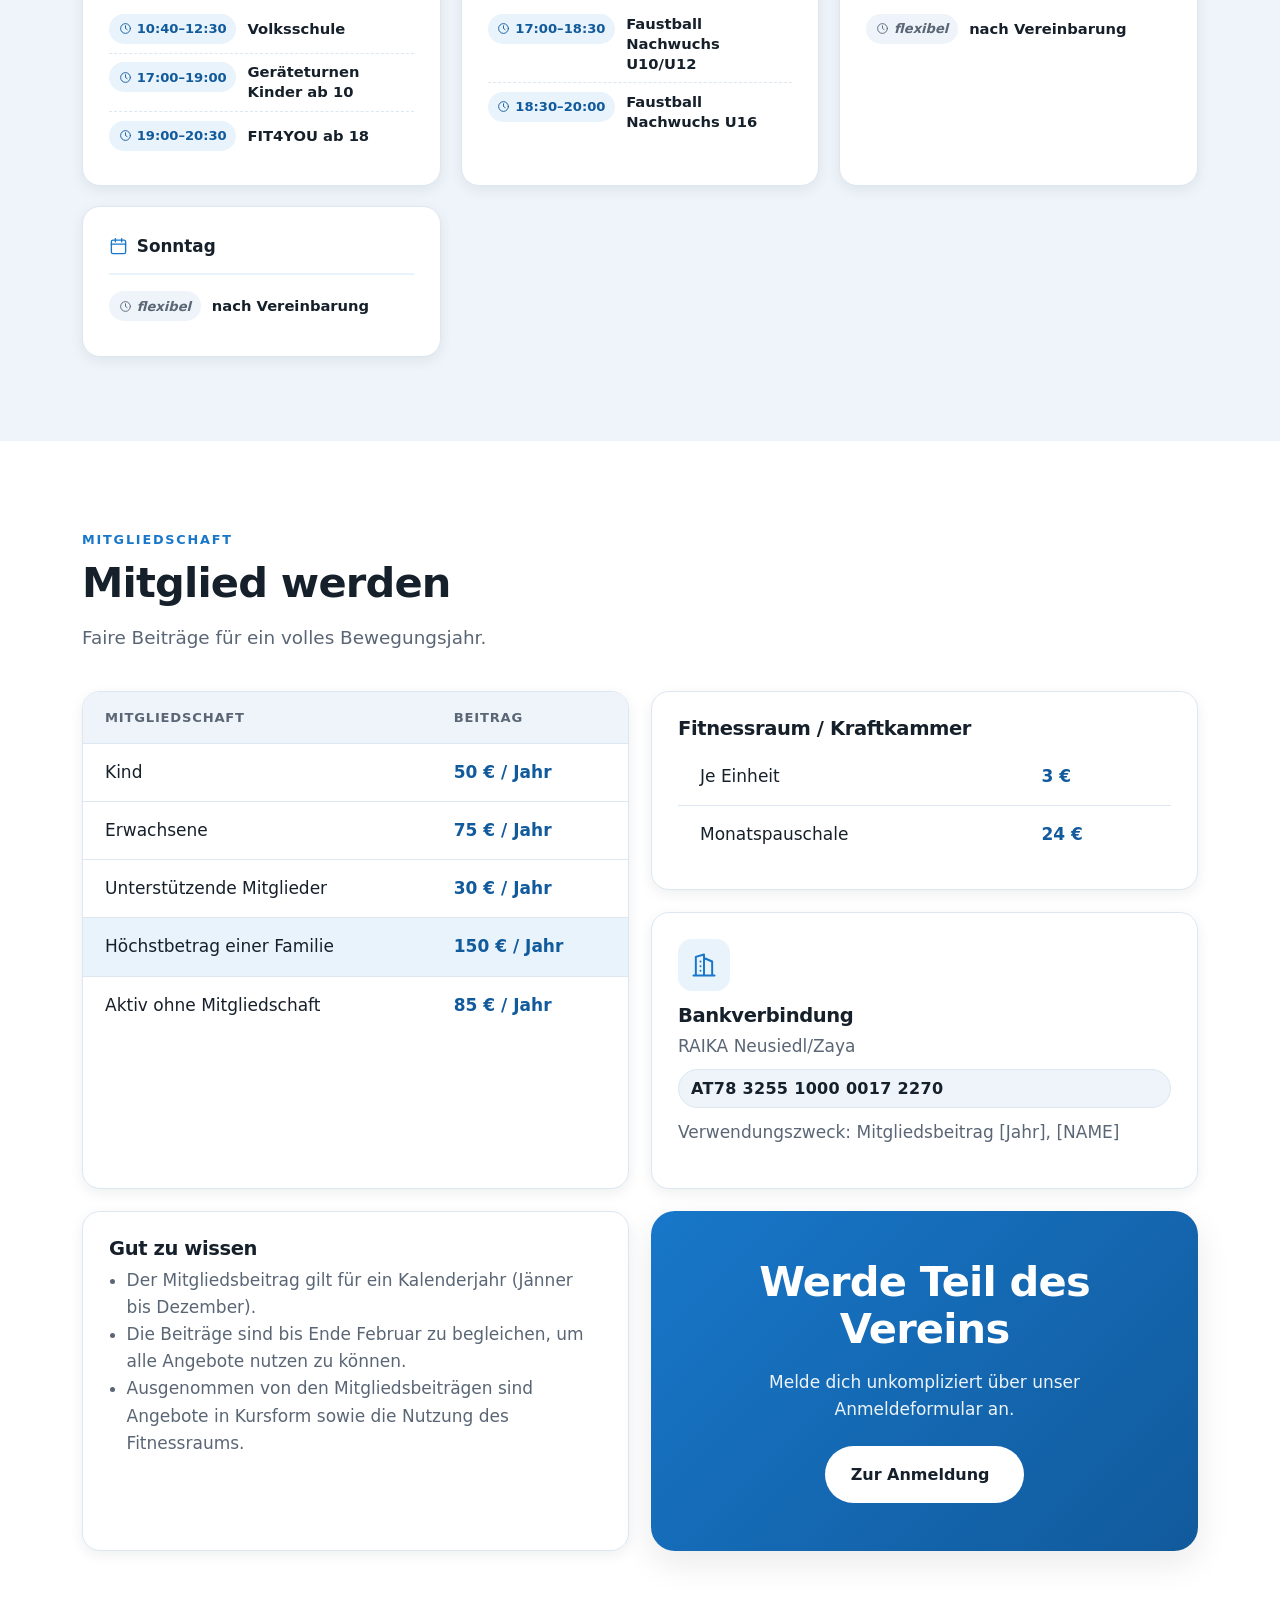
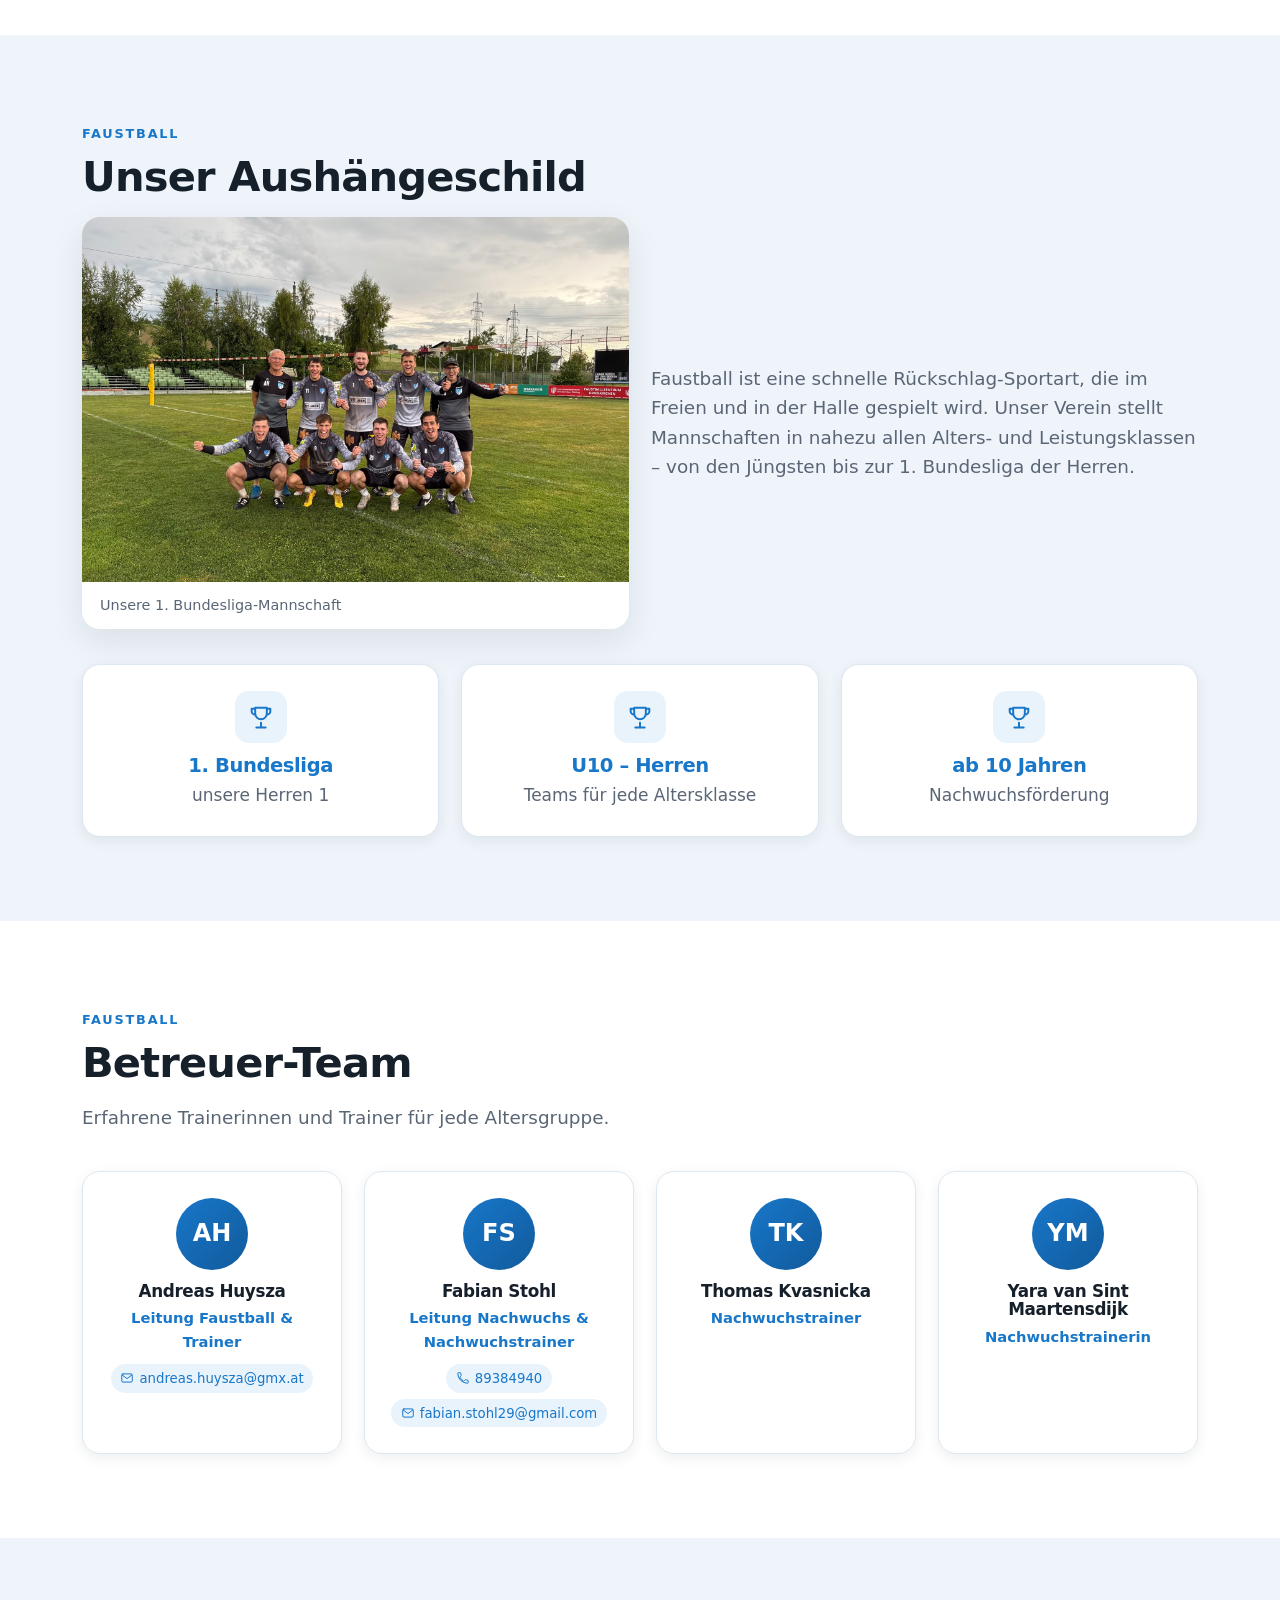
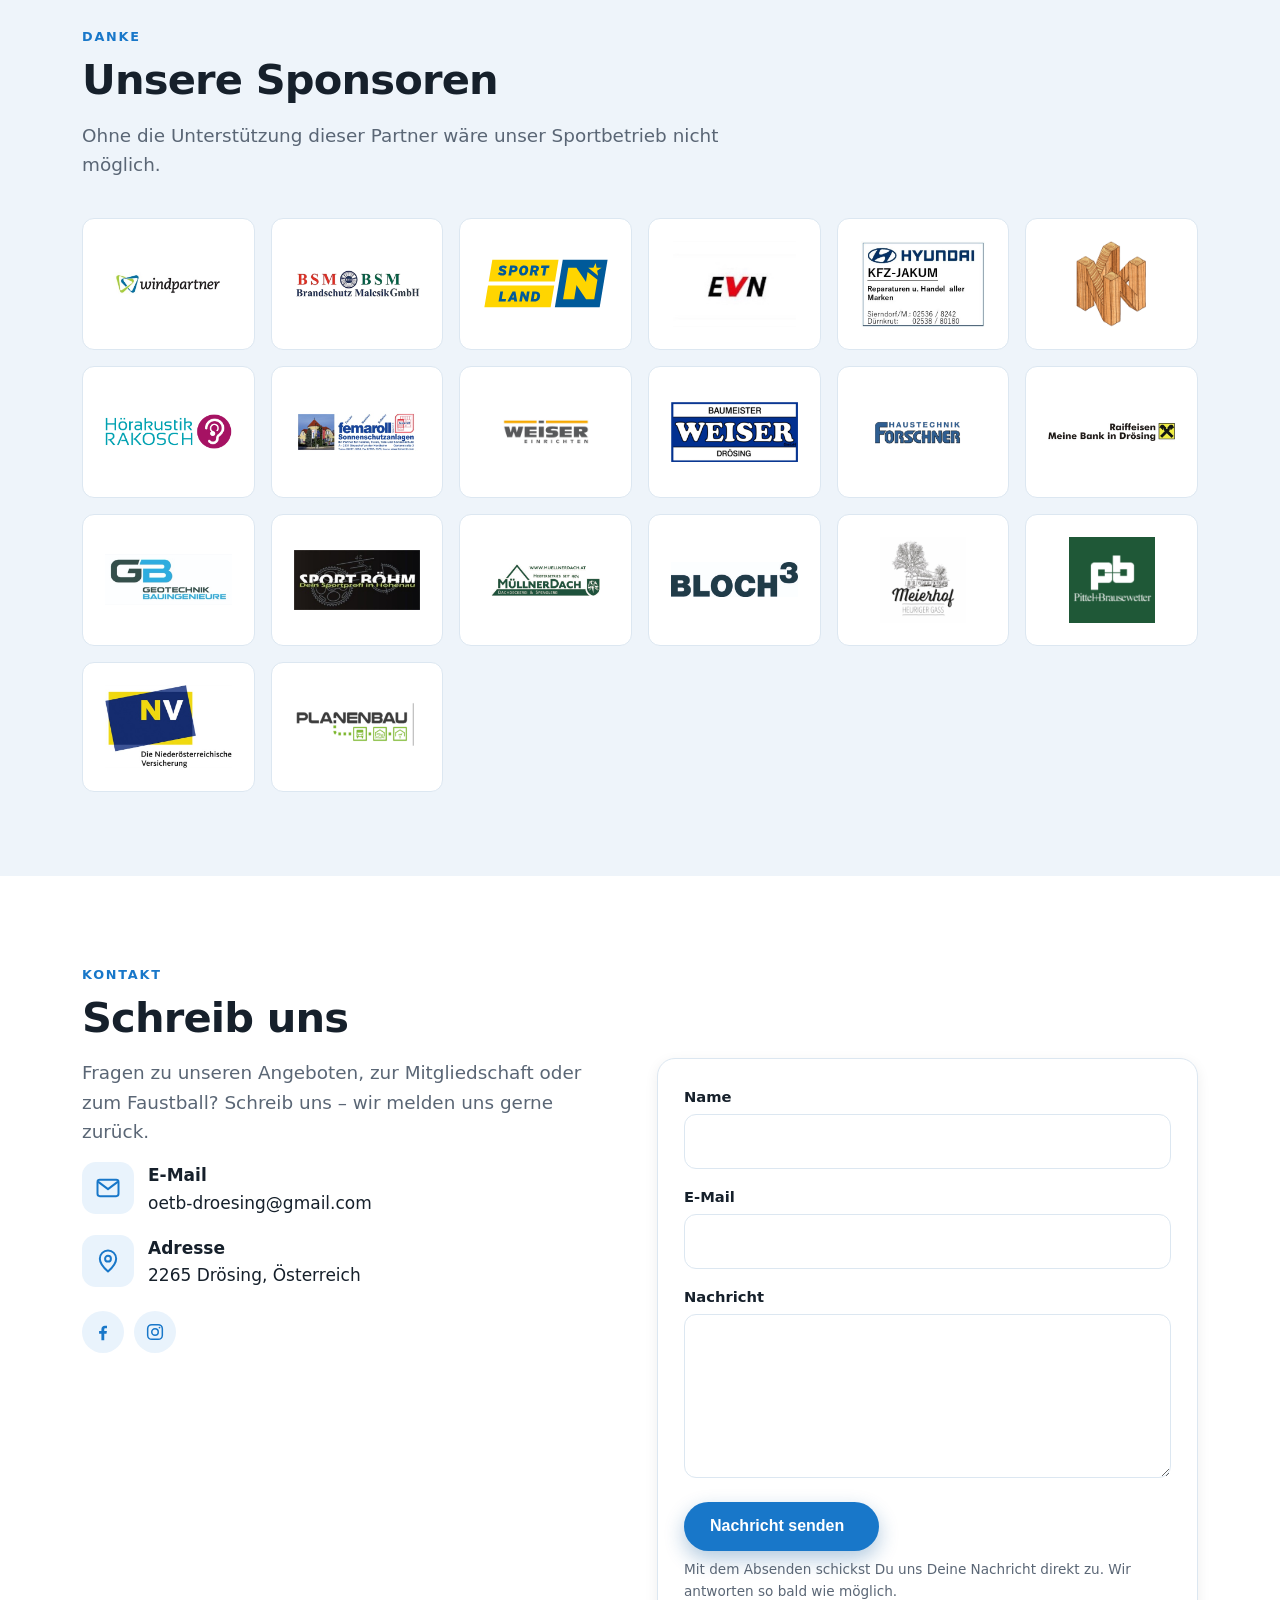
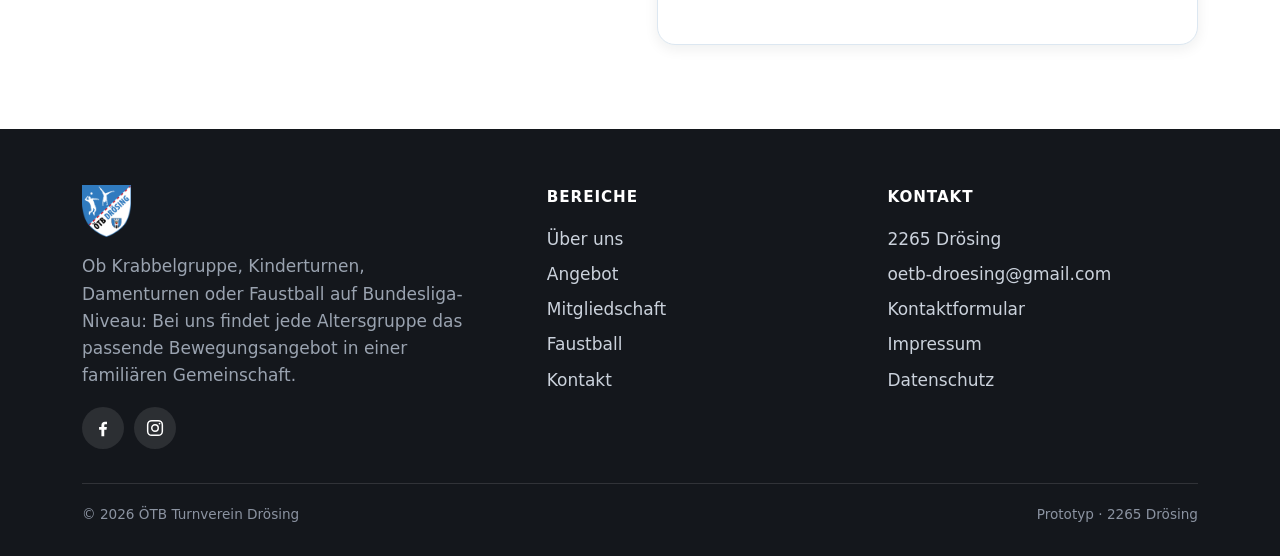
==== commit 848f1607: "Titelbild-Pillen dynamisch, Hallenplan-Fix, Drohnenfoto" ====
--- a/index.html
+++ b/index.html
@@ -29,10 +29,7 @@
           <a class="btn btn-primary" href="#angebot">Angebot entdecken</a>
           <a class="btn btn-outline-light" href="#mitgliedschaft">Mitglied werden</a>
         </div>
-        <div class="hero-badges">
-          <span>Kinderturnen</span><span>Damenturnen</span><span>Faustball</span>
-          <span>Geräteturnen</span><span>Kraftkammer</span><span>Line Dance</span>
-        </div>
+        <div class="hero-badges" data-render="heroBadges"></div>
       </div>
     </header>
 
--- a/assets/styles.css
+++ b/assets/styles.css
@@ -237,14 +237,15 @@
 .price-highlight td{ background:var(--accent-soft); }
 
 /* Turnhallenbelegung */
-.plan-grid{ display:grid; grid-template-columns:repeat(auto-fit,minmax(240px,1fr)); gap:20px; }
+.plan-grid{ display:grid; grid-template-columns:repeat(auto-fit,minmax(270px,1fr)); gap:20px; }
 .plan-day h4{
   display:flex; align-items:center; gap:.55rem; margin:0 0 1rem; padding-bottom:.8rem;
   border-bottom:2px solid var(--accent-soft); font-size:1.05rem; font-weight:800; color:var(--ink);
 }
 .plan-day h4 svg{ width:19px; height:19px; color:var(--accent); flex:0 0 auto; }
 .plan-row{
-  display:flex; align-items:baseline; gap:.7rem; padding:.5rem 0; border-top:1px dashed var(--line);
+  display:flex; align-items:flex-start; flex-wrap:wrap; gap:.35rem .7rem; padding:.55rem 0;
+  border-top:1px dashed var(--line);
 }
 .plan-row:first-of-type{ border-top:0; padding-top:0; }
 .plan-time{
@@ -254,7 +255,10 @@
 }
 .plan-time svg{ width:13px; height:13px; }
 .plan-time--flex{ color:var(--muted); background:var(--bg-soft); font-style:italic; font-weight:600; }
-.plan-group{ font-size:.92rem; color:var(--ink); font-weight:600; }
+.plan-group{
+  flex:1 1 140px; min-width:0; font-size:.92rem; color:var(--ink); font-weight:600;
+  overflow-wrap:anywhere; line-height:1.35; align-self:center;
+}
 
 /* --- Faustball ------------------------------------------------------ */
 .team{ }
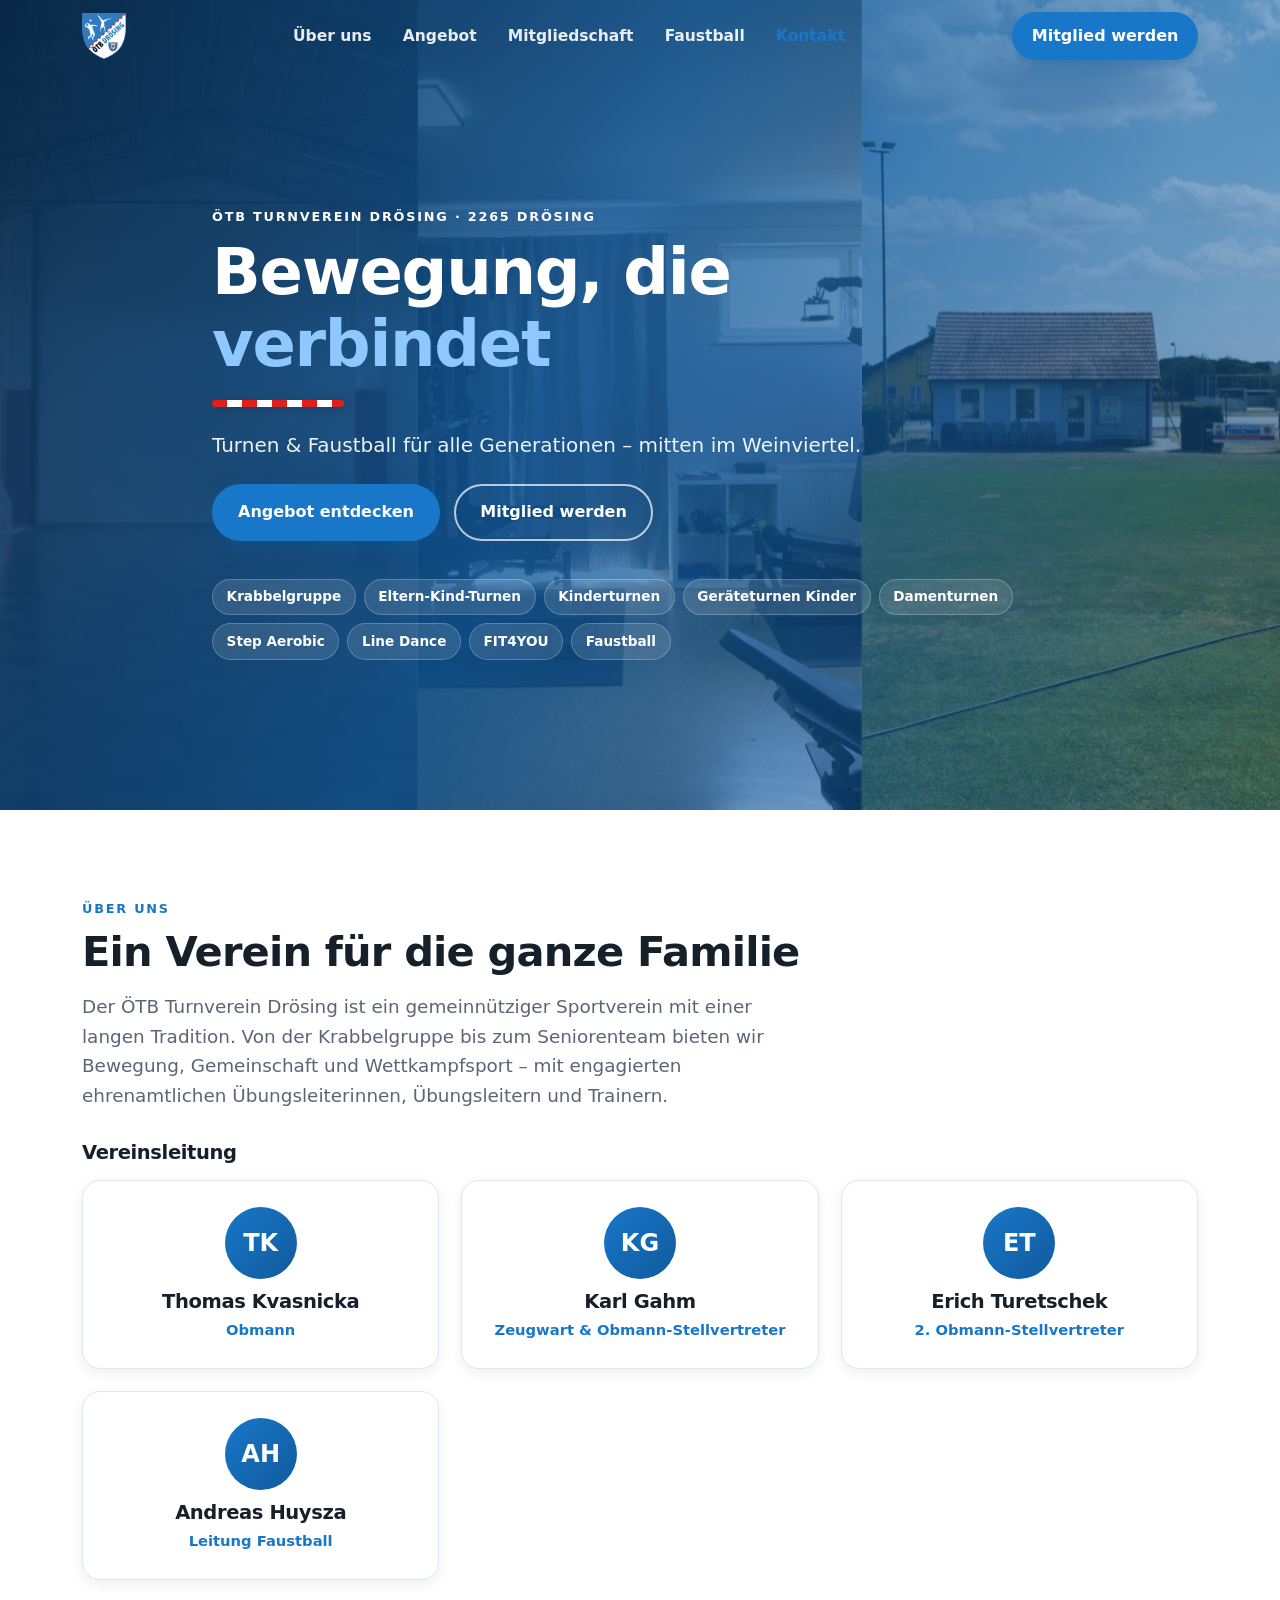
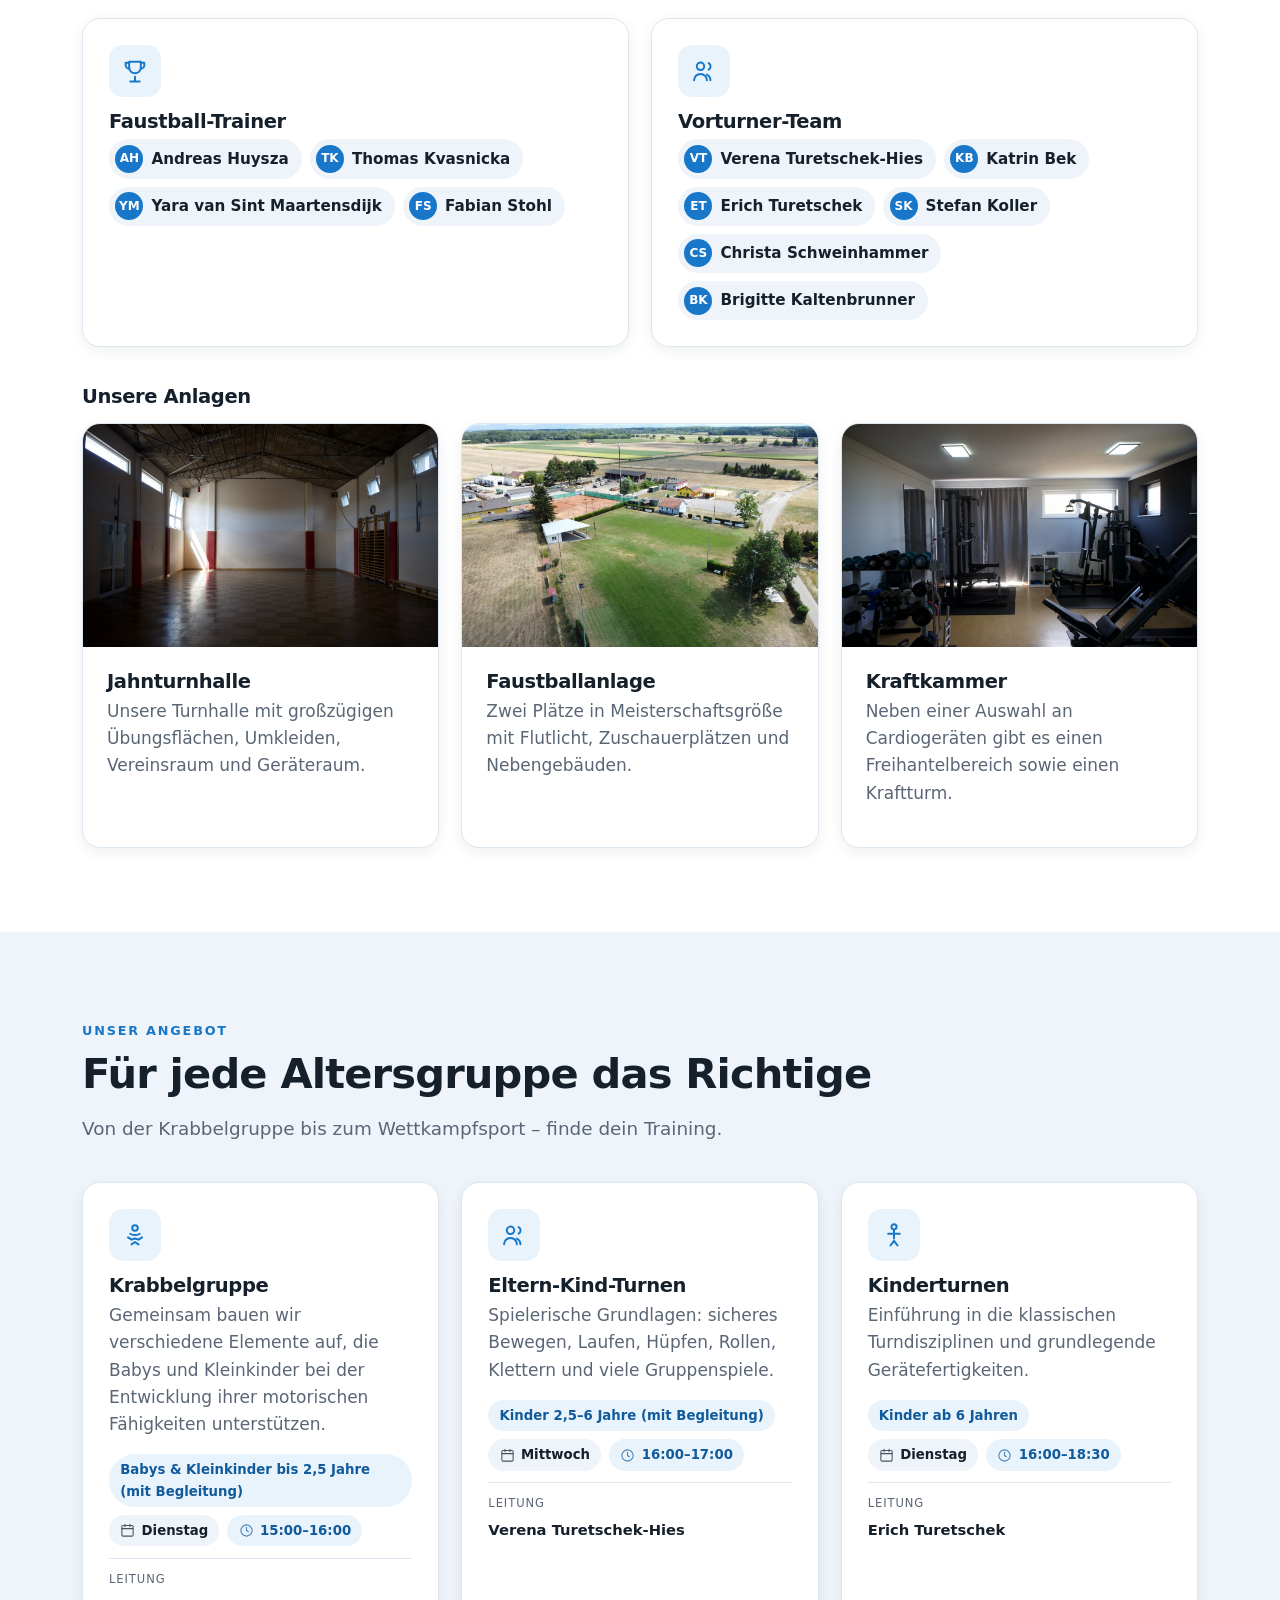
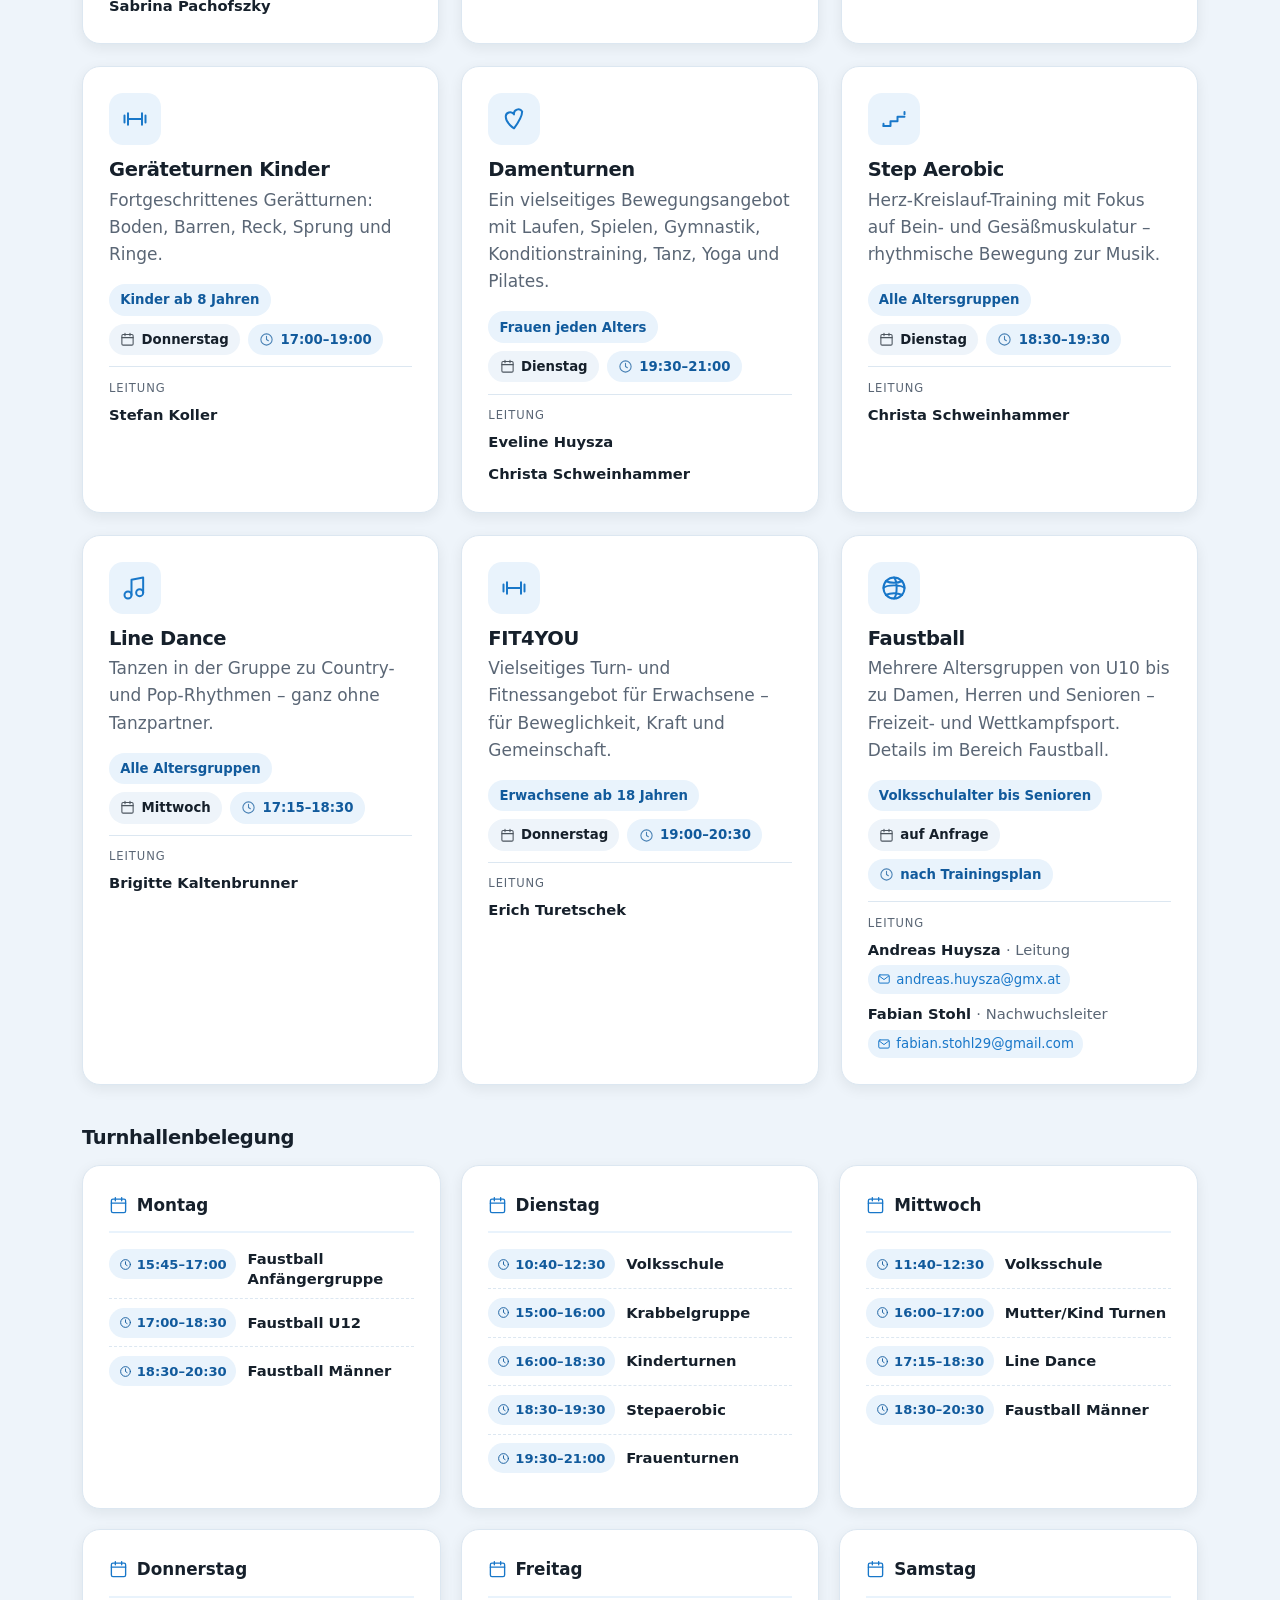
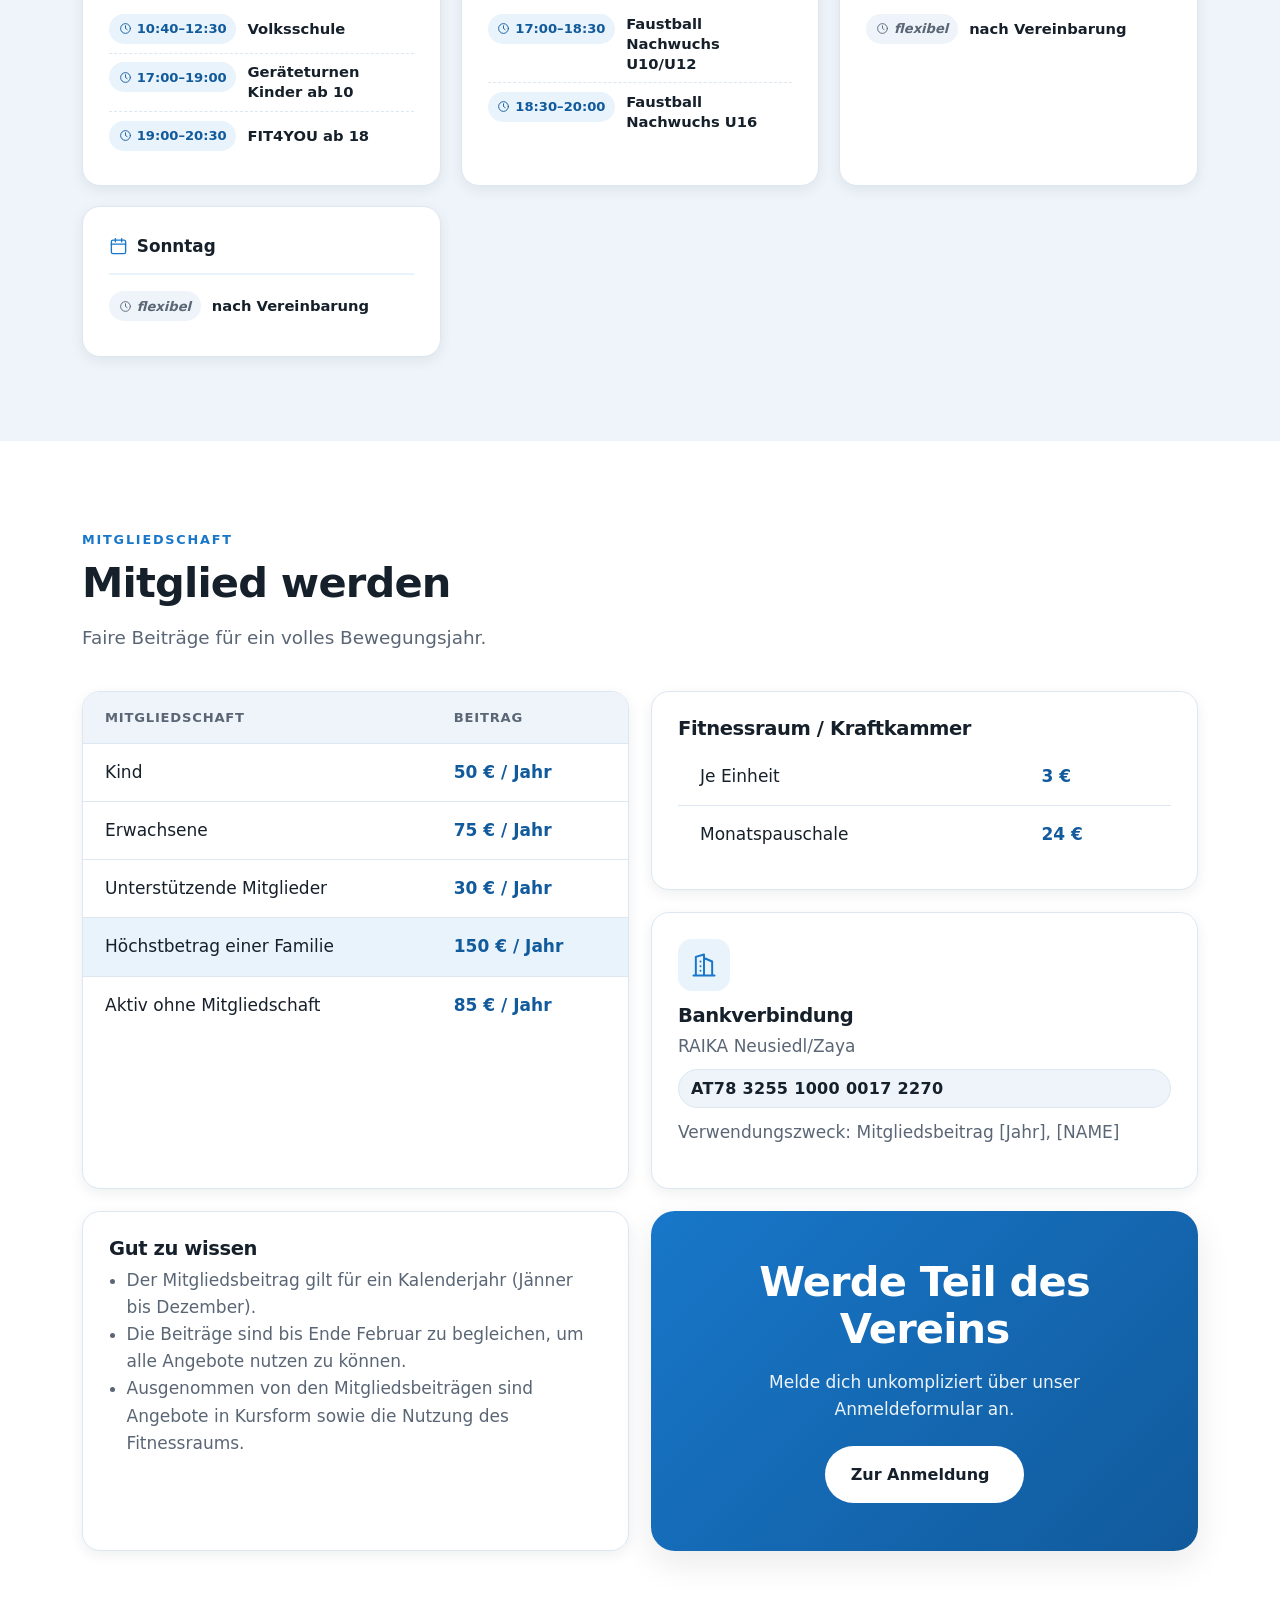
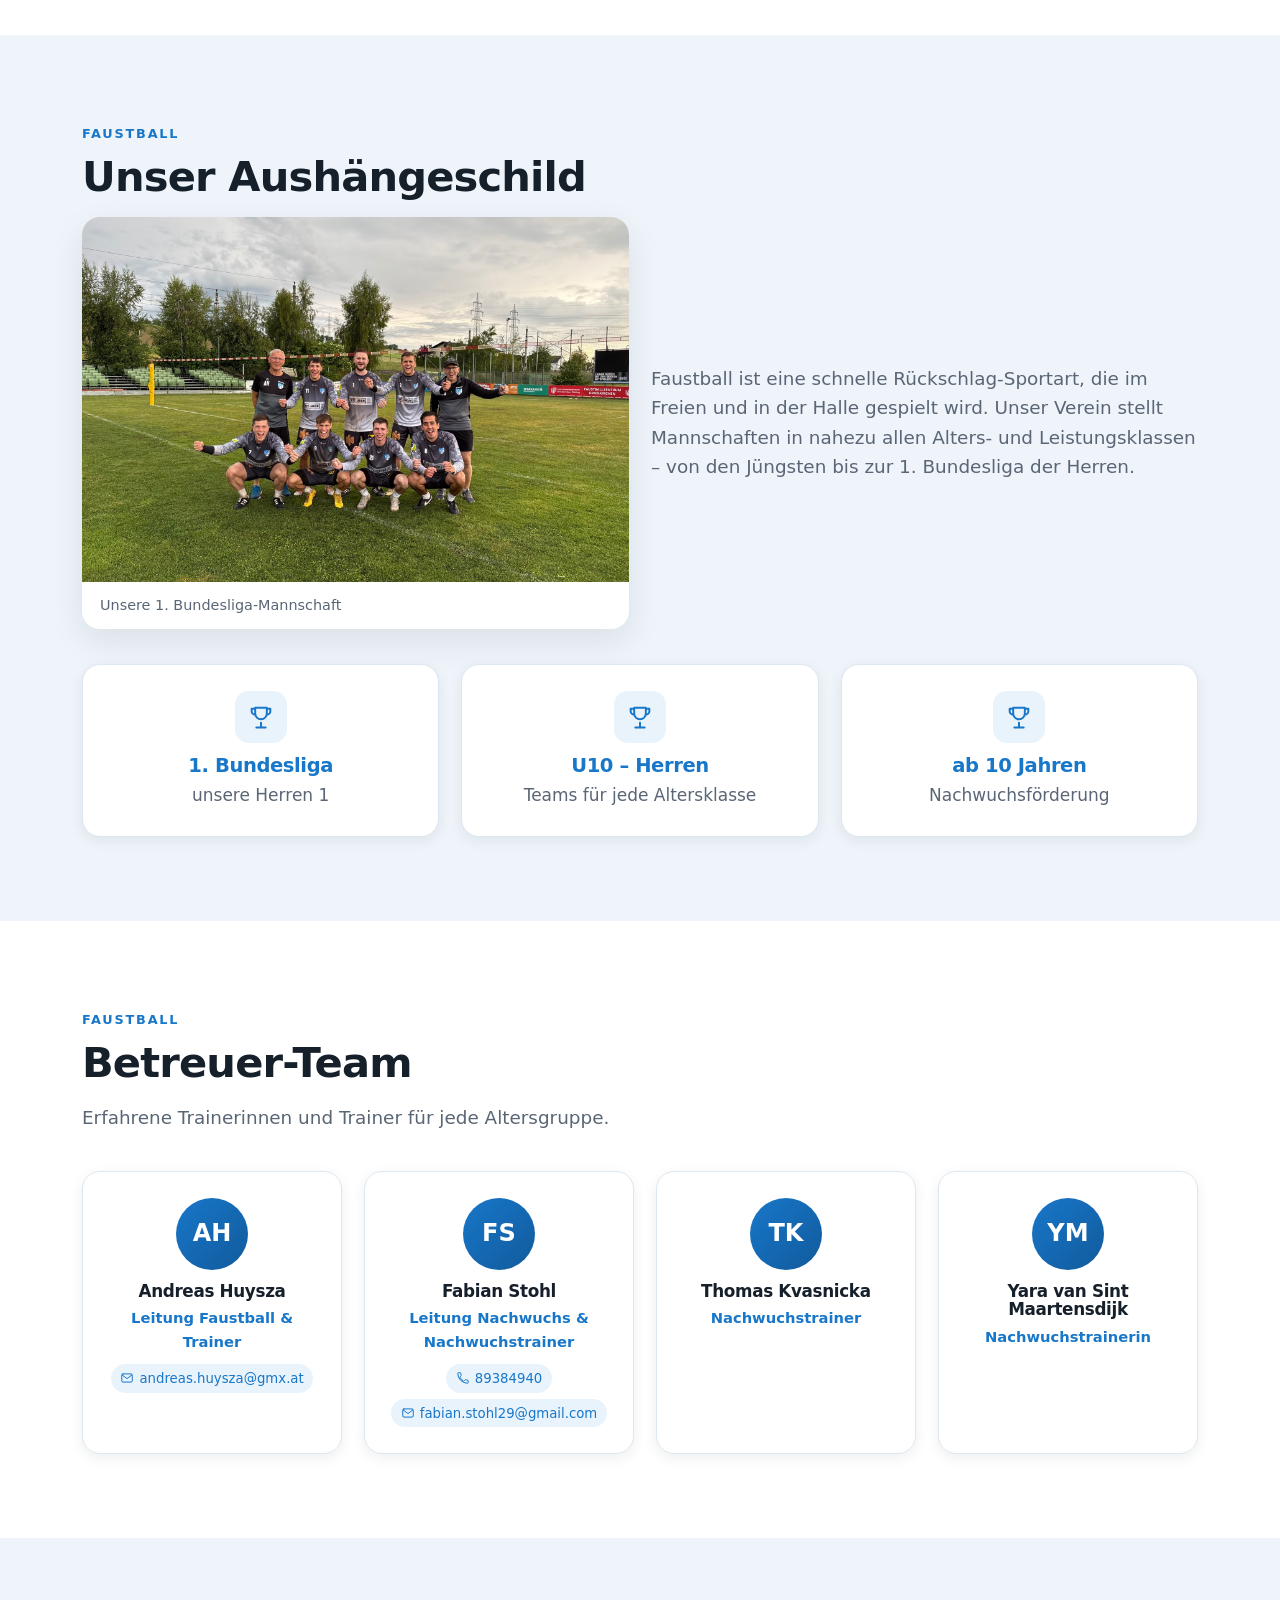
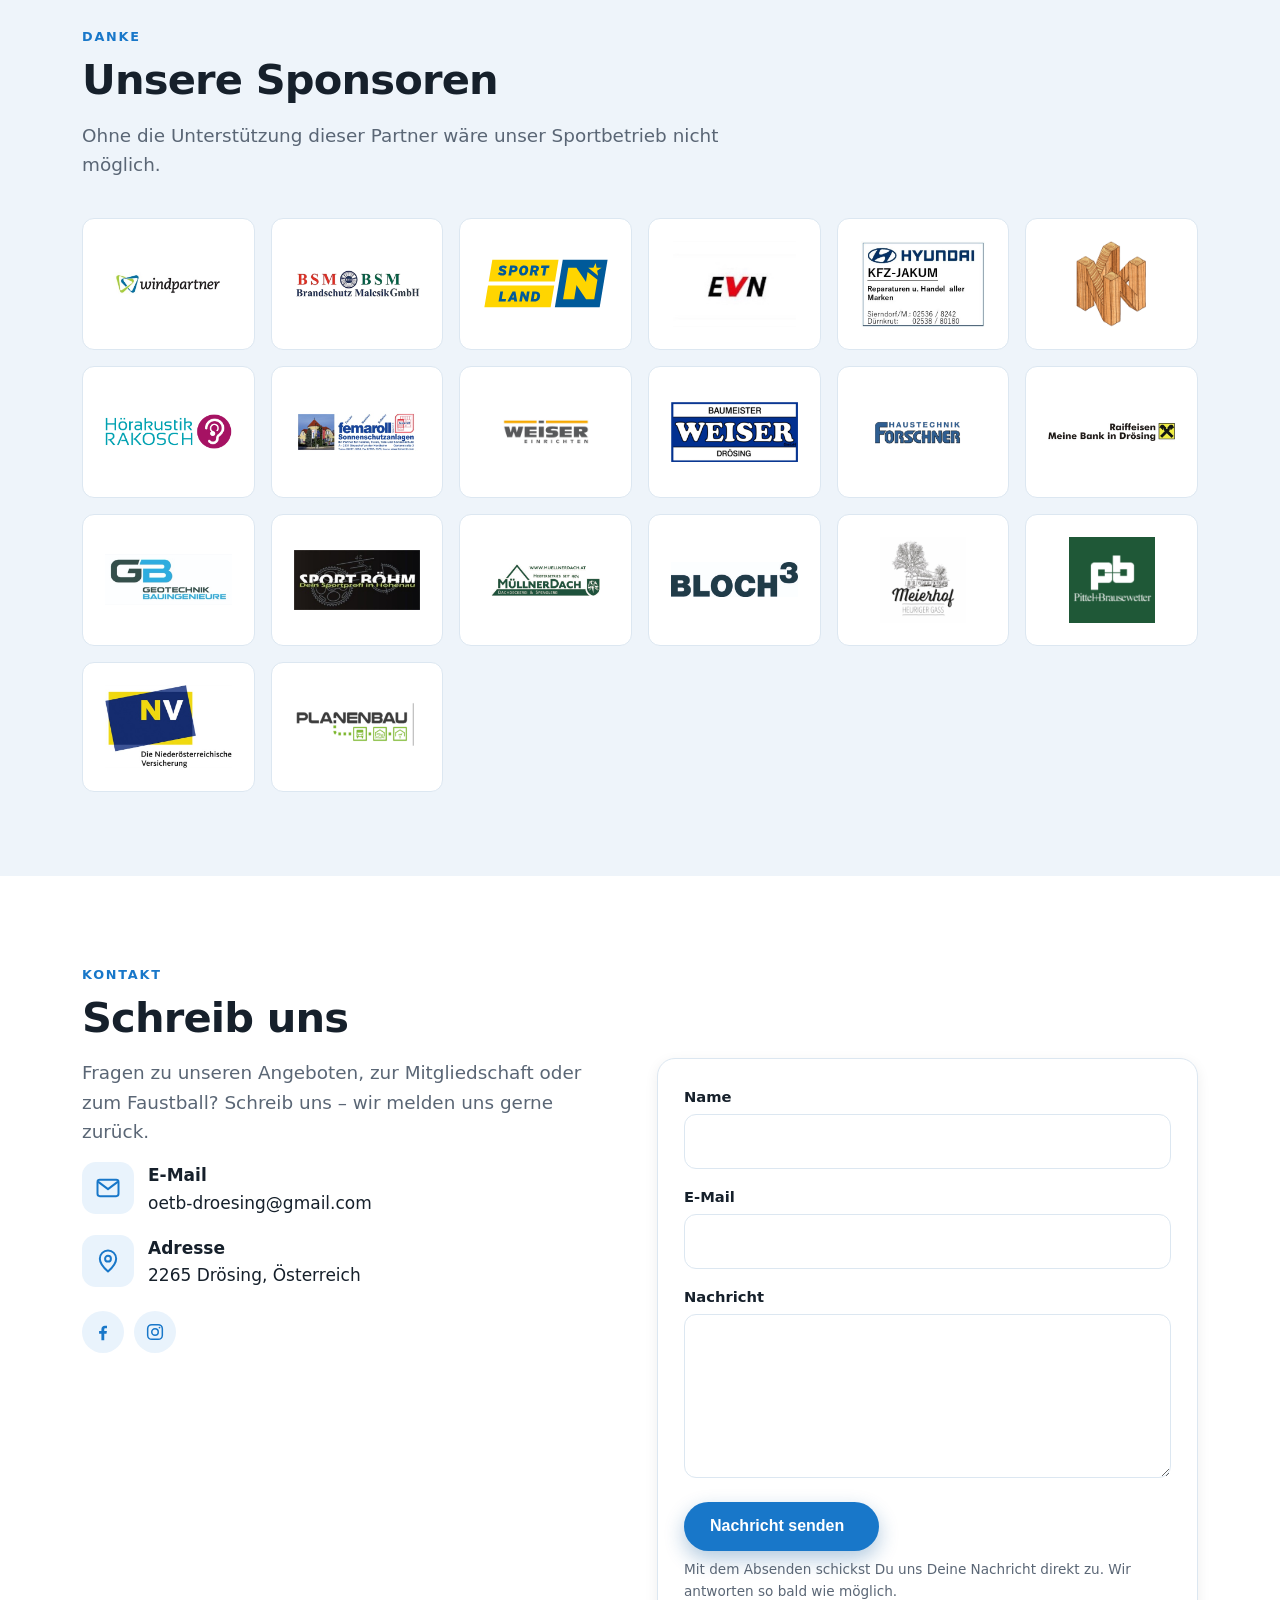
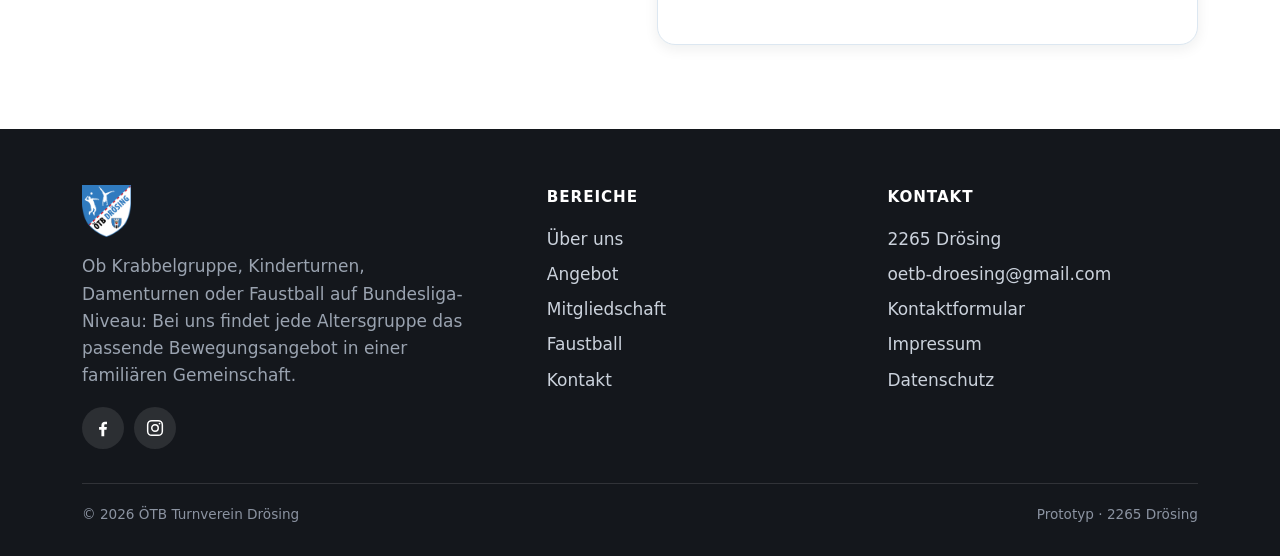
==== commit f1829664: "Titelbild wieder Bodenfoto, Drohnenfoto nur bei Anlage" ====
--- a/index.html
+++ b/index.html
@@ -18,7 +18,7 @@
       <div class="hero-collage" aria-hidden="true">
         <span style="background-image:url(assets/images/anlagen/turnhalle.jpg)"></span>
         <span style="background-image:url(assets/images/anlagen/kraftraum.jpg)"></span>
-        <span style="background-image:url(assets/images/anlagen/faustballplatz.jpg)"></span>
+        <span style="background-image:url(assets/images/anlagen/faustballplatz-hero.jpg)"></span>
       </div>
       <div class="container">
         <span class="eyebrow" style="color:#fff;opacity:.9">ÖTB Turnverein Drösing · 2265 Drösing</span>
